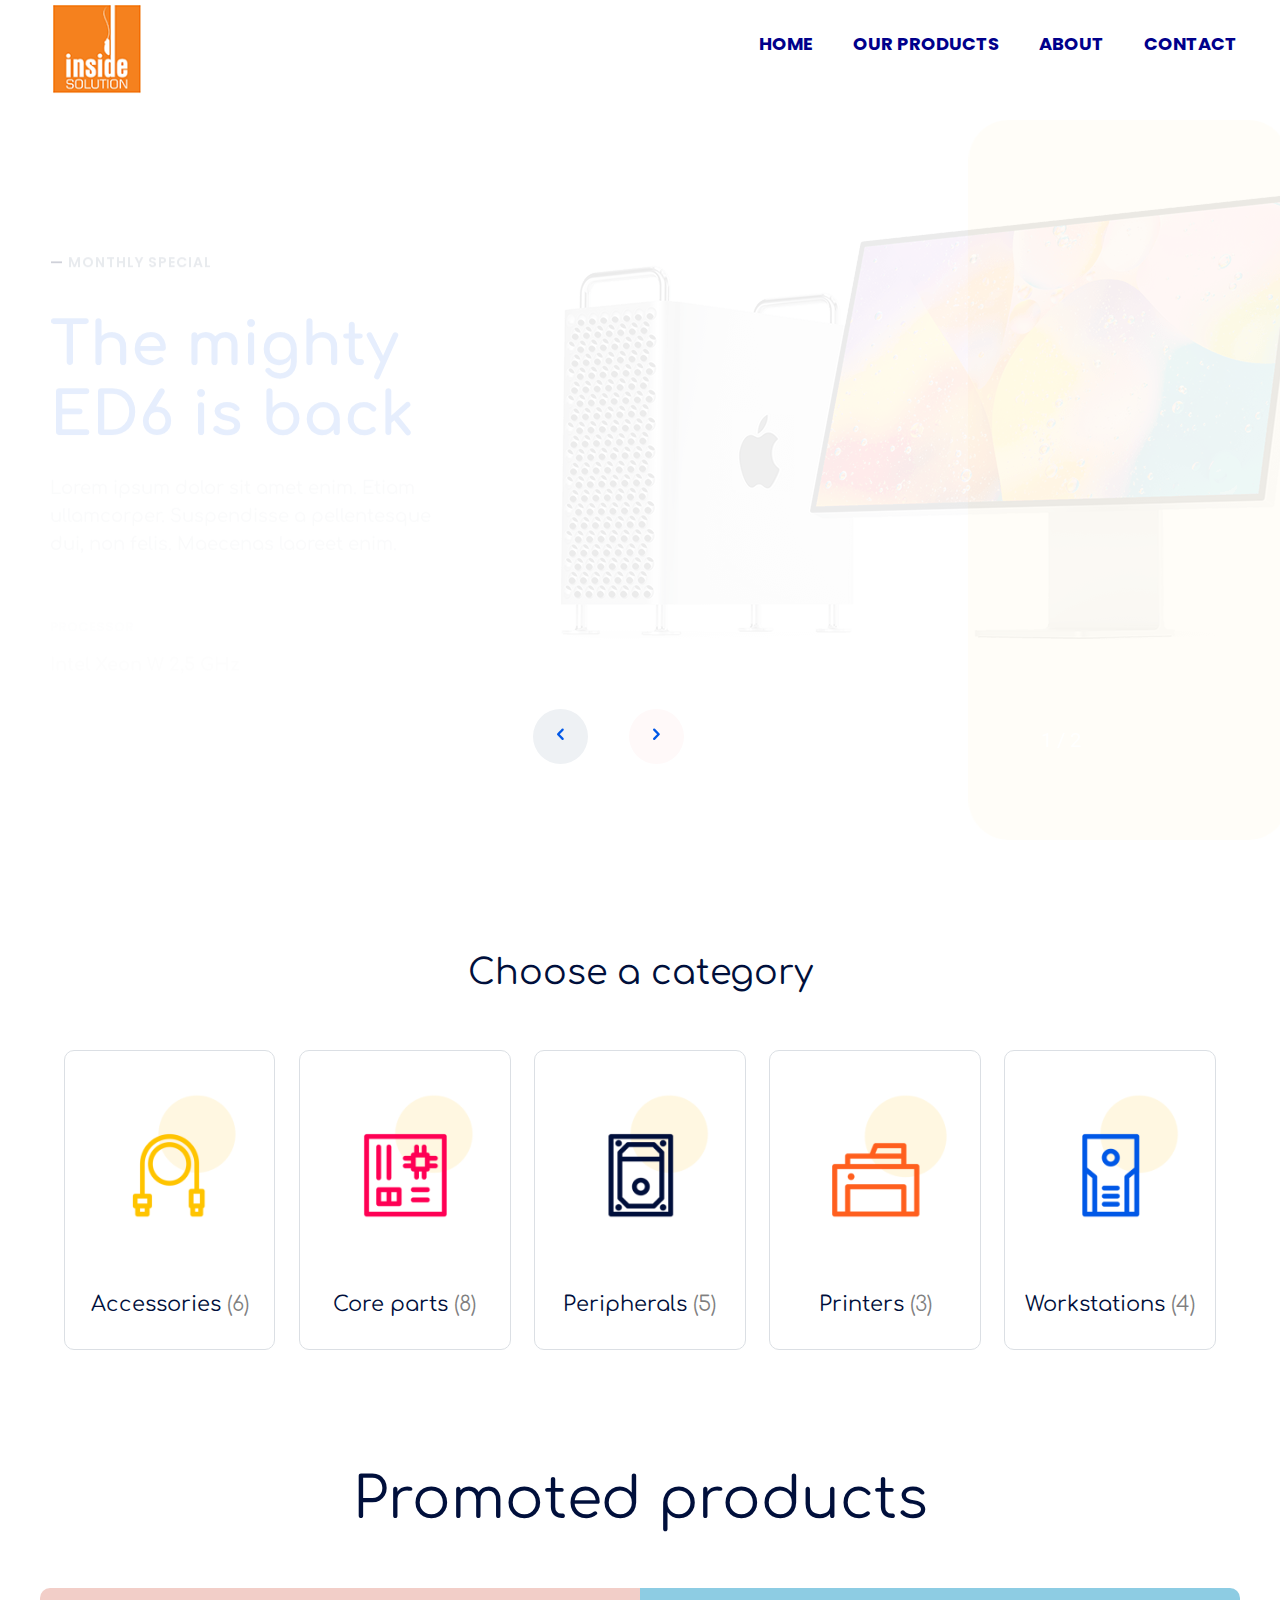
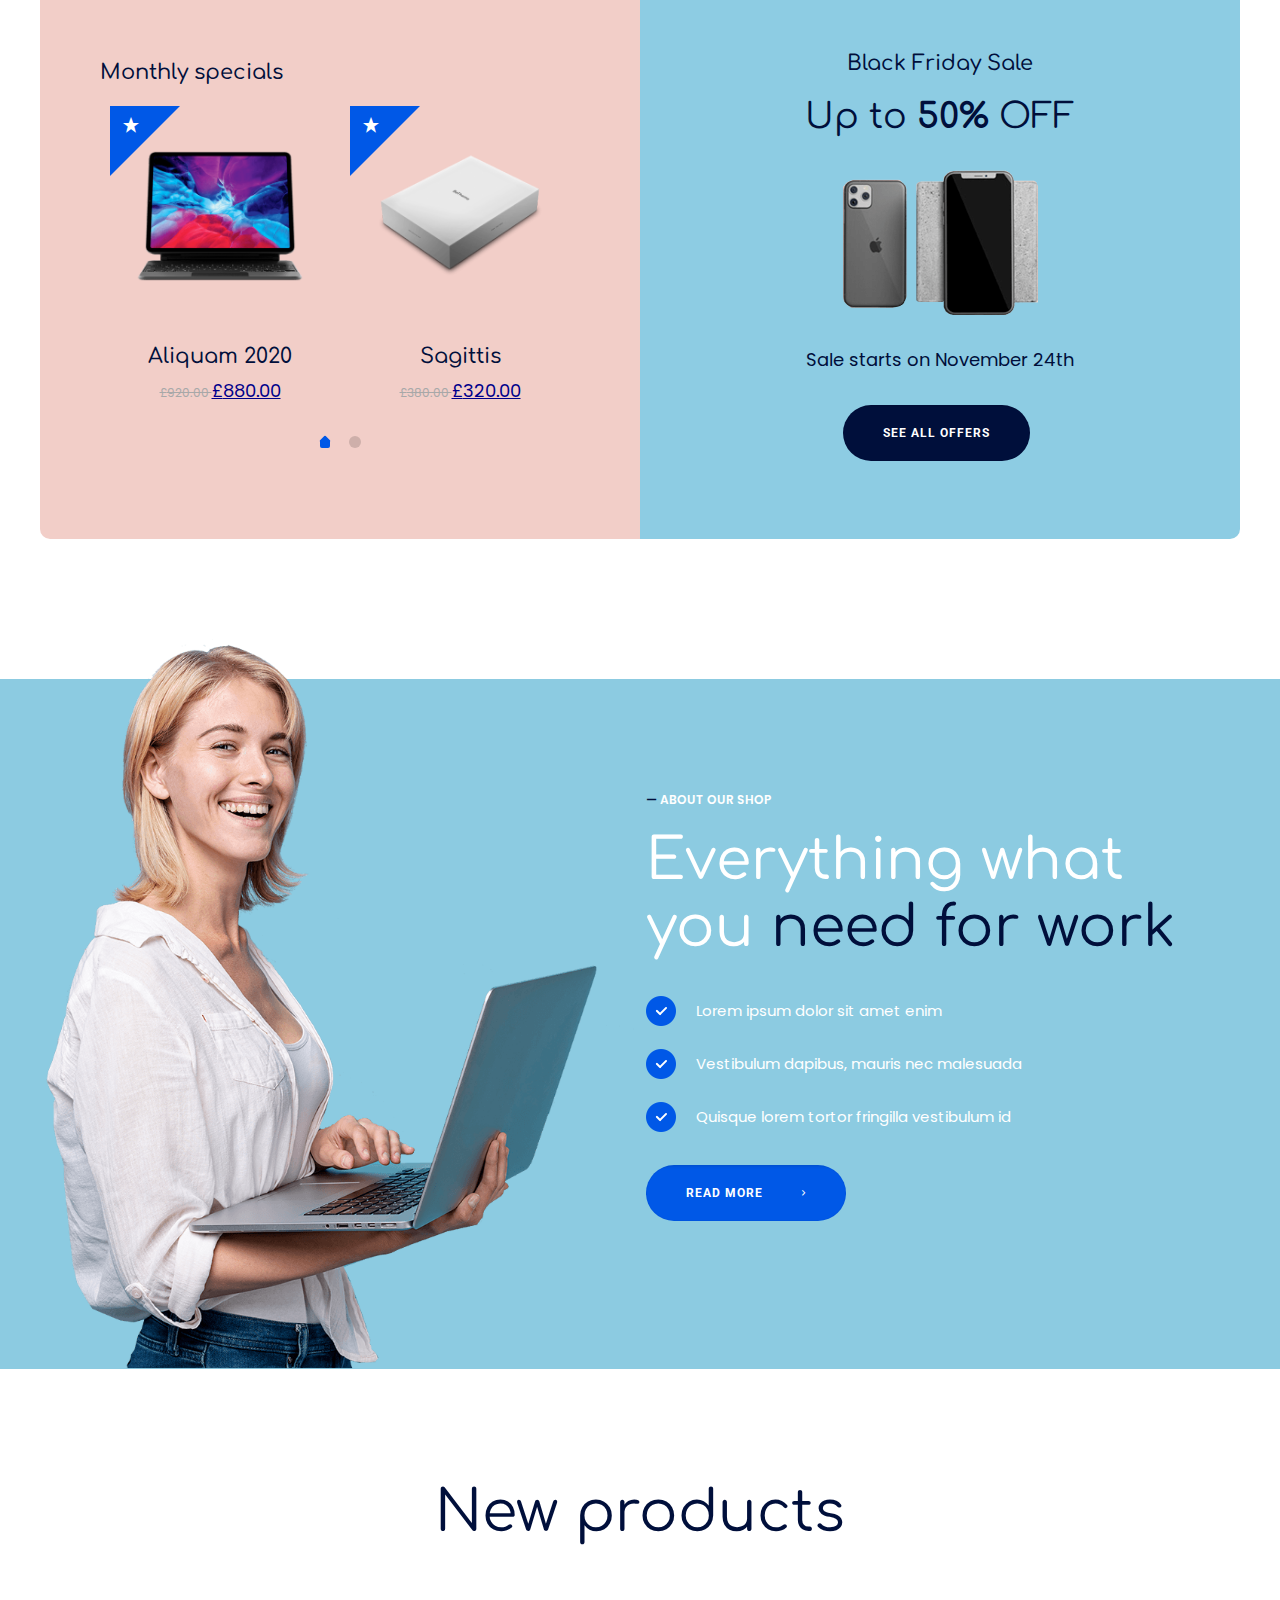
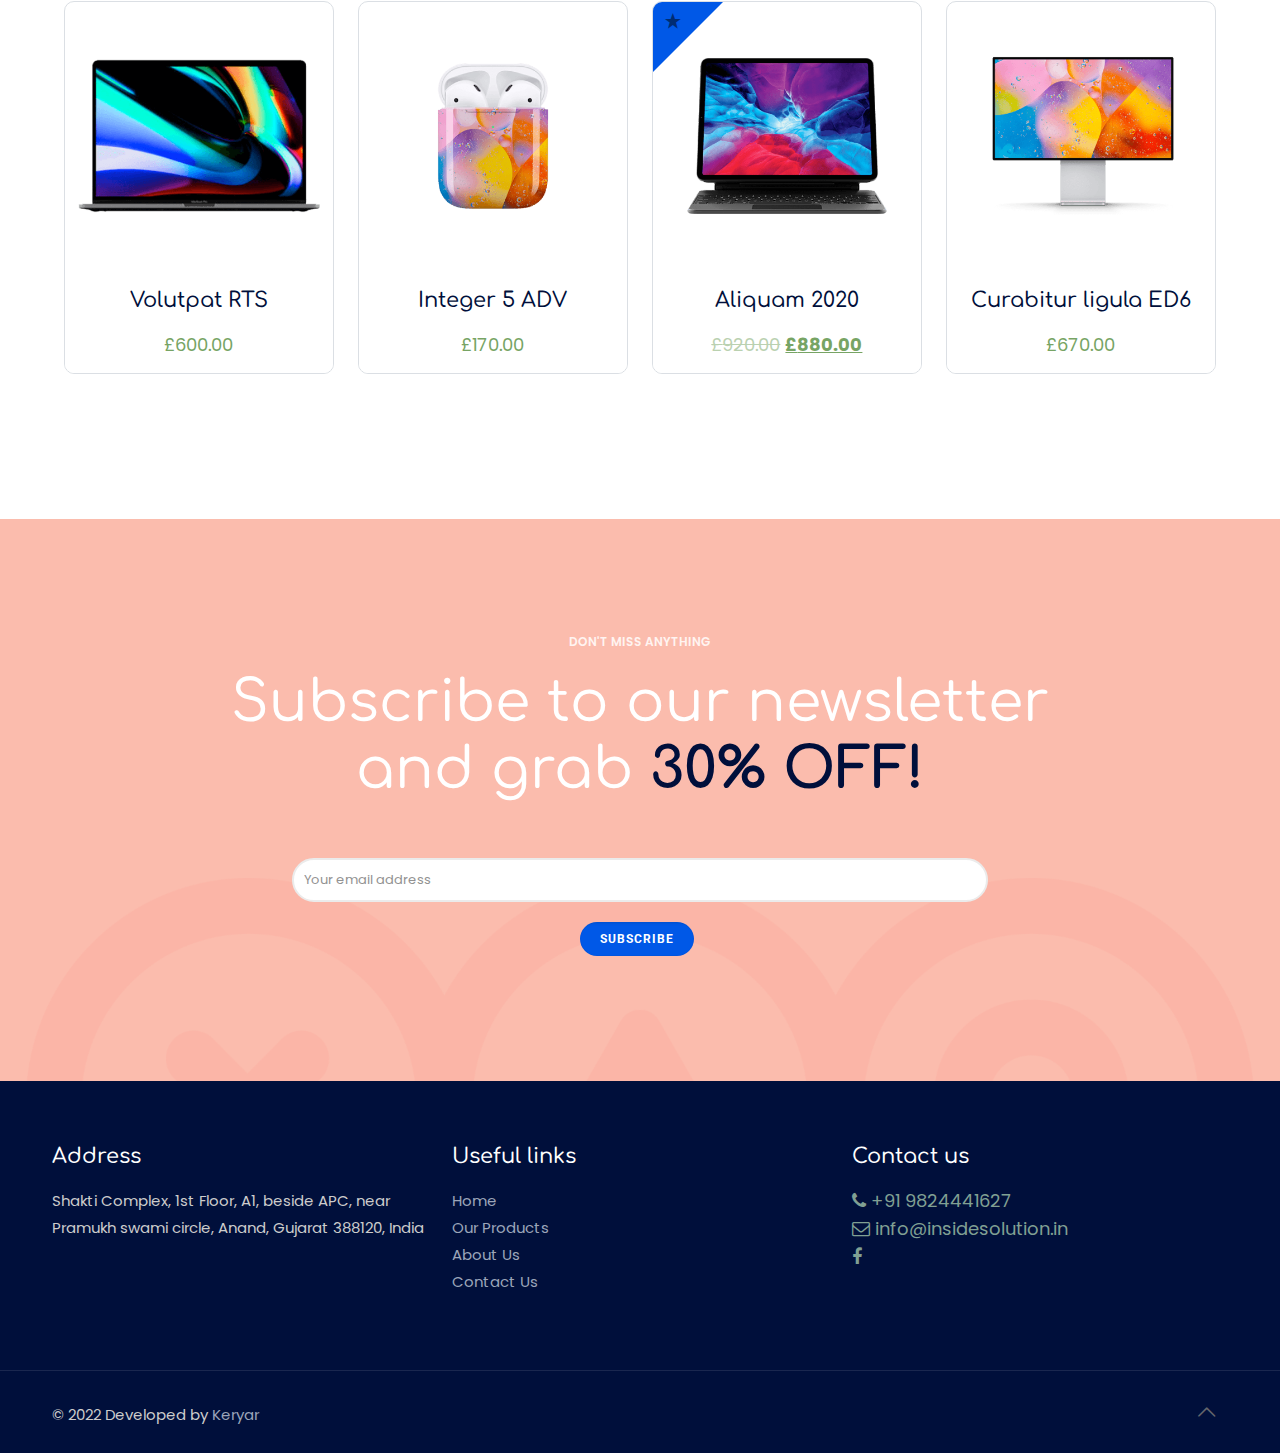
==== index.html @ 9d0afeb2 "favicon, logo" ====
<!DOCTYPE html>
<!--[if lt IE 7]><html class="no-js lt-ie10 lt-ie9 lt-ie8 lt-ie7"> <![endif]-->
<!--[if IE 7]><html class="no-js lt-ie10 lt-ie9 lt-ie8"> <![endif]-->
<!--[if IE 8]><html class="no-js lt-ie10 lt-ie9"> <![endif]-->
<!--[if IE 9]><html class="no-js lt-ie10"> <![endif]-->
<!--[if gt IE 8]><!-->
<html class="no-js">
<!--<![endif]-->

<head>

    <!-- Basic Page Needs -->
    <meta charset="utf-8">
    <title>Inside Solution</title>
    <meta name="description" content="">
    <meta name="author" content="">

    <!-- Mobile Specific Metas -->
    <meta name="viewport" content="width=device-width, initial-scale=1, maximum-scale=1">

    <!-- Favicons -->
    <link rel="shortcut icon" href="assets/images/favicon.png">

    <!-- FONTS -->
    <link rel='stylesheet'
        href='http://fonts.googleapis.com/css?family=Poppins:100,200,300,400,400italic,500,700,700italic,900'>
    <link rel='stylesheet'
        href='http://fonts.googleapis.com/css?family=Roboto:100,200,300,400,400italic,500,700,700italic,900'>
    <link rel='stylesheet'
        href='http://fonts.googleapis.com/css?family=Comfortaa:100,200,300,400,400italic,500,700,700italic,900'>

    <!-- CSS -->
    <link rel='stylesheet' href='assets/css/global.css'>
    <link rel='stylesheet' href='assets/css/structure.css'>
    <link rel='stylesheet' href='assets/css/computershop.css'>
    <link rel='stylesheet' href='assets/css/custom.css'>

    <!-- Revolution Slider -->
    <link rel="stylesheet" href="assets/plugins/rs-plugin-6.custom/css/rs6.css">
     <!-- Font Awesome -->
     <link rel="stylesheet" href="https://cdnjs.cloudflare.com/ajax/libs/font-awesome/4.7.0/css/font-awesome.min.css">


</head>

<body
    class="home page theme-betheme woocommerce-no-js template-slider  style-simple button-custom layout-full-width if-zoom if-border-hide no-content-padding no-shadows header-classic header-fw minimalist-header-no sticky-header sticky-tb-color ab-hide subheader-both-center menu-link-color menuo-no-borders mobile-tb-center mobile-side-slide mobile-mini-mr-lc tablet-sticky mobile-header-mini mobile-sticky">
    <div id="Wrapper">
        <div id="Header_wrapper">
            <header id="Header">

                <div id="Top_bar">
                    <div class="container">
                        <div class="column one">
                            <div class="top_bar_left clearfix">
                                <div class="logo">
                                    <a id="logo" href="index.html" title="BeComputerShop - Betheme"
                                        data-height="60" data-padding="30"><img class="logo-main scale-with-grid"
                                            src="assets/images/Logo.png"
                                            data-retina="assets/images/retina-Logo.png" data-height="99"><img
                                            class="logo-sticky scale-with-grid" src="assets/images/Logo.png"
                                            data-retina="assets/images/retina-Logo.png" data-height="99"><img
                                            class="logo-mobile scale-with-grid" src="assets/images/Logo.png"
                                            data-retina="assets/images/retina-Logo.png" data-height="99"><img
                                            class="logo-mobile-sticky scale-with-grid"
                                            src="assets/images/Logo.png"
                                            data-retina="assets/images/retina-Logo.png" data-height="99"></a>
                                </div>



                            </div>
                            <div class="top_bar_right">
                                
                                    <!-- <a id="header_cart" href="#"><i class="icon-cart"></i><span>0</span></a><a
                                        id="search_button" href="#"><i class="icon-search-fine"></i></a><a href="#"
                                        class="action_button">MY ACCOUNT <i class="icon-right-open"></i></a> -->
                                        <div class="menu_wrapper">
                                            <nav id="menu">
                                                <ul id="menu-main-menu" class="menu menu-main">
                                                    <li class=" current-menu-item page_item current_page_item">
                                                        <a href="index.html"><span><h5 class="themecolor" style="font-weight: bold;">HOME</h5></span></a>
                                                    </li>
                                                    <li>
                                                        <a href="our-products.html"><span><h5 class="themecolor" style="font-weight: bold;">OUR PRODUCTS</h5></span></a>
                                                    </li>
                                                    <li>
                                                        <a href="about.html"><span><h5 class="themecolor" style="font-weight: bold;">ABOUT</h5></span></a>
                                                    </li>
                                                    <li>
                                                        <a href="contact.html"><span><h5 class="themecolor" style="font-weight: bold;">CONTACT</h5></span></a>
                                                    </li>
                                                   <!-- <li>
                                                        <a target="_blank" href="https://1.envato.market/9ZxXY"><span><span style="padding: 0; color: #88aae1;">BUY NOW</span></span></a>
                                                    </li> -->
                                                </ul>
                                            </nav><a class="responsive-menu-toggle" href="#"><i class="icon-menu-fine"></i></a>
                                        </div>
                                
                            </div>
                        </div>
                    </div>
                </div>
                <div class="mfn-main-slider mfn-rev-slider">
                    <p class="rs-p-wp-fix"></p>
                    <rs-module-wrap id="rev_slider_1_1_wrapper" data-source="gallery"
                        style="background:transparent;padding:0;margin:0px auto;margin-top:0;margin-bottom:0;">
                        <rs-module id="rev_slider_1_1" data-version="6.2.22">
                            <rs-slides>
                                <rs-slide data-key="rs-1" data-title="Slide"
                                    data-anim="ei:d;eo:d;s:1000;r:0;t:fade;sl:0;">
                                    <img src="assets/images/transparent.png" title="Home" class="rev-slidebg">
                                    <rs-layer id="slider-1-slide-1-layer-0" data-type="shape" data-rsp_ch="on"
                                        data-xy="x:r,r,c,c;xo:30px,30px,0,30px;y:t,t,b,b;"
                                        data-text="w:normal;s:20,20,12,12;l:0,0,15,15;"
                                        data-dim="w:50%,50%,660px,660px;h:720px,720px,451px,451px;"
                                        data-basealign="slide" data-border="bor:40px,40px,40px,40px;"
                                        data-frame_0="x:50,50,31,31;" data-frame_1="sp:1000;"
                                        data-frame_999="o:0;st:w;sR:8000;" style="z-index:8;background-color:#fff7e1;">
                                    </rs-layer>
                                    <rs-layer id="slider-1-slide-1-layer-1" data-type="text" data-color="#0058e7"
                                        data-rsp_ch="on"
                                        data-xy="x:l,l,c,c;xo:30px,30px,0,30px;yo:146px,146px,91px,91px;"
                                        data-text="w:normal;s:60;l:70;fw:700;a:left,left,center,center;"
                                        data-dim="w:400px,400px,500px,500px;" data-frame_0="y:50,50,31,31;"
                                        data-frame_1="st:150;sp:800;sR:150;" data-frame_999="o:0;st:w;sR:8050;"
                                        style="z-index:11;font-family:Comfortaa;">
                                        The mighty ED6 is back
                                    </rs-layer>
                                    <rs-layer id="slider-1-slide-1-layer-3" data-type="text" data-color="#000f3b"
                                        data-rsp_ch="on"
                                        data-xy="xo:255px,255px,159px,159px;yo:482px,482px,302px,302px;"
                                        data-text="w:normal;s:18,18,10,10;l:25,25,15,15;fw:700;" data-vbility="t,t,f,f"
                                        data-frame_0="y:50,50,31,31;" data-frame_1="st:320;sp:800;sR:320;"
                                        data-frame_999="o:0;st:w;sR:7880;" style="z-index:16;font-family:Comfortaa;">
                                        AMD Radeon Vega
                                    </rs-layer>
                                    <rs-layer id="slider-1-slide-1-layer-5" data-type="text" data-color="#8b97aa"
                                        data-rsp_ch="on" data-xy="xo:30px,30px,18px,18px;yo:306px,306px,191px,191px;"
                                        data-text="w:normal;s:18,18,10,10;l:28,28,17,17;"
                                        data-dim="w:400px,400px,250px,250px;" data-vbility="t,t,f,f"
                                        data-frame_0="y:50,50,31,31;" data-frame_1="st:200;sp:800;sR:200;"
                                        data-frame_999="o:0;st:w;sR:8000;" style="z-index:12;font-family:Comfortaa;">
                                        Lorem ipsum dolor sit amet enim. Etiam ullamcorper. Suspendisse a pellentesque
                                        dui, non felis. Maecenas laoreet enim.
                                    </rs-layer>
                                    <rs-layer id="slider-1-slide-1-layer-6" data-type="text" data-color="#8b97aa"
                                        data-rsp_ch="on" data-xy="x:l,l,c,c;xo:30px,30px,0,30px;yo:90px,90px,56px,56px;"
                                        data-text="w:normal;s:14;l:25,25,25,25;ls:1px,1px,0px,0px;fw:600;"
                                        data-frame_0="y:50,50,31,31;" data-frame_1="st:100;sp:800;sR:100;"
                                        data-frame_999="o:0;st:w;sR:8100;" style="z-index:10;font-family:Poppins;">
                                        <span style="color: #000f3b;">&mdash;</span> MONTHLY SPECIAL
                                    </rs-layer>
                                    <rs-layer id="slider-1-slide-1-layer-7" data-type="text" data-color="#000f3b"
                                        data-rsp_ch="on" data-xy="xo:30px,30px,18px,18px;yo:483px,483px,302px,302px;"
                                        data-text="w:normal;s:18,18,10,10;l:25,25,15,15;fw:700;" data-vbility="t,t,f,f"
                                        data-frame_0="y:50,50,31,31;" data-frame_1="st:270;sp:800;sR:270;"
                                        data-frame_999="o:0;st:w;sR:7930;" style="z-index:14;font-family:Comfortaa;">
                                        Intel Xeon W 2,5 GHz
                                    </rs-layer>
                                    <rs-layer id="slider-1-slide-1-layer-8" data-type="text" data-color="#8b97aa"
                                        data-rsp_ch="on" data-xy="xo:30px,30px,18px,18px;yo:445px,445px,278px,278px;"
                                        data-text="w:normal;s:13,13,7,7;l:25,25,15,15;fw:600;" data-vbility="t,t,f,f"
                                        data-frame_0="y:50,50,31,31;" data-frame_1="st:250;sp:800;sR:250;"
                                        data-frame_999="o:0;st:w;sR:7950;" style="z-index:13;font-family:Poppins;">
                                        PROCESSOR
                                    </rs-layer>
                                    <rs-layer id="slider-1-slide-1-layer-9" data-type="text" data-color="#8b97aa"
                                        data-rsp_ch="on"
                                        data-xy="xo:255px,255px,159px,159px;yo:442px,442px,277px,277px;"
                                        data-text="w:normal;s:13,13,7,7;l:25,25,15,15;fw:600;" data-vbility="t,t,f,f"
                                        data-frame_0="y:50,50,31,31;" data-frame_1="st:300;sp:800;sR:300;"
                                        data-frame_999="o:0;st:w;sR:7900;" style="z-index:15;font-family:Poppins;">
                                        GRAPHICS CARD
                                    </rs-layer><a id="slider-1-slide-1-layer-11" class="rs-layer rev-btn"
                                        href="our-products.html" target="_self" rel="nofollow" data-type="button"
                                        data-rsp_ch="on"
                                        data-xy="x:l,l,c,c;xo:30px,30px,0,30px;yo:590px,590px,260px,260px;"
                                        data-text="w:normal;s:14,14,15,15;l:55;fw:600;"
                                        data-dim="minh:0px,0px,none,0px;" data-padding="r:40;l:40;"
                                        data-border="bor:25px,25px,25px,25px;" data-frame_0="y:50,50,31,31;"
                                        data-frame_1="st:370;sp:800;sR:370;" data-frame_999="o:0;st:w;sR:7830;"
                                        data-frame_hover="bgc:#0049bf;bor:25px,25px,25px,25px;sp:200;e:power1.inOut;"
                                        style="z-index:17;background-color:#0058e7;font-family:Poppins;">SEE MORE
                                        DETAILS </a>
                                    <rs-layer id="slider-1-slide-1-layer-16" data-type="image" data-rsp_ch="on"
                                        data-xy="x:c;xo:240px,240px,0,240px;y:m,m,b,b;yo:-60px,-60px,40px,40px;"
                                        data-text="w:normal;s:20,20,12,12;l:0,0,15,15;"
                                        data-dim="w:806px,806px,760px,760px;h:453px,453px,427px,427px;"
                                        data-frame_0="x:50,50,31,31;" data-frame_1="st:100;sp:1000;sR:100;"
                                        data-frame_999="o:0;st:w;sR:7900;" style="z-index:9;"><img
                                            src="assets/images/computershop-slider-pic1-1.png" width="806" height="453">
                                    </rs-layer>
                                </rs-slide>
                                <rs-slide data-key="rs-2" data-title="Slide"
                                    data-anim="ei:d;eo:d;s:1000;r:0;t:fade;sl:0;">
                                    <img src="assets/images/transparent.png" title="Home" class="rev-slidebg">
                                    <rs-layer id="slider-1-slide-2-layer-0" data-type="shape" data-rsp_ch="on"
                                        data-xy="x:r,r,c,c;xo:30px,30px,0,30px;y:t,t,b,b;"
                                        data-text="w:normal;s:20,20,12,12;l:0,0,15,15;"
                                        data-dim="w:50%,50%,660px,660px;h:720px,720px,451px,451px;"
                                        data-basealign="slide" data-border="bor:40px,40px,40px,40px;"
                                        data-frame_0="x:50,50,31,31;" data-frame_1="sp:1000;"
                                        data-frame_999="o:0;st:w;sR:8000;" style="z-index:8;background-color:#fff7e1;">
                                    </rs-layer>
                                    <rs-layer id="slider-1-slide-2-layer-1" data-type="text" data-color="#0058e7"
                                        data-rsp_ch="on"
                                        data-xy="x:l,l,c,c;xo:30px,30px,0,30px;yo:146px,146px,91px,91px;"
                                        data-text="w:normal;s:60;l:70;fw:700;a:left,left,center,center;"
                                        data-dim="w:450px,450px,500px,500px;" data-frame_0="y:50,50,31,31;"
                                        data-frame_1="st:150;sp:800;sR:150;" data-frame_999="o:0;st:w;sR:8050;"
                                        style="z-index:11;font-family:Comfortaa;">
                                        A new model for designers
                                    </rs-layer>
                                    <rs-layer id="slider-1-slide-2-layer-3" data-type="text" data-color="#000f3b"
                                        data-rsp_ch="on"
                                        data-xy="xo:255px,255px,159px,159px;yo:482px,482px,302px,302px;"
                                        data-text="w:normal;s:18,18,10,10;l:25,25,15,15;fw:700;" data-vbility="t,t,f,f"
                                        data-frame_0="y:50,50,31,31;" data-frame_1="st:320;sp:800;sR:320;"
                                        data-frame_999="o:0;st:w;sR:7880;" style="z-index:16;font-family:Comfortaa;">
                                        AMD Radeon Vega
                                    </rs-layer>
                                    <rs-layer id="slider-1-slide-2-layer-5" data-type="text" data-color="#8b97aa"
                                        data-rsp_ch="on" data-xy="xo:30px,30px,18px,18px;yo:306px,306px,191px,191px;"
                                        data-text="w:normal;s:18,18,10,10;l:28,28,17,17;"
                                        data-dim="w:400px,400px,250px,250px;" data-vbility="t,t,f,f"
                                        data-frame_0="y:50,50,31,31;" data-frame_1="st:200;sp:800;sR:200;"
                                        data-frame_999="o:0;st:w;sR:8000;" style="z-index:12;font-family:Comfortaa;">
                                        Lorem ipsum dolor sit amet enim. Etiam ullamcorper. Suspendisse a pellentesque
                                        dui, non felis. Maecenas laoreet enim.
                                    </rs-layer>
                                    <rs-layer id="slider-1-slide-2-layer-6" data-type="text" data-color="#8b97aa"
                                        data-rsp_ch="on" data-xy="x:l,l,c,c;xo:30px,30px,0,30px;yo:90px,90px,56px,56px;"
                                        data-text="w:normal;s:14;l:25,25,25,25;ls:1px,1px,0px,0px;fw:600;"
                                        data-frame_0="y:50,50,31,31;" data-frame_1="st:100;sp:800;sR:100;"
                                        data-frame_999="o:0;st:w;sR:8100;" style="z-index:10;font-family:Poppins;">
                                        <span style="color: #000f3b;">&mdash;</span> MONTHLY SPECIAL
                                    </rs-layer>
                                    <rs-layer id="slider-1-slide-2-layer-7" data-type="text" data-color="#000f3b"
                                        data-rsp_ch="on" data-xy="xo:30px,30px,18px,18px;yo:483px,483px,302px,302px;"
                                        data-text="w:normal;s:18,18,10,10;l:25,25,15,15;fw:700;" data-vbility="t,t,f,f"
                                        data-frame_0="y:50,50,31,31;" data-frame_1="st:270;sp:800;sR:270;"
                                        data-frame_999="o:0;st:w;sR:7930;" style="z-index:14;font-family:Comfortaa;">
                                        Intel Xeon W 2,5 GHz
                                    </rs-layer>
                                    <rs-layer id="slider-1-slide-2-layer-8" data-type="text" data-color="#8b97aa"
                                        data-rsp_ch="on" data-xy="xo:30px,30px,18px,18px;yo:445px,445px,278px,278px;"
                                        data-text="w:normal;s:13,13,7,7;l:25,25,15,15;fw:600;" data-vbility="t,t,f,f"
                                        data-frame_0="y:50,50,31,31;" data-frame_1="st:250;sp:800;sR:250;"
                                        data-frame_999="o:0;st:w;sR:7950;" style="z-index:13;font-family:Poppins;">
                                        PROCESSOR
                                    </rs-layer>
                                    <rs-layer id="slider-1-slide-2-layer-9" data-type="text" data-color="#8b97aa"
                                        data-rsp_ch="on"
                                        data-xy="xo:255px,255px,159px,159px;yo:442px,442px,277px,277px;"
                                        data-text="w:normal;s:13,13,7,7;l:25,25,15,15;fw:600;" data-vbility="t,t,f,f"
                                        data-frame_0="y:50,50,31,31;" data-frame_1="st:300;sp:800;sR:300;"
                                        data-frame_999="o:0;st:w;sR:7900;" style="z-index:15;font-family:Poppins;">
                                        GRAPHICS CARD
                                    </rs-layer><a id="slider-1-slide-2-layer-11" class="rs-layer rev-btn"
                                        href="our-products.html" target="_self" rel="nofollow" data-type="button"
                                        data-rsp_ch="on"
                                        data-xy="x:l,l,c,c;xo:30px,30px,0,30px;yo:590px,590px,260px,260px;"
                                        data-text="w:normal;s:14,14,15,15;l:55;fw:600;"
                                        data-dim="minh:0px,0px,none,0px;" data-padding="r:40;l:40;"
                                        data-border="bor:25px,25px,25px,25px;" data-frame_0="y:50,50,31,31;"
                                        data-frame_1="st:370;sp:800;sR:370;" data-frame_999="o:0;st:w;sR:7830;"
                                        data-frame_hover="bgc:#0049bf;bor:25px,25px,25px,25px;sp:200;e:power1.inOut;"
                                        style="z-index:17;background-color:#0058e7;font-family:Poppins;">SEE MORE
                                        DETAILS </a>
                                    <rs-layer id="slider-1-slide-2-layer-16" data-type="image" data-rsp_ch="on"
                                        data-xy="x:c;xo:223px,223px,0,223px;y:m,m,b,b;yo:-70px,-70px,20px,20px;"
                                        data-text="w:normal;s:20,20,12,12;l:0,0,15,15;"
                                        data-dim="w:['600px','600px','600px','600px'];h:['465px','465px','465px','465px'];"
                                        data-frame_0="x:50,50,31,31;" data-frame_1="st:100;sp:1000;sR:100;"
                                        data-frame_999="o:0;st:w;sR:7900;" style="z-index:9;"><img
                                            src="assets/images/computershop-slider-pic2.png" width="600" height="465">
                                    </rs-layer>
                                </rs-slide>
                            </rs-slides>
                            <rs-static-layers>
                                <rs-layer id="slider-1-slide-1-layer-13" class="rs-layer-static" data-type="text"
                                    data-color="#0058e7" data-rsp_ch="on"
                                    data-xy="xo:513px,513px,321px,321px;yo:589px,589px,369px,369px;"
                                    data-text="w:normal;s:20,20,12,12;l:50,50,31,31;a:center;"
                                    data-dim="w:55px,55px,34px,34px;h:55px,55px,34px,34px;" data-vbility="t,t,f,f"
                                    data-actions="o:click;a:jumptoslide;slide:previous;" data-onslides="s:1;"
                                    data-border="bor:55px,55px,55px,55px;" data-frame_999="o:0;st:w;"
                                    data-frame_hover="c:#fff;bgc:#0058e7;bor:55px,55px,55px,55px;"
                                    style="z-index:9;background-color:#eef1f4;font-family:Roboto;cursor:pointer;">
                                    <i class="icon-left-open"></i>
                                </rs-layer>
                                <rs-layer id="slider-1-slide-1-layer-14" class="rs-layer-static" data-type="text"
                                    data-color="#0058e7" data-rsp_ch="on"
                                    data-xy="xo:609px,609px,381px,381px;yo:589px,589px,369px,369px;"
                                    data-text="w:normal;s:20,20,12,12;l:50,50,31,31;a:center;"
                                    data-dim="w:55px,55px,34px,34px;h:55px,55px,34px,34px;" data-vbility="t,t,f,f"
                                    data-actions="o:click;a:jumptoslide;slide:next;" data-onslides="s:1;"
                                    data-border="bor:55px,55px,55px,55px;" data-frame_999="o:0;st:w;"
                                    data-frame_hover="c:#fff;bgc:#0058e7;bor:55px,55px,55px,55px;"
                                    style="z-index:8;background-color:#fff9f9;font-family:Roboto;cursor:pointer;">
                                    <i class="icon-right-open"></i>
                                </rs-layer>
                                <rs-layer id="slider-1-slide-1-layer-15" class="rs-layer-static" data-type="text"
                                    data-rsp_ch="on" data-xy="xo:1021px,1021px,640px,640px;yo:608px,608px,381px,381px;"
                                    data-text="w:normal;s:20,20,12,12;l:25,25,15,15;" data-onslides="s:1;"
                                    data-frame_999="o:0;st:w;" style="z-index:10;font-family:Roboto;">
                                    1 / 2
                                </rs-layer>
                            </rs-static-layers>
                        </rs-module>

                    </rs-module-wrap>
                </div>
            </header>
        </div>
        <div id="Content">
            <div class="content_wrapper clearfix">
                <div class="sections_group">
                    <div class="entry-content">
                        <div class="section mcb-section" style="padding-top:110px">
                            <div class="section_wrapper mcb-section-inner">
                                <div class="wrap mcb-wrap one  valign-top clearfix">
                                    <div class="mcb-wrap-inner">
                                        <div class="column mcb-column one column_column">
                                            <div class="column_attr clearfix align_center">
                                                <h3>Choose a category</h3>
                                            </div>
                                        </div>
                                        <div class="column mcb-column one column_column">
                                            <div class="column_attr clearfix align_center">
                                                <div class="woocommerce columns-5">
                                                    <div class="products_wrapper isotope_wrapper">
                                                        <ul class="products">
                                                            <li class="product-category product first">
                                                                <a href="core-parts.html"><img
                                                                        src="assets/images/computershop-category-pic4-480x480.png">
                                                                    <h2 class="woocommerce-loop-category__title">
                                                                        Accessories
                                                                        <mark class="count">
                                                                            (6)
                                                                        </mark>
                                                                    </h2>
                                                                </a>
                                                            </li>
                                                            <li class="product-category product">
                                                                <a href="core-parts.html"><img
                                                                        src="assets/images/computershop-category-pic2-480x480.png">
                                                                    <h2 class="woocommerce-loop-category__title"> Core
                                                                        parts
                                                                        <mark class="count">
                                                                            (8)
                                                                        </mark>
                                                                    </h2>
                                                                </a>
                                                            </li>
                                                            <li class="product-category product">
                                                                <a href="core-parts.html"><img
                                                                        src="assets/images/computershop-category-pic3-480x480.png">
                                                                    <h2 class="woocommerce-loop-category__title">
                                                                        Peripherals
                                                                        <mark class="count">
                                                                            (5)
                                                                        </mark>
                                                                    </h2>
                                                                </a>
                                                            </li>
                                                            <li class="product-category product">
                                                                <a href="core-parts.html"><img
                                                                        src="assets/images/computershop-category-pic5-480x480.png">
                                                                    <h2 class="woocommerce-loop-category__title">
                                                                        Printers
                                                                        <mark class="count">
                                                                            (3)
                                                                        </mark>
                                                                    </h2>
                                                                </a>
                                                            </li>
                                                            <li class="product-category product last">
                                                                <a href="core-parts.html"><img
                                                                        src="assets/images/computershop-category-pic1-480x480.png">
                                                                    <h2 class="woocommerce-loop-category__title">
                                                                        Workstations
                                                                        <mark class="count">
                                                                            (4)
                                                                        </mark>
                                                                    </h2>
                                                                </a>
                                                            </li>
                                                        </ul>
                                                    </div>
                                                </div>
                                            </div>
                                        </div>
                                        <div class="column mcb-column one column_divider">
                                            <hr class="no_line" style="margin:0 auto 40px">
                                        </div>
                                        <div class="column mcb-column one column_column">
                                            <div class="column_attr clearfix align_center">
                                                <h2>Promoted products</h2>
                                            </div>
                                        </div>
                                    </div>
                                </div>
                            </div>
                        </div>
                        <div class="section mcb-section  no-margin-h equal-height-wrap" style="padding-bottom:140px">
                            <div class="section_wrapper mcb-section-inner">
                                <div class="wrap mcb-wrap one-second computershop-monthly-specials valign-top clearfix"
                                    style="padding:60px 5% 15px;background-color:#f2cec8">
                                    <div class="mcb-wrap-inner">
                                        <div class="column mcb-column one column_shop_slider">
                                            <div class="shop_slider" data-count="3">
                                                <div class="blog_slider_header clearfix">
                                                    <h4 class="title">Monthly specials</h4>
                                                    <div class="slider_navigation"></div>
                                                </div>
                                                <ul class="shop_slider_ul">
                                                    <li
                                                        class="product type-product has-post-thumbnail product_cat-core-parts product_cat-peripherals first instock sale shipping-taxable purchasable product-type-simple">
                                                        <div class="item_wrapper">
                                                            <div class="image_frame scale-with-grid product-loop-thumb">
                                                                <div class="image_wrapper">
                                                                    <a href="product.html">
                                                                        <div class="mask"></div><img width="480"
                                                                            height="480"
                                                                            src="assets/images/computershop-products-pic3-480x480.png"
                                                                            class="scale-with-grid wp-post-image"
                                                                            loading="lazy">
                                                                    </a>
                                                                    <div class="image_links">
                                                                        <a class="link" href="product.html"><i
                                                                                class="icon-link"></i></a>
                                                                    </div>
                                                                </div><span class="onsale"><i
                                                                        class="icon-star"></i></span>
                                                            </div>
                                                            <div class="desc">
                                                                <h4><a href="product.html">Aliquam 2020</a></h4><span
                                                                    class="price"><del><span
                                                                            class="woocommerce-Price-amount amount">
                                                                            <bdi>
                                                                                <span
                                                                                    class="woocommerce-Price-currencySymbol">&pound;</span>920.00
                                                                            </bdi>
                                                                        </span>
                                                                    </del> <ins><span
                                                                            class="woocommerce-Price-amount amount">
                                                                            <bdi>
                                                                                <span
                                                                                    class="woocommerce-Price-currencySymbol">&pound;</span>880.00
                                                                            </bdi></span></ins></span>
                                                            </div>
                                                        </div>
                                                    </li>
                                                    <li
                                                        class="product type-product has-post-thumbnail product_cat-accessories product_cat-core-parts  instock sale shipping-taxable purchasable product-type-simple">
                                                        <div class="item_wrapper">
                                                            <div class="image_frame scale-with-grid product-loop-thumb">
                                                                <div class="image_wrapper">
                                                                    <a href="product.html">
                                                                        <div class="mask"></div><img width="480"
                                                                            height="480"
                                                                            src="assets/images/computershop-products-pic6-480x480.png"
                                                                            class="scale-with-grid wp-post-image"
                                                                            loading="lazy">
                                                                    </a>
                                                                    <div class="image_links">
                                                                        <a class="link" href="product.html"><i
                                                                                class="icon-link"></i></a>
                                                                    </div>
                                                                </div><span class="onsale"><i
                                                                        class="icon-star"></i></span>
                                                            </div>
                                                            <div class="desc">
                                                                <h4><a href="product.html">Sagittis</a></h4><span
                                                                    class="price"><del><span
                                                                            class="woocommerce-Price-amount amount">
                                                                            <bdi>
                                                                                <span
                                                                                    class="woocommerce-Price-currencySymbol">&pound;</span>380.00
                                                                            </bdi>
                                                                        </span>
                                                                    </del> <ins><span
                                                                            class="woocommerce-Price-amount amount">
                                                                            <bdi>
                                                                                <span
                                                                                    class="woocommerce-Price-currencySymbol">&pound;</span>320.00
                                                                            </bdi></span></ins></span>
                                                            </div>
                                                        </div>
                                                    </li>
                                                    <li
                                                        class="product type-product has-post-thumbnail product_cat-accessories product_cat-printers last instock sale shipping-taxable purchasable product-type-simple">
                                                        <div class="item_wrapper">
                                                            <div class="image_frame scale-with-grid product-loop-thumb">
                                                                <div class="image_wrapper">
                                                                    <a href="product.html">
                                                                        <div class="mask"></div><img width="480"
                                                                            height="480"
                                                                            src="assets/images/computershop-products-pic7-480x480.png"
                                                                            class="scale-with-grid wp-post-image"
                                                                            loading="lazy">
                                                                    </a>
                                                                    <div class="image_links">
                                                                        <a class="link" href="product.html"><i
                                                                                class="icon-link"></i></a>
                                                                    </div>
                                                                </div><span class="onsale"><i
                                                                        class="icon-star"></i></span>
                                                            </div>
                                                            <div class="desc">
                                                                <h4><a href="product.html">Lobortis 3.5</a></h4><span
                                                                    class="price"><del><span
                                                                            class="woocommerce-Price-amount amount">
                                                                            <bdi>
                                                                                <span
                                                                                    class="woocommerce-Price-currencySymbol">&pound;</span>220.00
                                                                            </bdi>
                                                                        </span>
                                                                    </del> <ins><span
                                                                            class="woocommerce-Price-amount amount">
                                                                            <bdi>
                                                                                <span
                                                                                    class="woocommerce-Price-currencySymbol">&pound;</span>200.00
                                                                            </bdi></span></ins></span>
                                                            </div>
                                                        </div>
                                                    </li>
                                                </ul>
                                                <div class="slider_pager slider_pagination"></div>
                                            </div>
                                        </div>
                                    </div>
                                </div>
                                <div class="wrap mcb-wrap one-second computershop-discount valign-top clearfix"
                                    style="padding:60px 5% 15px;background-color:#8dcce3">
                                    <div class="mcb-wrap-inner">
                                        <div class="column mcb-column one column_column">
                                            <div class="column_attr clearfix align_center"
                                                style="background-color:#8dcce3;">
                                                <h4>Black Friday Sale</h4>
                                                <h3>Up to <strong>50%</strong> OFF</h3>
                                                <hr class="no_line" style="margin:0 auto 15px">
                                                <div
                                                    class="image_frame image_item no_link scale-with-grid alignnone no_border">
                                                    <div class="image_wrapper"><img class="scale-with-grid"
                                                            src="assets/images/computershop-home-pic1.png">
                                                    </div>
                                                </div>
                                                <hr class="no_line" style="margin:0 auto 30px">
                                                <h5>Sale starts on November 24th</h5>
                                                <hr class="no_line" style="margin:0 auto 15px">
                                                <a class="button  button_size_2" href="our-products.html"><span
                                                        class="button_label">SEE ALL OFFERS</span></a>
                                            </div>
                                        </div>
                                    </div>
                                </div>
                            </div>
                        </div>
                        <div class="section mcb-section  equal-height-wrap bg-cover"
                            style="background-color:#8ccbe1;background-image:url(assets/images/computershop-sectionbg2.jpg);background-repeat:no-repeat;background-position:center">
                            <div class="section_wrapper mcb-section-inner">
                                <div class="wrap mcb-wrap one-second  column-margin-0px valign-bottom move-up clearfix"
                                    style="margin-top:-40px">
                                    <div class="mcb-wrap-inner">
                                        <div class="column mcb-column one column_image">
                                            <div class="image_frame image_item no_link scale-with-grid aligncenter no_border"
                                                style="margin-bottom:-40px;">
                                                <div class="image_wrapper"><img class="scale-with-grid"
                                                        src="assets/images/computershop-home-pic3.png">
                                                </div>
                                            </div>
                                        </div>
                                    </div>
                                </div>
                                <div class="wrap mcb-wrap one-second  valign-middle clearfix" style="padding:70px 0">
                                    <div class="mcb-wrap-inner">
                                        <div class="column mcb-column one column_column column-margin-20px">
                                            <div class="column_attr clearfix">
                                                <h6 style="color: #fff;"><span style="color: #000f3b;">—</span> ABOUT
                                                    OUR SHOP</h6>
                                                <h2 style="color: #fff;">Everything what you <span
                                                        style="color: #000f3b;">need for work</span></h2>
                                            </div>
                                        </div>
                                        <div class="column mcb-column one column_column column-margin-10px">
                                            <div class="column_attr clearfix"
                                                style="background-image:url('assets/images/computershop-icon1.png');background-repeat:no-repeat;background-position:left top;padding:1px 0 0 50px;">
                                                <p style="color: #fff;">
                                                    Lorem ipsum dolor sit amet enim
                                                </p>
                                            </div>
                                        </div>
                                        <div class="column mcb-column one column_column column-margin-10px">
                                            <div class="column_attr clearfix"
                                                style="background-image:url('assets/images/computershop-icon1.png');background-repeat:no-repeat;background-position:left top;padding:1px 0 0 50px;">
                                                <p style="color: #fff;">
                                                    Vestibulum dapibus, mauris nec malesuada
                                                </p>
                                            </div>
                                        </div>
                                        <div class="column mcb-column one column_column column-margin-20px">
                                            <div class="column_attr clearfix"
                                                style="background-image:url('assets/images/computershop-icon1.png');background-repeat:no-repeat;background-position:left top;padding:1px 0 0 50px;">
                                                <p style="color: #fff;">
                                                    Quisque lorem tortor fringilla vestibulum id
                                                </p>
                                            </div>
                                        </div>
                                        <div class="column mcb-column one column_button">
                                            <a class="button  has-icon button_right button_size_2 button_theme"
                                                href="about.html"><span class="button_icon"><i
                                                        class="icon-right-open-mini"></i></span><span
                                                    class="button_label">READ MORE</span></a>
                                        </div>
                                    </div>
                                </div>
                            </div>
                        </div>
                        <div class="section mcb-section" style="padding-top:110px;padding-bottom:70px">
                            <div class="section_wrapper mcb-section-inner">
                                <div class="wrap mcb-wrap one  valign-top clearfix">
                                    <div class="mcb-wrap-inner">
                                        <div class="column mcb-column one column_column">
                                            <div class="column_attr clearfix align_center">
                                                <h2>New products</h2>
                                            </div>
                                        </div>
                                        <div class="column mcb-column one column_shop">
                                            <div class="woocommerce columns-4">
                                                <div class="products_wrapper isotope_wrapper">
                                                    <ul class="products">
                                                        <li
                                                            class="isotope-item product type-product first instock product_cat-core-parts product_cat-workstations product_tag-23 has-post-thumbnail shipping-taxable purchasable product-type-simple">
                                                            <div class="image_frame scale-with-grid product-loop-thumb"
                                                                ontouchstart="this.classList.toggle('hover');">
                                                                <div class="image_wrapper">
                                                                    <a href="product.html">
                                                                        <div class="mask"></div><img width="480"
                                                                            height="480"
                                                                            src="assets/images/computershop-products-pic1-480x480.png"
                                                                            class="scale-with-grid wp-post-image"
                                                                            loading="lazy">
                                                                    </a>
                                                                    <div class="image_links double">
                                                                        <a rel="nofollow" href="#" data-quantity="1"
                                                                            data-product_id="62"
                                                                            class="add_to_cart_button ajax_add_to_cart product_type_simple"><i
                                                                                class="icon-basket"></i></a><a
                                                                            class="link" href="product.html"><i
                                                                                class="icon-link"></i></a>
                                                                    </div>
                                                                </div><a href="product.html"><span
                                                                        class="product-loading-icon added-cart"></span></a>
                                                            </div>
                                                            <div class="desc">
                                                                <h4><a href="product.html">Volutpat RTS</a></h4><span
                                                                    class="price"><span
                                                                        class="woocommerce-Price-amount amount">
                                                                        <bdi>
                                                                            <span
                                                                                class="woocommerce-Price-currencySymbol">&pound;</span>600.00
                                                                        </bdi>
                                                                    </span>
                                                                </span>
                                                            </div>
                                                        </li>
                                                        <li
                                                            class="isotope-item product type-product instock product_cat-accessories product_cat-peripherals has-post-thumbnail shipping-taxable purchasable product-type-simple">
                                                            <div class="image_frame scale-with-grid product-loop-thumb"
                                                                ontouchstart="this.classList.toggle('hover');">
                                                                <div class="image_wrapper">
                                                                    <a href="product.html">
                                                                        <div class="mask"></div><img width="480"
                                                                            height="480"
                                                                            src="assets/images/computershop-products-pic2-480x480.png"
                                                                            class="scale-with-grid wp-post-image"
                                                                            loading="lazy">
                                                                    </a>
                                                                    <div class="image_links double">
                                                                        <a rel="nofollow" href="#" data-quantity="1"
                                                                            data-product_id="60"
                                                                            class="add_to_cart_button ajax_add_to_cart product_type_simple"><i
                                                                                class="icon-basket"></i></a><a
                                                                            class="link" href="product.html"><i
                                                                                class="icon-link"></i></a>
                                                                    </div>
                                                                </div><a href="product.html"><span
                                                                        class="product-loading-icon added-cart"></span></a>
                                                            </div>
                                                            <div class="desc">
                                                                <h4><a href="product.html">Integer 5 ADV</a></h4><span
                                                                    class="price"><span
                                                                        class="woocommerce-Price-amount amount">
                                                                        <bdi>
                                                                            <span
                                                                                class="woocommerce-Price-currencySymbol">&pound;</span>170.00
                                                                        </bdi>
                                                                    </span>
                                                                </span>
                                                            </div>
                                                        </li>
                                                        <li
                                                            class="isotope-item product type-product instock product_cat-core-parts product_cat-peripherals has-post-thumbnail sale shipping-taxable purchasable product-type-simple">
                                                            <div class="image_frame scale-with-grid product-loop-thumb"
                                                                ontouchstart="this.classList.toggle('hover');">
                                                                <div class="image_wrapper">
                                                                    <a href="product.html">
                                                                        <div class="mask"></div><img width="480"
                                                                            height="480"
                                                                            src="assets/images/computershop-products-pic3-480x480.png"
                                                                            class="scale-with-grid wp-post-image"
                                                                            loading="lazy">
                                                                    </a>
                                                                    <div class="image_links double">
                                                                        <a rel="nofollow" href="#" data-quantity="1"
                                                                            data-product_id="59"
                                                                            class="add_to_cart_button ajax_add_to_cart product_type_simple"><i
                                                                                class="icon-basket"></i></a><a
                                                                            class="link" href="product.html"><i
                                                                                class="icon-link"></i></a>
                                                                    </div>
                                                                </div><span class="onsale"><i
                                                                        class="icon-star"></i></span><a
                                                                    href="product.html"><span
                                                                        class="product-loading-icon added-cart"></span></a>
                                                            </div>
                                                            <div class="desc">
                                                                <h4><a href="product.html">Aliquam 2020</a></h4><span
                                                                    class="price"><del><span
                                                                            class="woocommerce-Price-amount amount">
                                                                            <bdi>
                                                                                <span
                                                                                    class="woocommerce-Price-currencySymbol">&pound;</span>920.00
                                                                            </bdi>
                                                                        </span>
                                                                    </del> <ins><span
                                                                            class="woocommerce-Price-amount amount">
                                                                            <bdi>
                                                                                <span
                                                                                    class="woocommerce-Price-currencySymbol">&pound;</span>880.00
                                                                            </bdi></span></ins></span>
                                                            </div>
                                                        </li>
                                                        <li
                                                            class="isotope-item product type-product last instock product_cat-core-parts product_cat-workstations has-post-thumbnail shipping-taxable purchasable product-type-simple">
                                                            <div class="image_frame scale-with-grid product-loop-thumb"
                                                                ontouchstart="this.classList.toggle('hover');">
                                                                <div class="image_wrapper">
                                                                    <a href="product.html">
                                                                        <div class="mask"></div><img width="480"
                                                                            height="480"
                                                                            src="assets/images/computershop-products-pic4-480x480.png"
                                                                            class="scale-with-grid wp-post-image"
                                                                            loading="lazy">
                                                                    </a>
                                                                    <div class="image_links double">
                                                                        <a rel="nofollow" href="#" data-quantity="1"
                                                                            data-product_id="58"
                                                                            class="add_to_cart_button ajax_add_to_cart product_type_simple"><i
                                                                                class="icon-basket"></i></a><a
                                                                            class="link" href="product.html"><i
                                                                                class="icon-link"></i></a>
                                                                    </div>
                                                                </div><a href="product.html"><span
                                                                        class="product-loading-icon added-cart"></span></a>
                                                            </div>
                                                            <div class="desc">
                                                                <h4><a href="product.html">Curabitur ligula ED6</a></h4>
                                                                <span class="price"><span
                                                                        class="woocommerce-Price-amount amount">
                                                                        <bdi>
                                                                            <span
                                                                                class="woocommerce-Price-currencySymbol">&pound;</span>670.00
                                                                        </bdi>
                                                                    </span>
                                                                </span>
                                                            </div>
                                                        </li>
                                                    </ul>
                                                </div>
                                            </div>
                                        </div>
                                    </div>
                                </div>
                            </div>
                        </div>
                        <div class="section mcb-section bg-contain"
                            style="padding-top:110px;padding-bottom:70px;background-color:#fbbcad;background-image:url(assets/images/computershop-sectionbg1.png);background-repeat:no-repeat;background-position:center bottom">
                            <div class="section_wrapper mcb-section-inner">
                                <div class="wrap mcb-wrap one  valign-top clearfix">
                                    <div class="mcb-wrap-inner">
                                        <div class="column mcb-column one column_column">
                                            <div class="column_attr clearfix align_center">
                                                <h6 style="color: #fff4f1;">DON'T MISS ANYTHING</h6>
                                                <h2 style="color: #fff;">Subscribe to our newsletter
                                                    <br> and grab <span style="color: #000f3b;"><strong>30%
                                                            OFF!</strong></span>
                                                </h2>
                                            </div>
                                        </div>
                                        <div class="column mcb-column one-fifth column_placeholder">
                                            <div class="placeholder">
                                                &nbsp;
                                            </div>
                                        </div>
                                        <div class="column mcb-column three-fifth column_column">
                                            <div class="column_attr clearfix align_center">


                                                <div id="mc4wp-form-1" class="form mc4wp-form">
                                                    <form id="newsletterform" class="newsletter_form">
                                                        <input placeholder="Your email address" type="email"
                                                            id="email_news" name="email_news" size="40"
                                                            aria-required="true" aria-invalid="false" />
                                                        <input type="button" value="SUBSCRIBE" id="submit"
                                                            onClick="check_values_news();">
                                                    </form>
                                                </div>


                                            </div>
                                        </div>
                                    </div>
                                </div>
                            </div>
                        </div>

                    </div>
                </div>
            </div>
        </div>
        <footer id="Footer" class="clearfix">
            <div class="widgets_wrapper center">
                <div class="container">
                    <div class="column one-third">
                        <aside class="widget_text widget widget_custom_html">
                            <h4>Address</h4>
                            <div class="textwidget custom-html-widget">
                                <p>
                                    Shakti Complex, 1st
                                    Floor, A1,
                                    beside APC, near Pramukh swami
                                    circle, Anand, Gujarat 388120, India
                                </p>
                            </div>
                        </aside>
                    </div>
                    <div class="column one-third">
                        <aside class="widget_text widget widget_custom_html">
                            <h4>Useful links</h4>
                            <div class="textwidget custom-html-widget">
                                <p>
                                    <a href="index.html">Home</a>
                                    <br>
                                    <a href="our-products.html">Our Products</a>
                                    <br>
                                    <a href="about.html">About Us</a>
                                    <br>
                                    <a href="contact.html">Contact Us</a>
                                </p>
                            </div>
                           
                        </aside>
                    </div>
                    <!-- <div class="column one-fourth">
                        <aside class="widget_text widget widget_custom_html">
                            <div class="textwidget custom-html-widget">
                                <h5>Delivery</h5>
                                <p>
                                    <a href="#">How it Works</a>
                                    <br>
                                    <a href="#">Free Delivery</a>
                                    <br>
                                    <a href="#">FAQ</a>
                                    <br>
                                    <a href="#">Payment methods</a>
                                    <br>
                                    <a href="#">Delivery areas</a>
                                </p>
                            </div>
                        </aside>
                    </div> -->
                    <div class="column one-third">
                        <aside class="widget_text widget widget_custom_html">
                            <div class="textwidget custom-html-widget">
                                <h4>Contact us</h4>
                                <!-- <hr class="no_line" style="margin:0 auto 15px"> -->
                                <h5> <a href="tel:+9198244 41627" style="color:#80a093;"><i class="fa fa-phone"></i> +91
                                        9824441627</a>
                                    <br>
                                    <a href="mailto:info@insidesolution.in " style="color:#80a093;"><i
                                            class="fa fa-envelope-o"></i>
                                        info@insidesolution.in</a>
    
                                    <br>
                                    <a href="https://www.facebook.com/insidesolutionanand/" target="_blank" style="color:#80a093;">
                                        <i class="fa fa-facebook"></i>
                                    </a>
                                </h5>
    
                                <hr class="no_line" style="margin:0 auto 15px">
                                <!-- <div class="image_frame image_item no_link scale-with-grid alignnone no_border">
                                    <div class="image_wrapper"><img class="scale-with-grid"
                                            src="assets/images/computershop-footer-pic1.png">
                                    </div>
                                </div> -->
                            </div>
                        </aside>
                    </div>
                </div>
            </div>
            <div class="footer_copy">
                <div class="container">
                    <div class="column one">
                        <a id="back_to_top" class="footer_button" href><i class="icon-up-open-big"></i></a>
                        <div class="copyright">
                            &copy; 2022 Developed by <a target="_blank" rel="nofollow" href="https://keryar.com/">Keryar</a>
                        </div>
                        <!-- <nav id="social-menu" class="menu-footer-container">
                            <ul id="menu-footer" class="social-menu">
                                <li class="menu-item menu-item-type-custom menu-item-object-custom">
                                    <a href="#">Terms and conditions</a>
                                </li>
                                <li class="menu-item menu-item-type-custom menu-item-object-custom">
                                    <a href="#">Privacy policy</a>
                                </li>
                                <li class="menu-item menu-item-type-custom menu-item-object-custom">
                                    <a href="#">Cookies</a>
                                </li>
                            </ul>
                        </nav> -->
                    </div>
                </div>
            </div>
        </footer>
    </div>
    <div id="Side_slide" class="right dark" data-width="250">
        <div class="close-wrapper">
            <a href="#" class="close"><i class="icon-cancel-fine"></i></a>
        </div>
        <!-- <div class="extras">
            <a href="#" class="action_button">MY ACCOUNT <i class="icon-right-open"></i></a>
            <div class="extras-wrapper">
                <a class="icon cart" id="slide-cart" href="#"><i class="icon-cart"></i><span>0</span></a><a
                    class="icon search" href="#"><i class="icon-search-fine"></i></a>
            </div>
        </div> -->
        <div class="search-wrapper">
            <form id="side-form" method="get" action="#">
                <input type="text" class="field" name="s" placeholder="Enter your search">
                <input type="submit" class="display-none" value>
                <a class="submit" href="#"><i class="icon-search-fine"></i></a>
            </form>
        </div>
        <div class="menu_wrapper"></div>

    </div>
    <div id="body_overlay"></div>


    <!-- JS -->
    <script src="assets/js/jquery-2.1.4.min.js"></script>

    <script src="assets/js/mfn.menu.js"></script>
    <script src="assets/js/jquery.plugins.js"></script>
    <script src="assets/js/jquery.jplayer.min.js"></script>
    <script src="assets/js/animations/animations.js"></script>
    <script src="assets/js/translate3d.js"></script>
    <script src="assets/js/scripts.js"></script>
    <script src="assets/js/email.js"></script>

    <script src="assets/plugins/rs-plugin-6.custom/js/revolution.tools.min.js"></script>
    <script src="assets/plugins/rs-plugin-6.custom/js/rs6.min.js"></script>

    <script>
        var revapi1, tpj;
        function revinit_revslider11() {
            jQuery(function () {
                tpj = jQuery;
                revapi1 = tpj("#rev_slider_1_1");
                if (revapi1 == undefined || revapi1.revolution == undefined) {
                    revslider_showDoubleJqueryError("rev_slider_1_1");
                } else {
                    revapi1.revolution({
                        sliderLayout: "fullwidth",
                        duration: "4000ms",
                        visibilityLevels: "1240,1240,778,778",
                        gridwidth: "1240,1240,778,778",
                        gridheight: "720,720,840,840",
                        spinner: "spinner8",
                        perspective: 600,
                        perspectiveType: "global",
                        spinnerclr: "#0058e7",
                        editorheight: "720,768,840,720",
                        responsiveLevels: "1240,1240,778,778",
                        progressBar: {
                            disableProgressBar: true
                        },
                        navigation: {
                            onHoverStop: false
                        },
                        fallbacks: {
                            allowHTML5AutoPlayOnAndroid: true
                        },
                    });
                }
            });
        }

        var once_revslider11 = false;
        if (document.readyState === "loading") {
            document.addEventListener('readystatechange', function () {
                if ((document.readyState === "interactive" || document.readyState === "complete") && !once_revslider11) {
                    once_revslider11 = true;
                    revinit_revslider11();
                }
            });
        } else {
            once_revslider11 = true;
            revinit_revslider11();
        }
    </script>

</body>

</html>
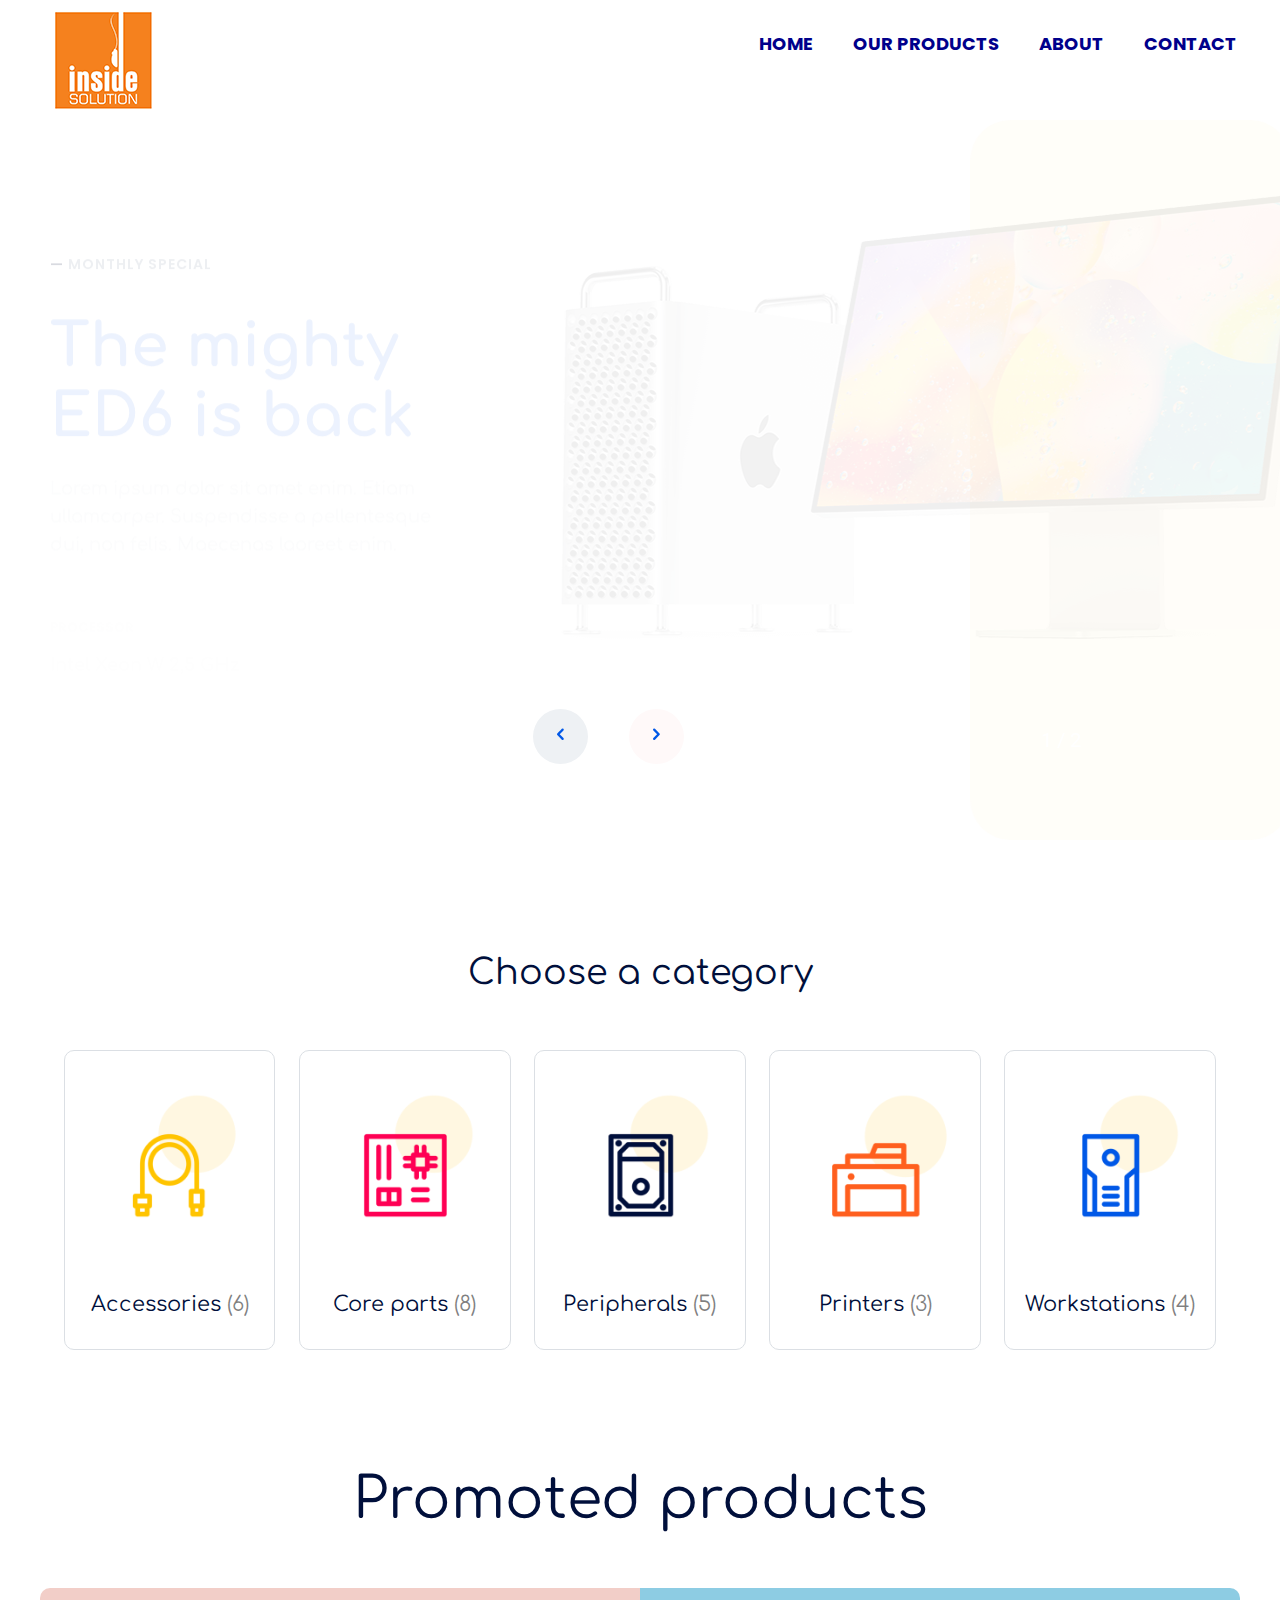
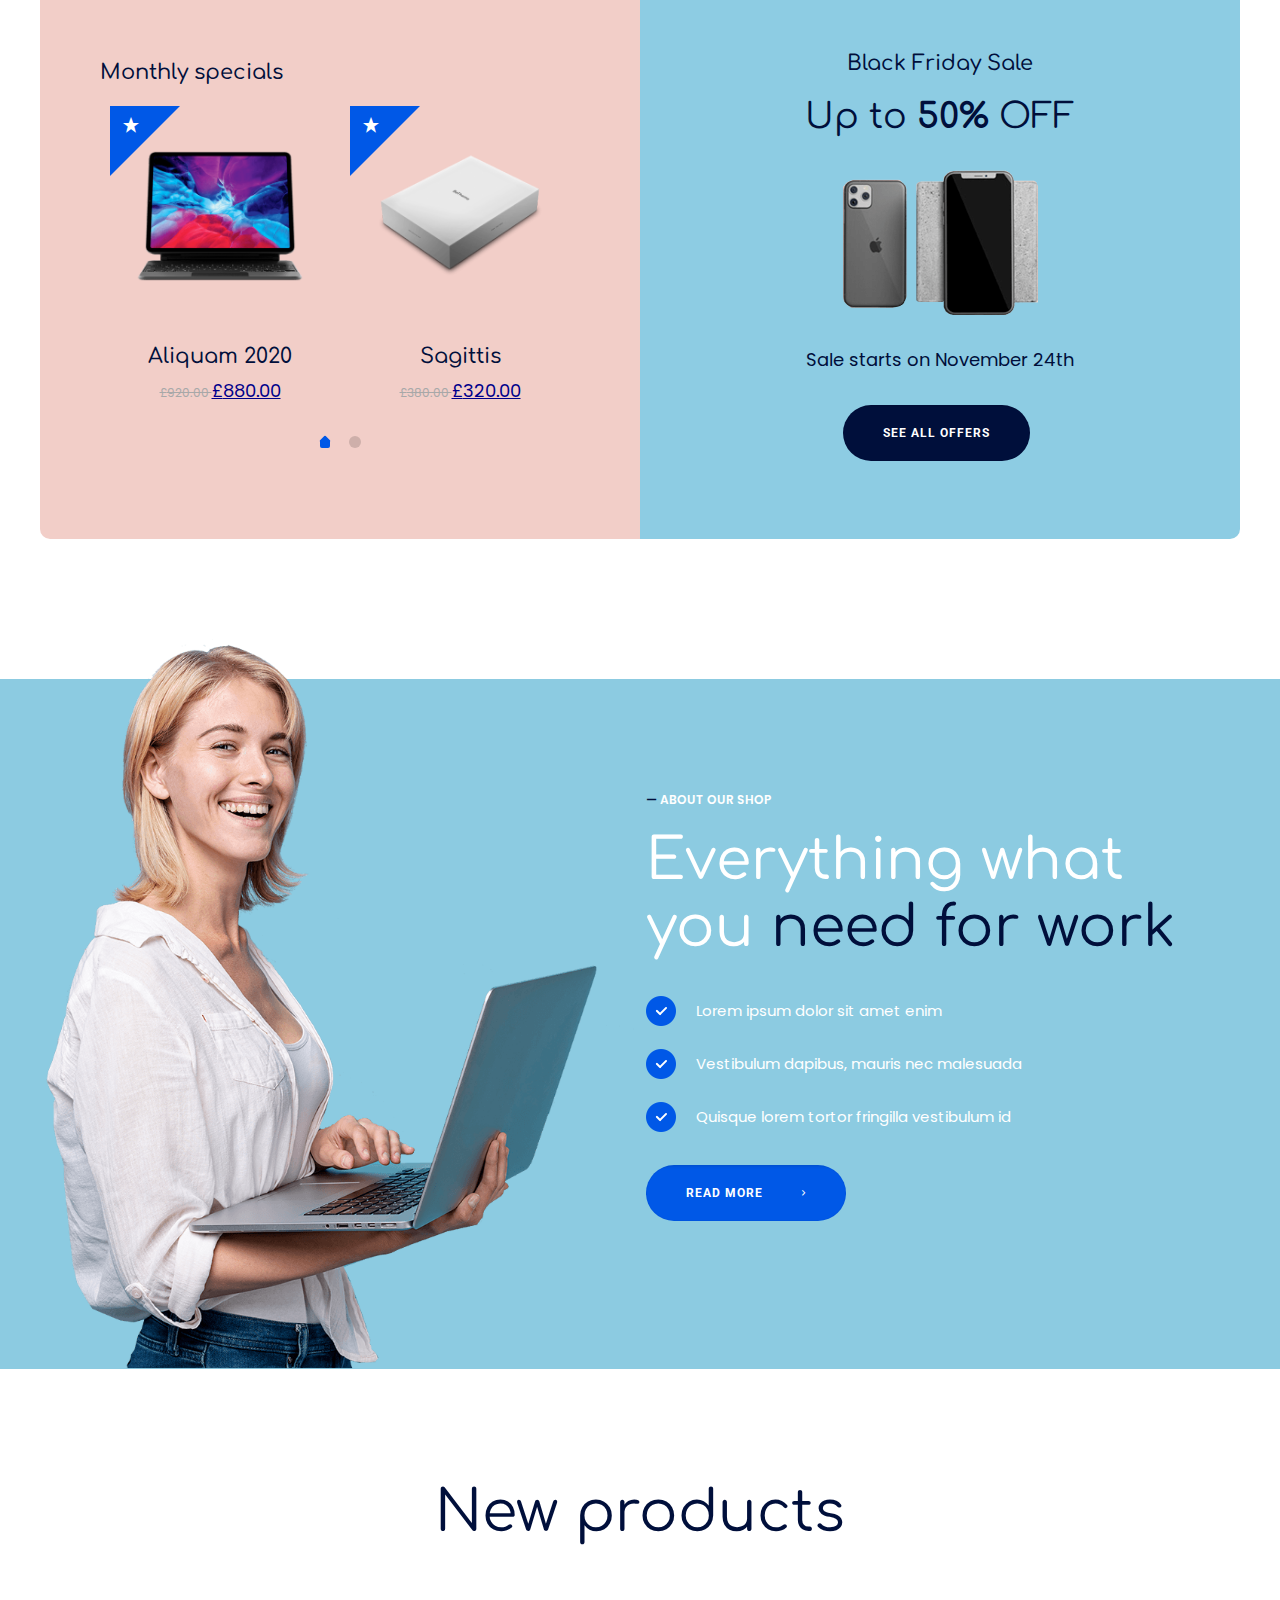
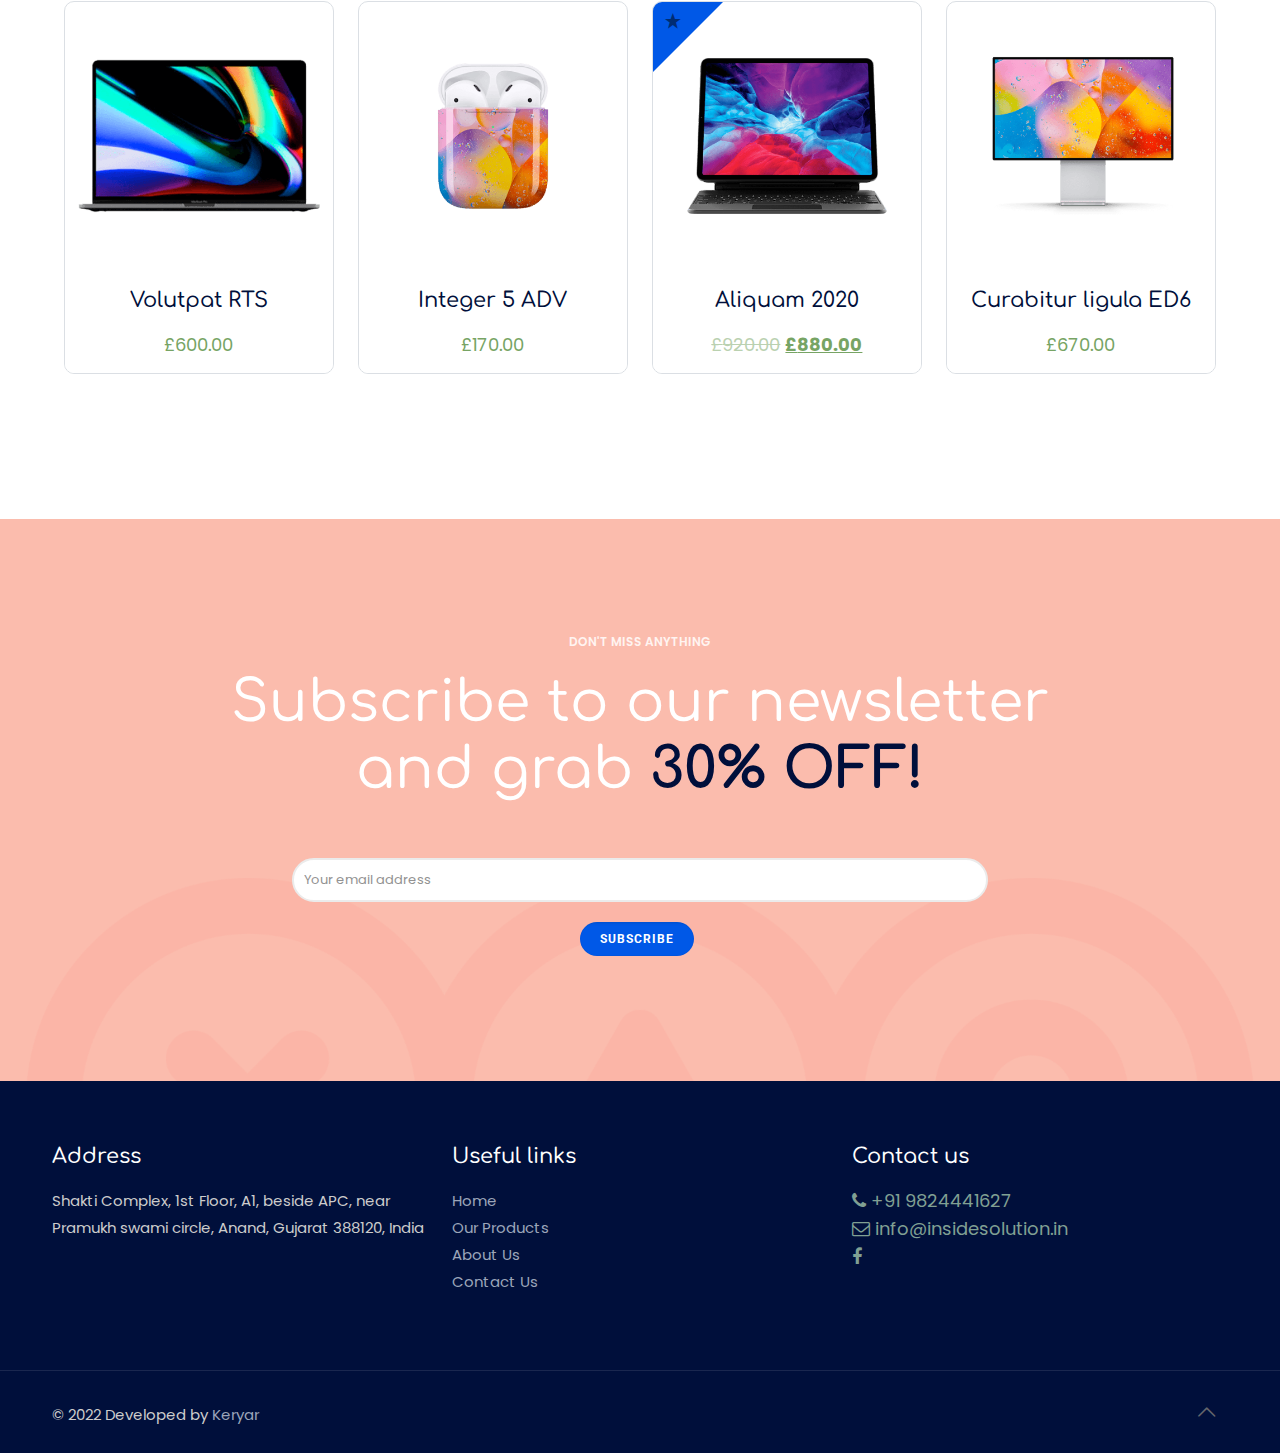
==== commit 62a1172b: "all" ====
--- a/index.html
+++ b/index.html
@@ -37,8 +37,8 @@
 
     <!-- Revolution Slider -->
     <link rel="stylesheet" href="assets/plugins/rs-plugin-6.custom/css/rs6.css">
-     <!-- Font Awesome -->
-     <link rel="stylesheet" href="https://cdnjs.cloudflare.com/ajax/libs/font-awesome/4.7.0/css/font-awesome.min.css">
+    <!-- Font Awesome -->
+    <link rel="stylesheet" href="https://cdnjs.cloudflare.com/ajax/libs/font-awesome/4.7.0/css/font-awesome.min.css">
 
 
 </head>
@@ -54,49 +54,57 @@
                         <div class="column one">
                             <div class="top_bar_left clearfix">
                                 <div class="logo">
-                                    <a id="logo" href="index.html" title="BeComputerShop - Betheme"
-                                        data-height="60" data-padding="30"><img class="logo-main scale-with-grid"
-                                            src="assets/images/Logo.png"
-                                            data-retina="assets/images/retina-Logo.png" data-height="99"><img
+                                    <a id="logo" href="index.html" title="Inside Solution" data-height="99px"
+                                        data-padding="30"><img class="logo-main scale-with-grid"
+                                            src="assets/images/Logo.png" data-retina="assets/images/Logo.png"
+                                            data-height="99" style="padding-top: 7px;max-height: 99px;"><img
                                             class="logo-sticky scale-with-grid" src="assets/images/Logo.png"
-                                            data-retina="assets/images/retina-Logo.png" data-height="99"><img
+                                            data-retina="assets/images/Logo.png" data-height="99"><img
                                             class="logo-mobile scale-with-grid" src="assets/images/Logo.png"
-                                            data-retina="assets/images/retina-Logo.png" data-height="99"><img
-                                            class="logo-mobile-sticky scale-with-grid"
-                                            src="assets/images/Logo.png"
-                                            data-retina="assets/images/retina-Logo.png" data-height="99"></a>
+                                            data-retina="assets/images/Logo.png" data-height="99"><img
+                                            class="logo-mobile-sticky scale-with-grid" src="assets/images/Logo.png"
+                                            data-retina="assets/images/Logo.png" data-height="99"></a>
                                 </div>
 
 
 
                             </div>
                             <div class="top_bar_right">
-                                
-                                    <!-- <a id="header_cart" href="#"><i class="icon-cart"></i><span>0</span></a><a
+
+                                <!-- <a id="header_cart" href="#"><i class="icon-cart"></i><span>0</span></a><a
                                         id="search_button" href="#"><i class="icon-search-fine"></i></a><a href="#"
                                         class="action_button">MY ACCOUNT <i class="icon-right-open"></i></a> -->
-                                        <div class="menu_wrapper">
-                                            <nav id="menu">
-                                                <ul id="menu-main-menu" class="menu menu-main">
-                                                    <li class=" current-menu-item page_item current_page_item">
-                                                        <a href="index.html"><span><h5 class="themecolor" style="font-weight: bold;">HOME</h5></span></a>
-                                                    </li>
-                                                    <li>
-                                                        <a href="our-products.html"><span><h5 class="themecolor" style="font-weight: bold;">OUR PRODUCTS</h5></span></a>
-                                                    </li>
-                                                    <li>
-                                                        <a href="about.html"><span><h5 class="themecolor" style="font-weight: bold;">ABOUT</h5></span></a>
-                                                    </li>
-                                                    <li>
-                                                        <a href="contact.html"><span><h5 class="themecolor" style="font-weight: bold;">CONTACT</h5></span></a>
-                                                    </li>
-                                                   <!-- <li>
+                                <div class="menu_wrapper">
+                                    <nav id="menu">
+                                        <ul id="menu-main-menu" class="menu menu-main">
+                                            <li class=" current-menu-item page_item current_page_item">
+                                                <a href="index.html"><span>
+                                                        <h5 class="themecolor" style="font-weight: bold;">HOME</h5>
+                                                    </span></a>
+                                            </li>
+                                            <li>
+                                                <a href="our-products.html"><span>
+                                                        <h5 class="themecolor" style="font-weight: bold;">OUR PRODUCTS
+                                                        </h5>
+                                                    </span></a>
+                                            </li>
+                                            <li>
+                                                <a href="about.html"><span>
+                                                        <h5 class="themecolor" style="font-weight: bold;">ABOUT</h5>
+                                                    </span></a>
+                                            </li>
+                                            <li>
+                                                <a href="contact.html"><span>
+                                                        <h5 class="themecolor" style="font-weight: bold;">CONTACT</h5>
+                                                    </span></a>
+                                            </li>
+                                            <!-- <li>
                                                         <a target="_blank" href="https://1.envato.market/9ZxXY"><span><span style="padding: 0; color: #88aae1;">BUY NOW</span></span></a>
                                                     </li> -->
-                                                </ul>
-                                            </nav><a class="responsive-menu-toggle" href="#"><i class="icon-menu-fine"></i></a>
-                                        </div>
-                                
+                                        </ul>
+                                    </nav><a class="responsive-menu-toggle" href="#"><i class="icon-menu-fine"></i></a>
+                                </div>
+
                             </div>
                         </div>
                     </div>
@@ -862,7 +870,7 @@
                                     <a href="contact.html">Contact Us</a>
                                 </p>
                             </div>
-                           
+
                         </aside>
                     </div>
                     <!-- <div class="column one-fourth">
@@ -894,13 +902,14 @@
                                     <a href="mailto:info@insidesolution.in " style="color:#80a093;"><i
                                             class="fa fa-envelope-o"></i>
                                         info@insidesolution.in</a>
-    
+
                                     <br>
-                                    <a href="https://www.facebook.com/insidesolutionanand/" target="_blank" style="color:#80a093;">
+                                    <a href="https://www.facebook.com/insidesolutionanand/" target="_blank"
+                                        style="color:#80a093;">
                                         <i class="fa fa-facebook"></i>
                                     </a>
                                 </h5>
-    
+
                                 <hr class="no_line" style="margin:0 auto 15px">
                                 <!-- <div class="image_frame image_item no_link scale-with-grid alignnone no_border">
                                     <div class="image_wrapper"><img class="scale-with-grid"
@@ -917,7 +926,8 @@
                     <div class="column one">
                         <a id="back_to_top" class="footer_button" href><i class="icon-up-open-big"></i></a>
                         <div class="copyright">
-                            &copy; 2022 Developed by <a target="_blank" rel="nofollow" href="https://keryar.com/">Keryar</a>
+                            &copy; 2022 Developed by <a target="_blank" rel="nofollow"
+                                href="https://keryar.com/">Keryar</a>
                         </div>
                         <!-- <nav id="social-menu" class="menu-footer-container">
                             <ul id="menu-footer" class="social-menu">
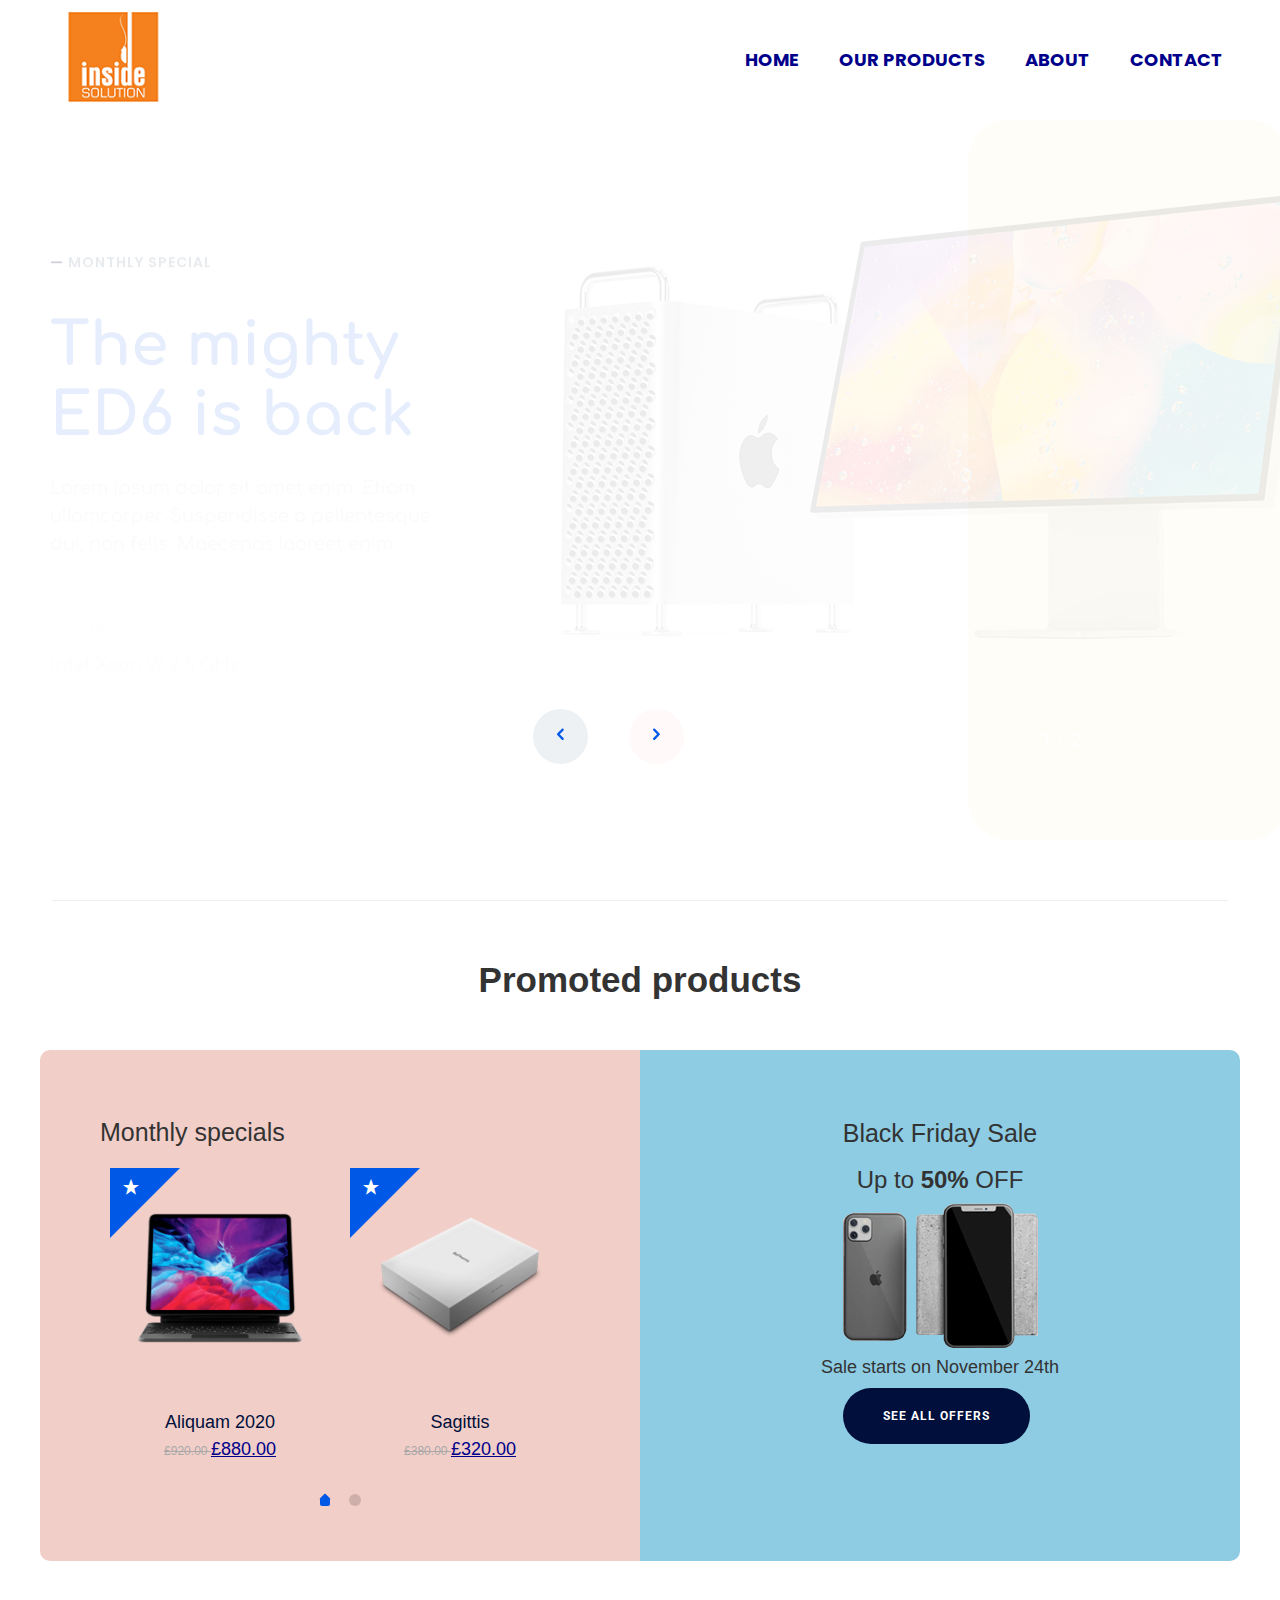
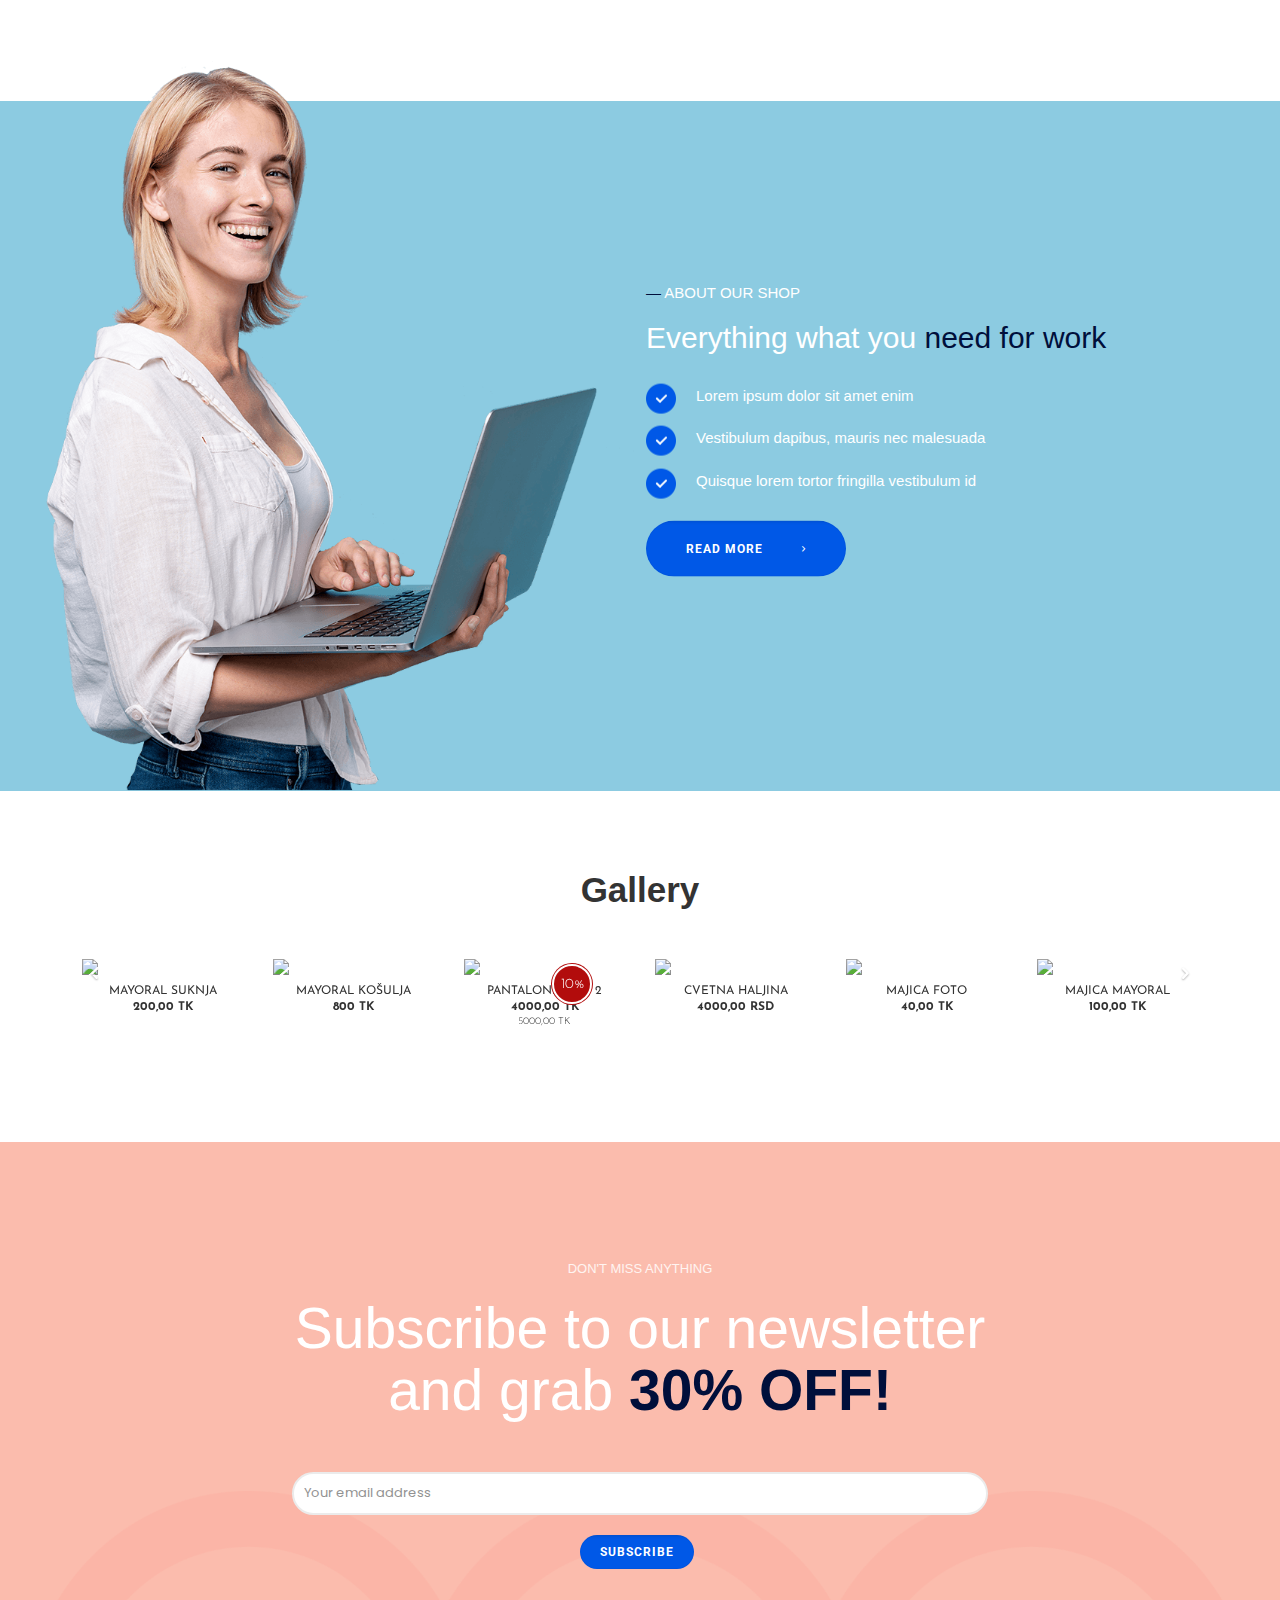
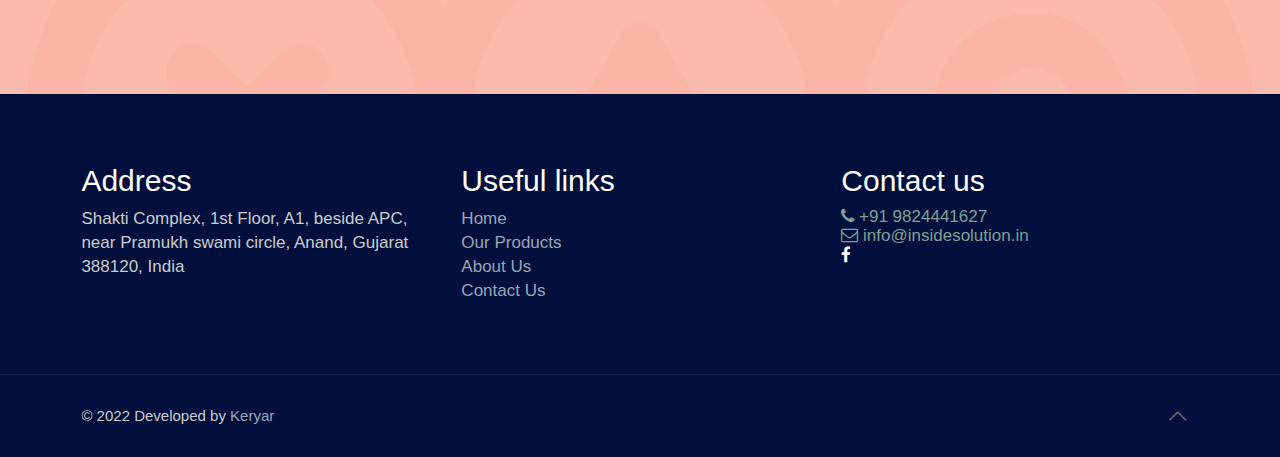
==== commit f168f952: "home and products page" ====
--- a/index.html
+++ b/index.html
@@ -39,6 +39,224 @@
     <link rel="stylesheet" href="assets/plugins/rs-plugin-6.custom/css/rs6.css">
     <!-- Font Awesome -->
     <link rel="stylesheet" href="https://cdnjs.cloudflare.com/ajax/libs/font-awesome/4.7.0/css/font-awesome.min.css">
+
+    <link rel="stylesheet" href="https://maxcdn.bootstrapcdn.com/bootstrap/3.3.7/css/bootstrap.min.css"
+        integrity="sha384-BVYiiSIFeK1dGmJRAkycuHAHRg32OmUcww7on3RYdg4Va+PmSTsz/K68vbdEjh4u" crossorigin="anonymous">
+
+    <!-- Optional theme -->
+    <link rel="stylesheet" href="https://maxcdn.bootstrapcdn.com/bootstrap/3.3.7/css/bootstrap-theme.min.css"
+        integrity="sha384-rHyoN1iRsVXV4nD0JutlnGaslCJuC7uwjduW9SVrLvRYooPp2bWYgmgJQIXwl/Sp" crossorigin="anonymous">
+    <script src="https://ajax.googleapis.com/ajax/libs/jquery/3.2.1/jquery.min.js"></script>
+    <!-- Latest compiled and minified JavaScript -->
+    <script src="https://maxcdn.bootstrapcdn.com/bootstrap/3.3.7/js/bootstrap.min.js"
+        integrity="sha384-Tc5IQib027qvyjSMfHjOMaLkfuWVxZxUPnCJA7l2mCWNIpG9mGCD8wGNIcPD7Txa"
+        crossorigin="anonymous"></script>
+    <link href="https://fonts.googleapis.com/css?family=Josefin+Sans:300,400,700&subset=latin-ext" rel="stylesheet">
+    <style>
+        h5 {
+            font-size: large;
+        }
+
+        #slider-text {
+            padding-top: 40px;
+            display: block;
+        }
+
+        #slider-text .col-md-6 {
+            overflow: hidden;
+        }
+
+        #slider-text h2 {
+            font-family: 'Josefin Sans', sans-serif;
+            font-weight: 400;
+            font-size: 30px;
+            letter-spacing: 3px;
+            margin: 30px auto;
+            padding-left: 40px;
+        }
+
+        #slider-text h2::after {
+            border-top: 2px solid #c7c7c7;
+            content: "";
+            position: absolute;
+            bottom: 35px;
+            width: 100%;
+        }
+
+        #itemslider h4 {
+            font-family: 'Josefin Sans', sans-serif;
+            font-weight: 400;
+            font-size: 12px;
+            margin: 10px auto 3px;
+        }
+
+        #itemslider h5 {
+            font-family: 'Josefin Sans', sans-serif;
+            font-weight: bold;
+            font-size: 12px;
+            margin: 3px auto 2px;
+        }
+
+        #itemslider h6 {
+            font-family: 'Josefin Sans', sans-serif;
+            font-weight: 300;
+            ;
+            font-size: 10px;
+            margin: 2px auto 5px;
+        }
+
+        .badge {
+            background: #b20c0c;
+            position: absolute;
+            height: 40px;
+            width: 40px;
+            border-radius: 50%;
+            line-height: 31px;
+            font-family: 'Josefin Sans', sans-serif;
+            font-weight: 300;
+            font-size: 14px;
+            border: 2px solid #FFF;
+            box-shadow: 0 0 0 1px #b20c0c;
+            top: 5px;
+            right: 25%;
+        }
+
+        #slider-control img {
+            padding-top: 60%;
+            margin: 0 auto;
+        }
+
+        @media screen and (max-width: 992px) {
+            #slider-control img {
+                padding-top: 70px;
+                margin: 0 auto;
+            }
+        }
+
+        .carousel-showmanymoveone .carousel-control {
+            width: 4%;
+            background-image: none;
+        }
+
+        .carousel-showmanymoveone .carousel-control.left {
+            margin-left: 5px;
+        }
+
+        .carousel-showmanymoveone .carousel-control.right {
+            margin-right: 5px;
+        }
+
+        .carousel-showmanymoveone .cloneditem-1,
+        .carousel-showmanymoveone .cloneditem-2,
+        .carousel-showmanymoveone .cloneditem-3,
+        .carousel-showmanymoveone .cloneditem-4,
+        .carousel-showmanymoveone .cloneditem-5 {
+            display: none;
+        }
+
+        @media all and (min-width: 768px) {
+
+            .carousel-showmanymoveone .carousel-inner>.active.left,
+            .carousel-showmanymoveone .carousel-inner>.prev {
+                left: -50%;
+            }
+
+            .carousel-showmanymoveone .carousel-inner>.active.right,
+            .carousel-showmanymoveone .carousel-inner>.next {
+                left: 50%;
+            }
+
+            .carousel-showmanymoveone .carousel-inner>.left,
+            .carousel-showmanymoveone .carousel-inner>.prev.right,
+            .carousel-showmanymoveone .carousel-inner>.active {
+                left: 0;
+            }
+
+            .carousel-showmanymoveone .carousel-inner .cloneditem-1 {
+                display: block;
+            }
+        }
+
+        @media all and (min-width: 768px) and (transform-3d),
+        all and (min-width: 768px) and (-webkit-transform-3d) {
+
+            .carousel-showmanymoveone .carousel-inner>.item.active.right,
+            .carousel-showmanymoveone .carousel-inner>.item.next {
+                -webkit-transform: translate3d(50%, 0, 0);
+                transform: translate3d(50%, 0, 0);
+                left: 0;
+            }
+
+            .carousel-showmanymoveone .carousel-inner>.item.active.left,
+            .carousel-showmanymoveone .carousel-inner>.item.prev {
+                -webkit-transform: translate3d(-50%, 0, 0);
+                transform: translate3d(-50%, 0, 0);
+                left: 0;
+            }
+
+            .carousel-showmanymoveone .carousel-inner>.item.left,
+            .carousel-showmanymoveone .carousel-inner>.item.prev.right,
+            .carousel-showmanymoveone .carousel-inner>.item.active {
+                -webkit-transform: translate3d(0, 0, 0);
+                transform: translate3d(0, 0, 0);
+                left: 0;
+            }
+        }
+
+        @media all and (min-width: 992px) {
+
+            .carousel-showmanymoveone .carousel-inner>.active.left,
+            .carousel-showmanymoveone .carousel-inner>.prev {
+                left: -16.666%;
+            }
+
+            .carousel-showmanymoveone .carousel-inner>.active.right,
+            .carousel-showmanymoveone .carousel-inner>.next {
+                left: 16.666%;
+            }
+
+            .carousel-showmanymoveone .carousel-inner>.left,
+            .carousel-showmanymoveone .carousel-inner>.prev.right,
+            .carousel-showmanymoveone .carousel-inner>.active {
+                left: 0;
+            }
+
+            .carousel-showmanymoveone .carousel-inner .cloneditem-2,
+            .carousel-showmanymoveone .carousel-inner .cloneditem-3,
+            .carousel-showmanymoveone .carousel-inner .cloneditem-4,
+            .carousel-showmanymoveone .carousel-inner .cloneditem-5,
+            .carousel-showmanymoveone .carousel-inner .cloneditem-6 {
+                display: block;
+            }
+        }
+
+        @media all and (min-width: 992px) and (transform-3d),
+        all and (min-width: 992px) and (-webkit-transform-3d) {
+
+            .carousel-showmanymoveone .carousel-inner>.item.active.right,
+            .carousel-showmanymoveone .carousel-inner>.item.next {
+                -webkit-transform: translate3d(16.666%, 0, 0);
+                transform: translate3d(16.666%, 0, 0);
+                left: 0;
+            }
+
+            .carousel-showmanymoveone .carousel-inner>.item.active.left,
+            .carousel-showmanymoveone .carousel-inner>.item.prev {
+                -webkit-transform: translate3d(-16.666%, 0, 0);
+                transform: translate3d(-16.666%, 0, 0);
+                left: 0;
+            }
+
+            .carousel-showmanymoveone .carousel-inner>.item.left,
+            .carousel-showmanymoveone .carousel-inner>.item.prev.right,
+            .carousel-showmanymoveone .carousel-inner>.item.active {
+                -webkit-transform: translate3d(0, 0, 0);
+                transform: translate3d(0, 0, 0);
+                left: 0;
+            }
+        }
+    </style>
+
 
 
 </head>
@@ -69,7 +287,7 @@
 
 
                             </div>
-                            <div class="top_bar_right">
+                            <div class="top_bar_right" class="align_center">
 
                                 <!-- <a id="header_cart" href="#"><i class="icon-cart"></i><span>0</span></a><a
                                         id="search_button" href="#"><i class="icon-search-fine"></i></a><a href="#"
@@ -326,16 +544,16 @@
             <div class="content_wrapper clearfix">
                 <div class="sections_group">
                     <div class="entry-content">
-                        <div class="section mcb-section" style="padding-top:110px">
+                        <div class="section mcb-section" style="padding-top:60px">
                             <div class="section_wrapper mcb-section-inner">
                                 <div class="wrap mcb-wrap one  valign-top clearfix">
                                     <div class="mcb-wrap-inner">
-                                        <div class="column mcb-column one column_column">
+                                        <!-- <div class="column mcb-column one column_column">
                                             <div class="column_attr clearfix align_center">
                                                 <h3>Choose a category</h3>
                                             </div>
-                                        </div>
-                                        <div class="column mcb-column one column_column">
+                                        </div> -->
+                                        <!-- <div class="column mcb-column one column_column">
                                             <div class="column_attr clearfix align_center">
                                                 <div class="woocommerce columns-5">
                                                     <div class="products_wrapper isotope_wrapper">
@@ -399,13 +617,13 @@
                                                     </div>
                                                 </div>
                                             </div>
-                                        </div>
+                                        </div> -->
                                         <div class="column mcb-column one column_divider">
                                             <hr class="no_line" style="margin:0 auto 40px">
                                         </div>
                                         <div class="column mcb-column one column_column">
                                             <div class="column_attr clearfix align_center">
-                                                <h2>Promoted products</h2>
+                                                <h2 style="font-size: 35px;font-weight:bold">Promoted products</h2>
                                             </div>
                                         </div>
                                     </div>
@@ -420,7 +638,7 @@
                                         <div class="column mcb-column one column_shop_slider">
                                             <div class="shop_slider" data-count="3">
                                                 <div class="blog_slider_header clearfix">
-                                                    <h4 class="title">Monthly specials</h4>
+                                                    <h4 class="title" style="font-size: 25px;">Monthly specials</h4>
                                                     <div class="slider_navigation"></div>
                                                 </div>
                                                 <ul class="shop_slider_ul">
@@ -547,18 +765,18 @@
                                         <div class="column mcb-column one column_column">
                                             <div class="column_attr clearfix align_center"
                                                 style="background-color:#8dcce3;">
-                                                <h4>Black Friday Sale</h4>
+                                                <h4 style="font-size: 25px;">Black Friday Sale</h4>
                                                 <h3>Up to <strong>50%</strong> OFF</h3>
-                                                <hr class="no_line" style="margin:0 auto 15px">
+                                                <!-- <hr class="no_line" style="margin:0 auto 15px"> -->
                                                 <div
                                                     class="image_frame image_item no_link scale-with-grid alignnone no_border">
                                                     <div class="image_wrapper"><img class="scale-with-grid"
                                                             src="assets/images/computershop-home-pic1.png">
                                                     </div>
                                                 </div>
-                                                <hr class="no_line" style="margin:0 auto 30px">
+                                                <!-- <hr class="no_line" style="margin:0 auto 30px"> -->
                                                 <h5>Sale starts on November 24th</h5>
-                                                <hr class="no_line" style="margin:0 auto 15px">
+                                                <!-- <hr class="no_line" style="margin:0 auto 15px"> -->
                                                 <a class="button  button_size_2" href="our-products.html"><span
                                                         class="button_label">SEE ALL OFFERS</span></a>
                                             </div>
@@ -587,7 +805,8 @@
                                     <div class="mcb-wrap-inner">
                                         <div class="column mcb-column one column_column column-margin-20px">
                                             <div class="column_attr clearfix">
-                                                <h6 style="color: #fff;"><span style="color: #000f3b;">—</span> ABOUT
+                                                <h6 style="color: #fff;font-size: 15px;"><span
+                                                        style="color: #000f3b;">—</span> ABOUT
                                                     OUR SHOP</h6>
                                                 <h2 style="color: #fff;">Everything what you <span
                                                         style="color: #000f3b;">need for work</span></h2>
@@ -596,7 +815,7 @@
                                         <div class="column mcb-column one column_column column-margin-10px">
                                             <div class="column_attr clearfix"
                                                 style="background-image:url('assets/images/computershop-icon1.png');background-repeat:no-repeat;background-position:left top;padding:1px 0 0 50px;">
-                                                <p style="color: #fff;">
+                                                <p style="color: #fff;font-size: 15px;">
                                                     Lorem ipsum dolor sit amet enim
                                                 </p>
                                             </div>
@@ -604,7 +823,7 @@
                                         <div class="column mcb-column one column_column column-margin-10px">
                                             <div class="column_attr clearfix"
                                                 style="background-image:url('assets/images/computershop-icon1.png');background-repeat:no-repeat;background-position:left top;padding:1px 0 0 50px;">
-                                                <p style="color: #fff;">
+                                                <p style="color: #fff;font-size: 15px;">
                                                     Vestibulum dapibus, mauris nec malesuada
                                                 </p>
                                             </div>
@@ -612,7 +831,7 @@
                                         <div class="column mcb-column one column_column column-margin-20px">
                                             <div class="column_attr clearfix"
                                                 style="background-image:url('assets/images/computershop-icon1.png');background-repeat:no-repeat;background-position:left top;padding:1px 0 0 50px;">
-                                                <p style="color: #fff;">
+                                                <p style="color: #fff;font-size: 15px;">
                                                     Quisque lorem tortor fringilla vestibulum id
                                                 </p>
                                             </div>
@@ -627,19 +846,109 @@
                                 </div>
                             </div>
                         </div>
-                        <div class="section mcb-section" style="padding-top:110px;padding-bottom:70px">
+                        <div class="section mcb-section" style="padding-top:60px;padding-bottom:70px">
                             <div class="section_wrapper mcb-section-inner">
                                 <div class="wrap mcb-wrap one  valign-top clearfix">
                                     <div class="mcb-wrap-inner">
                                         <div class="column mcb-column one column_column">
                                             <div class="column_attr clearfix align_center">
-                                                <h2>New products</h2>
+                                                <h2 style="font-size:35px;font-weight:bold">Gallery</h2>
                                             </div>
                                         </div>
                                         <div class="column mcb-column one column_shop">
                                             <div class="woocommerce columns-4">
                                                 <div class="products_wrapper isotope_wrapper">
-                                                    <ul class="products">
+                                                    <div class="container-fluid">
+
+                                                        <div class="row">
+                                                            <div class="col-xs-12 col-sm-12 col-md-12">
+                                                                <div class="carousel carousel-showmanymoveone slide"
+                                                                    id="itemslider">
+                                                                    <div class="carousel-inner">
+
+                                                                        <div class="item active">
+                                                                            <div class="col-xs-12 col-sm-6 col-md-2">
+                                                                                <a href="#"><img
+                                                                                        src="https://images.unsplash.com/photo-1539840093138-9b3e230e5206?ixlib=rb-0.3.5&ixid=eyJhcHBfaWQiOjEyMDd9&s=765a2eb222b1851840a4a157780fb487&auto=format&fit=crop&w=1534&q=80"
+                                                                                        class="img-responsive center-block"></a>
+                                                                                <h4 class="text-center">MAYORAL SUKNJA
+                                                                                </h4>
+                                                                                <h5 class="text-center">200,00 TK</h5>
+                                                                            </div>
+                                                                        </div>
+
+                                                                        <div class="item">
+                                                                            <div class="col-xs-12 col-sm-6 col-md-2">
+                                                                                <a href="#"><img
+                                                                                        src="https://images.unsplash.com/photo-1524010349062-860def6649c3?ixlib=rb-0.3.5&ixid=eyJhcHBfaWQiOjEyMDd9&s=e725946a3f177dce83a705d4b12019c2&auto=format&fit=crop&w=500&q=60"
+                                                                                        class="img-responsive center-block"></a>
+                                                                                <h4 class="text-center">MAYORAL KOŠULJA
+                                                                                </h4>
+                                                                                <h5 class="text-center">800 TK</h5>
+                                                                            </div>
+                                                                        </div>
+
+                                                                        <div class="item">
+                                                                            <div class="col-xs-12 col-sm-6 col-md-2">
+                                                                                <a href="#"><img
+                                                                                        src="https://images.unsplash.com/photo-1511556820780-d912e42b4980?ixlib=rb-0.3.5&ixid=eyJhcHBfaWQiOjEyMDd9&s=04aebe9a22884efa1a5f61e434215597&auto=format&fit=crop&w=500&q=60"
+                                                                                        class="img-responsive center-block"></a>
+                                                                                <span class="badge">10%</span>
+                                                                                <h4 class="text-center">PANTALONE TERI 2
+                                                                                </h4>
+                                                                                <h5 class="text-center">4000,00 TK</h5>
+                                                                                <h6 class="text-center">5000,00 TK</h6>
+                                                                            </div>
+                                                                        </div>
+
+                                                                        <div class="item">
+                                                                            <div class="col-xs-12 col-sm-6 col-md-2">
+                                                                                <a href="#"><img
+                                                                                        src="https://images.unsplash.com/photo-1531925470851-1b5896b67dcd?ixlib=rb-0.3.5&ixid=eyJhcHBfaWQiOjEyMDd9&s=91fe0ca1b5d72338a8aac04935b52148&auto=format&fit=crop&w=500&q=60"
+                                                                                        class="img-responsive center-block"></a>
+                                                                                <h4 class="text-center">CVETNA HALJINA
+                                                                                </h4>
+                                                                                <h5 class="text-center">4000,00 RSD</h5>
+                                                                            </div>
+                                                                        </div>
+
+                                                                        <div class="item">
+                                                                            <div class="col-xs-12 col-sm-6 col-md-2">
+                                                                                <a href="#"><img
+                                                                                        src="https://images.unsplash.com/photo-1516961642265-531546e84af2?ixlib=rb-0.3.5&ixid=eyJhcHBfaWQiOjEyMDd9&s=74065eec3c2f6a8284bbe30402432f1d&auto=format&fit=crop&w=500&q=60"
+                                                                                        class="img-responsive center-block"></a>
+                                                                                <h4 class="text-center">MAJICA FOTO</h4>
+                                                                                <h5 class="text-center">40,00 TK</h5>
+                                                                            </div>
+                                                                        </div>
+
+                                                                        <div class="item">
+                                                                            <div class="col-xs-12 col-sm-6 col-md-2">
+                                                                                <a href="#"><img
+                                                                                        src="https://images.unsplash.com/photo-1532086853747-99450c17fa2e?ixlib=rb-0.3.5&ixid=eyJhcHBfaWQiOjEyMDd9&s=61a42a11f627b0d21d0df757d9b8fe23&auto=format&fit=crop&w=500&q=60"
+                                                                                        class="img-responsive center-block"></a>
+                                                                                <h4 class="text-center">MAJICA MAYORAL
+                                                                                </h4>
+                                                                                <h5 class="text-center">100,00 TK</h5>
+                                                                            </div>
+                                                                        </div>
+
+                                                                    </div>
+
+                                                                    <div id="slider-control" >
+                                                                        <a class="left carousel-control"
+                                                                            href="#itemslider" data-slide="prev"><i
+                                                                                class="icon-left-open" style="text-align: center;
+                                                                           "></i></a>
+                                                                        <a class="right carousel-control"
+                                                                            href="#itemslider" data-slide="next"><i
+                                                                                class="icon-right-open"></i></a>
+                                                                    </div>
+                                                                </div>
+                                                            </div>
+                                                        </div>
+                                                    </div>
+                                                    <!-- <ul class="products">
                                                         <li
                                                             class="isotope-item product type-product first instock product_cat-core-parts product_cat-workstations product_tag-23 has-post-thumbnail shipping-taxable purchasable product-type-simple">
                                                             <div class="image_frame scale-with-grid product-loop-thumb"
@@ -787,7 +1096,7 @@
                                                                 </span>
                                                             </div>
                                                         </li>
-                                                    </ul>
+                                                    </ul> -->
                                                 </div>
                                             </div>
                                         </div>
@@ -802,8 +1111,8 @@
                                     <div class="mcb-wrap-inner">
                                         <div class="column mcb-column one column_column">
                                             <div class="column_attr clearfix align_center">
-                                                <h6 style="color: #fff4f1;">DON'T MISS ANYTHING</h6>
-                                                <h2 style="color: #fff;">Subscribe to our newsletter
+                                                <h6 style="color: #fff4f1;font-size: 13px;">DON'T MISS ANYTHING</h6>
+                                                <h2 style="color: #fff;font-size: 57px;">Subscribe to our newsletter
                                                     <br> and grab <span style="color: #000f3b;"><strong>30%
                                                             OFF!</strong></span>
                                                 </h2>
@@ -845,9 +1154,9 @@
                 <div class="container">
                     <div class="column one-third">
                         <aside class="widget_text widget widget_custom_html">
-                            <h4>Address</h4>
+                            <h4 style="font-size: 30px;">Address</h4>
                             <div class="textwidget custom-html-widget">
-                                <p>
+                                <p style="font-size: 17px;">
                                     Shakti Complex, 1st
                                     Floor, A1,
                                     beside APC, near Pramukh swami
@@ -858,9 +1167,9 @@
                     </div>
                     <div class="column one-third">
                         <aside class="widget_text widget widget_custom_html">
-                            <h4>Useful links</h4>
+                            <h4 style="font-size: 30px;">Useful links</h4>
                             <div class="textwidget custom-html-widget">
-                                <p>
+                                <p style="font-size: 17px;">
                                     <a href="index.html">Home</a>
                                     <br>
                                     <a href="our-products.html">Our Products</a>
@@ -894,23 +1203,23 @@
                     <div class="column one-third">
                         <aside class="widget_text widget widget_custom_html">
                             <div class="textwidget custom-html-widget">
-                                <h4>Contact us</h4>
+                                <h4 style="font-size: 30px;">Contact us</h4>
                                 <!-- <hr class="no_line" style="margin:0 auto 15px"> -->
-                                <h5> <a href="tel:+9198244 41627" style="color:#80a093;"><i class="fa fa-phone"></i> +91
+                                <h5 style="font-size: 17px;"> <a href="tel:+9198244 41627"
+                                        style="color:#80a093;padding-bottom: 3px;"><i class="fa fa-phone"></i> +91
                                         9824441627</a>
                                     <br>
-                                    <a href="mailto:info@insidesolution.in " style="color:#80a093;"><i
-                                            class="fa fa-envelope-o"></i>
+                                    <a href="mailto:info@insidesolution.in "
+                                        style="color:#80a093;padding-bottom: 3px;"><i class="fa fa-envelope-o"></i>
                                         info@insidesolution.in</a>
 
                                     <br>
-                                    <a href="https://www.facebook.com/insidesolutionanand/" target="_blank"
-                                        style="color:#80a093;">
+                                    <a href="https://www.facebook.com/insidesolutionanand/" target="_blank">
                                         <i class="fa fa-facebook"></i>
                                     </a>
                                 </h5>
 
-                                <hr class="no_line" style="margin:0 auto 15px">
+                                <!-- <hr class="no_line" style="margin:0 auto 15px"> -->
                                 <!-- <div class="image_frame image_item no_link scale-with-grid alignnone no_border">
                                     <div class="image_wrapper"><img class="scale-with-grid"
                                             src="assets/images/computershop-footer-pic1.png">
@@ -925,7 +1234,7 @@
                 <div class="container">
                     <div class="column one">
                         <a id="back_to_top" class="footer_button" href><i class="icon-up-open-big"></i></a>
-                        <div class="copyright">
+                        <div class="copyright" style="font-size: 15px;">
                             &copy; 2022 Developed by <a target="_blank" rel="nofollow"
                                 href="https://keryar.com/">Keryar</a>
                         </div>
@@ -1033,6 +1342,28 @@
             revinit_revslider11();
         }
     </script>
+    <script>
+        $(document).ready(function () {
+
+            $('#itemslider').carousel({ interval: 3000 });
+
+            $('.carousel-showmanymoveone .item').each(function () {
+                var itemToClone = $(this);
+
+                for (var i = 1; i < 6; i++) {
+                    itemToClone = itemToClone.next();
+
+                    if (!itemToClone.length) {
+                        itemToClone = $(this).siblings(':first');
+                    }
+
+                    itemToClone.children(':first-child').clone()
+                        .addClass("cloneditem-" + (i))
+                        .appendTo($(this));
+                }
+            });
+        });
+    </script>
 
 </body>
 
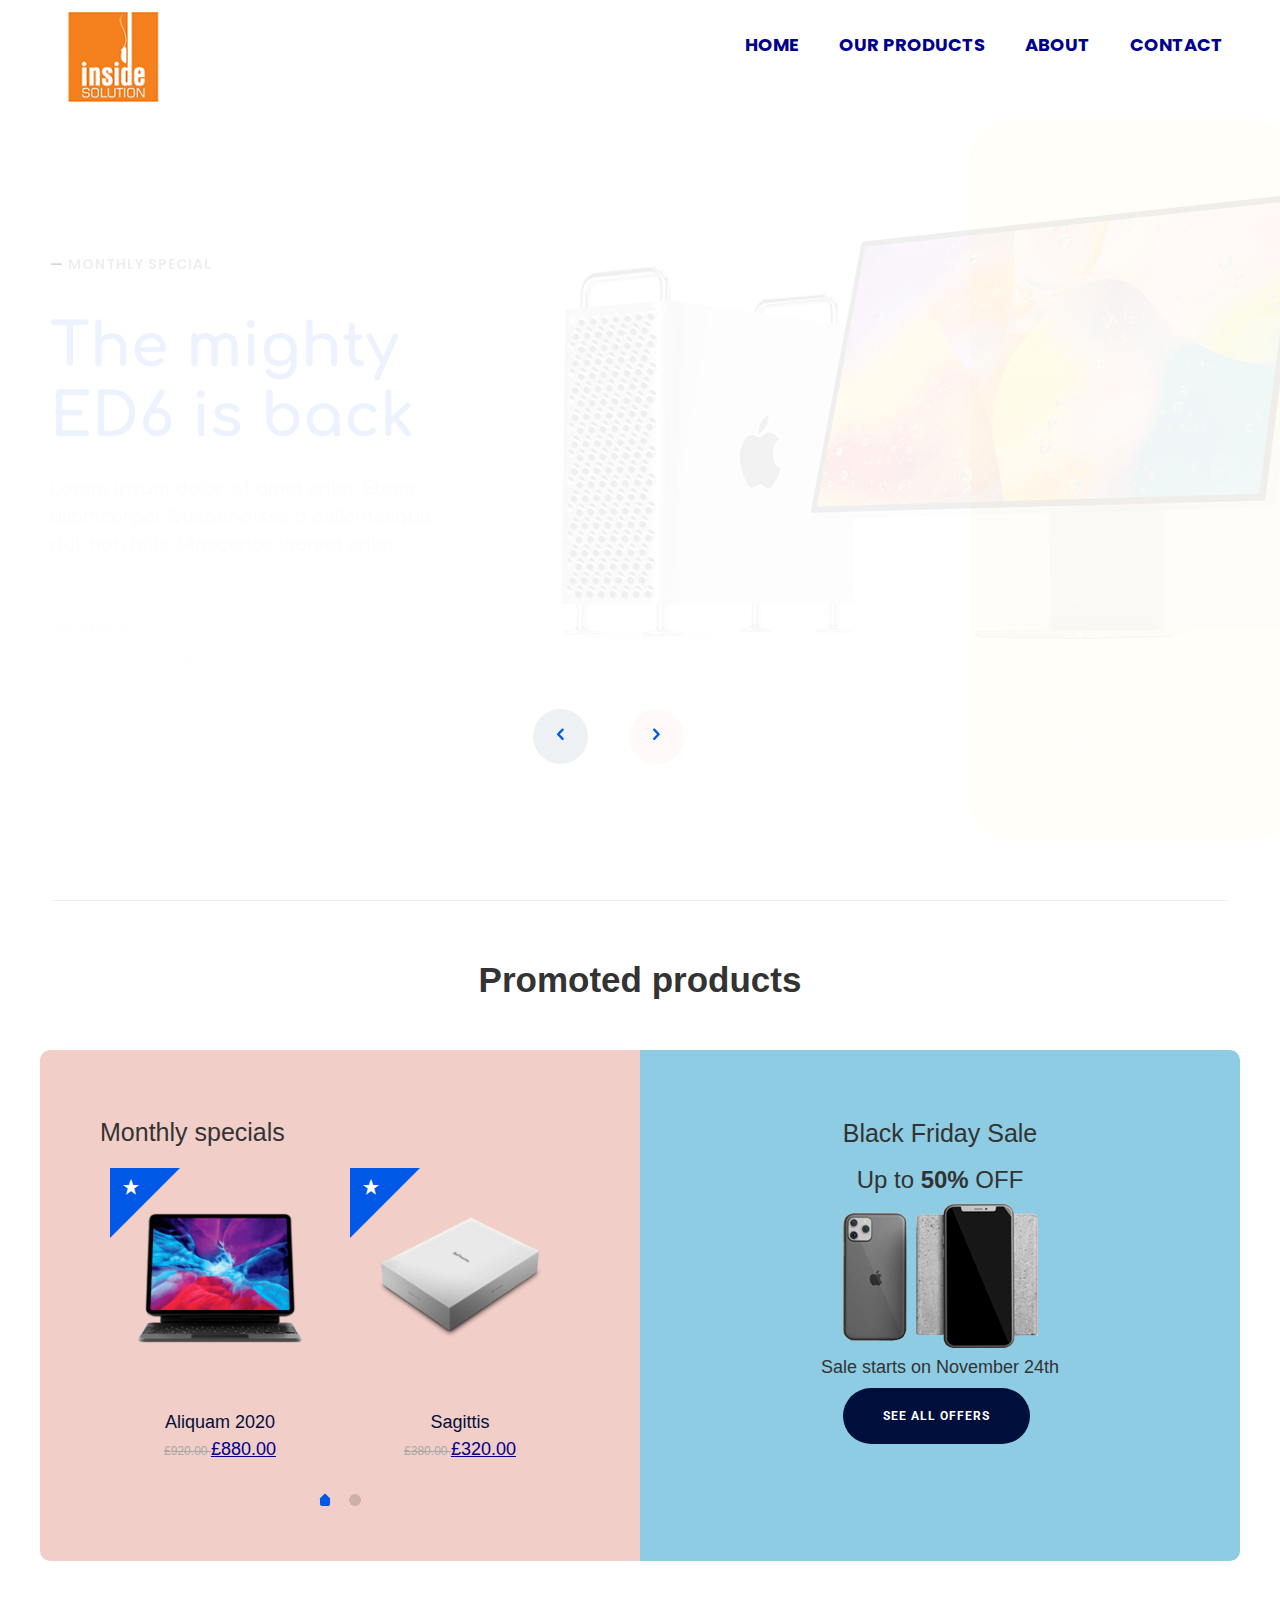
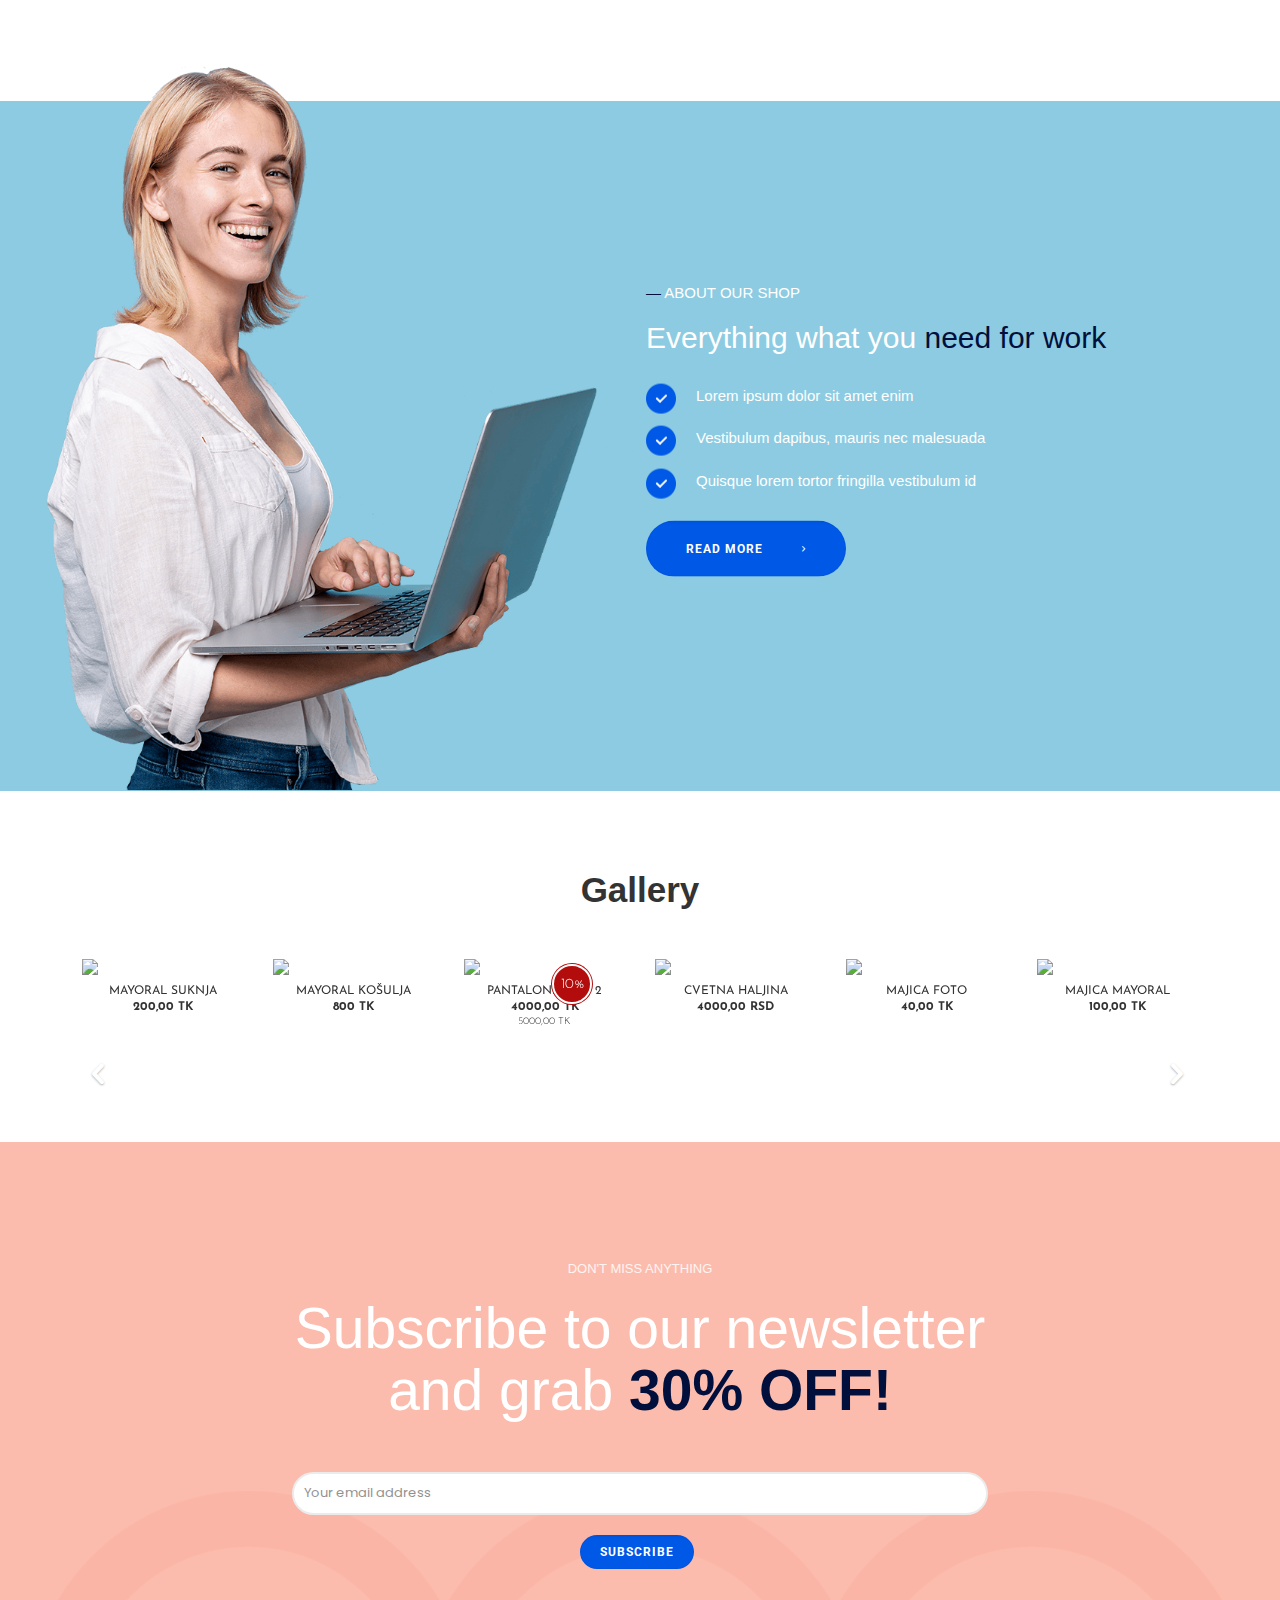
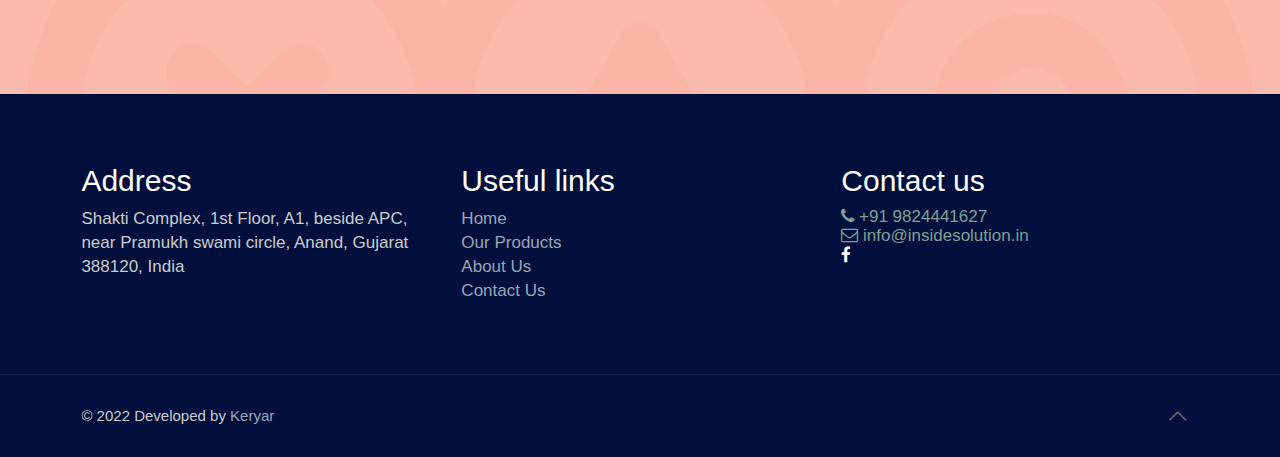
==== commit 659c750c: "home page and products page" ====
--- a/index.html
+++ b/index.html
@@ -121,6 +121,7 @@
             right: 25%;
         }
 
+
         #slider-control img {
             padding-top: 60%;
             margin: 0 auto;
@@ -143,7 +144,13 @@
         }
 
         .carousel-showmanymoveone .carousel-control.right {
-            margin-right: 5px;
+            margin-right: 42px;
+        }
+
+        .carousel-control {
+            font-size: 35px;
+            color: white;
+            top: 90px;
         }
 
         .carousel-showmanymoveone .cloneditem-1,
@@ -161,6 +168,20 @@
                 left: -50%;
             }
 
+            .carousel-control {
+                font-size: 35px;
+                color: white;
+                top: 90px;
+            }
+
+            .carousel-showmanymoveone .carousel-control.left {
+                margin-left: 6px;
+            }
+
+            .carousel-showmanymoveone .carousel-control.right {
+                margin-right: 15px;
+            }
+
             .carousel-showmanymoveone .carousel-inner>.active.right,
             .carousel-showmanymoveone .carousel-inner>.next {
                 left: 50%;
@@ -254,6 +275,17 @@
                 transform: translate3d(0, 0, 0);
                 left: 0;
             }
+        }
+
+        @media only screen and (max-width: 767px) {
+            .mobile-sticky #Top_bar.is-sticky a.responsive-menu-toggle {
+                top: 45px !important;
+            }
+
+            .mobile-header-mini #Top_bar a.responsive-menu-toggle {
+                top: 45px !important;
+            }
+
         }
     </style>
 
@@ -287,7 +319,7 @@
 
 
                             </div>
-                            <div class="top_bar_right" class="align_center">
+                            <div class="top_bar_right" class="align_center" style="top:-15px">
 
                                 <!-- <a id="header_cart" href="#"><i class="icon-cart"></i><span>0</span></a><a
                                         id="search_button" href="#"><i class="icon-search-fine"></i></a><a href="#"
@@ -868,9 +900,8 @@
 
                                                                         <div class="item active">
                                                                             <div class="col-xs-12 col-sm-6 col-md-2">
-                                                                                <a href="#"><img
-                                                                                        src="https://images.unsplash.com/photo-1539840093138-9b3e230e5206?ixlib=rb-0.3.5&ixid=eyJhcHBfaWQiOjEyMDd9&s=765a2eb222b1851840a4a157780fb487&auto=format&fit=crop&w=1534&q=80"
-                                                                                        class="img-responsive center-block"></a>
+                                                                                <img src="https://images.unsplash.com/photo-1539840093138-9b3e230e5206?ixlib=rb-0.3.5&ixid=eyJhcHBfaWQiOjEyMDd9&s=765a2eb222b1851840a4a157780fb487&auto=format&fit=crop&w=1534&q=80"
+                                                                                    class="img-responsive center-block">
                                                                                 <h4 class="text-center">MAYORAL SUKNJA
                                                                                 </h4>
                                                                                 <h5 class="text-center">200,00 TK</h5>
@@ -879,9 +910,8 @@
 
                                                                         <div class="item">
                                                                             <div class="col-xs-12 col-sm-6 col-md-2">
-                                                                                <a href="#"><img
-                                                                                        src="https://images.unsplash.com/photo-1524010349062-860def6649c3?ixlib=rb-0.3.5&ixid=eyJhcHBfaWQiOjEyMDd9&s=e725946a3f177dce83a705d4b12019c2&auto=format&fit=crop&w=500&q=60"
-                                                                                        class="img-responsive center-block"></a>
+                                                                                <img src="https://images.unsplash.com/photo-1524010349062-860def6649c3?ixlib=rb-0.3.5&ixid=eyJhcHBfaWQiOjEyMDd9&s=e725946a3f177dce83a705d4b12019c2&auto=format&fit=crop&w=500&q=60"
+                                                                                    class="img-responsive center-block">
                                                                                 <h4 class="text-center">MAYORAL KOŠULJA
                                                                                 </h4>
                                                                                 <h5 class="text-center">800 TK</h5>
@@ -890,9 +920,8 @@
 
                                                                         <div class="item">
                                                                             <div class="col-xs-12 col-sm-6 col-md-2">
-                                                                                <a href="#"><img
-                                                                                        src="https://images.unsplash.com/photo-1511556820780-d912e42b4980?ixlib=rb-0.3.5&ixid=eyJhcHBfaWQiOjEyMDd9&s=04aebe9a22884efa1a5f61e434215597&auto=format&fit=crop&w=500&q=60"
-                                                                                        class="img-responsive center-block"></a>
+                                                                                <img src="https://images.unsplash.com/photo-1511556820780-d912e42b4980?ixlib=rb-0.3.5&ixid=eyJhcHBfaWQiOjEyMDd9&s=04aebe9a22884efa1a5f61e434215597&auto=format&fit=crop&w=500&q=60"
+                                                                                    class="img-responsive center-block">
                                                                                 <span class="badge">10%</span>
                                                                                 <h4 class="text-center">PANTALONE TERI 2
                                                                                 </h4>
@@ -903,9 +932,8 @@
 
                                                                         <div class="item">
                                                                             <div class="col-xs-12 col-sm-6 col-md-2">
-                                                                                <a href="#"><img
-                                                                                        src="https://images.unsplash.com/photo-1531925470851-1b5896b67dcd?ixlib=rb-0.3.5&ixid=eyJhcHBfaWQiOjEyMDd9&s=91fe0ca1b5d72338a8aac04935b52148&auto=format&fit=crop&w=500&q=60"
-                                                                                        class="img-responsive center-block"></a>
+                                                                                <img src="https://images.unsplash.com/photo-1531925470851-1b5896b67dcd?ixlib=rb-0.3.5&ixid=eyJhcHBfaWQiOjEyMDd9&s=91fe0ca1b5d72338a8aac04935b52148&auto=format&fit=crop&w=500&q=60"
+                                                                                    class="img-responsive center-block">
                                                                                 <h4 class="text-center">CVETNA HALJINA
                                                                                 </h4>
                                                                                 <h5 class="text-center">4000,00 RSD</h5>
@@ -914,9 +942,8 @@
 
                                                                         <div class="item">
                                                                             <div class="col-xs-12 col-sm-6 col-md-2">
-                                                                                <a href="#"><img
-                                                                                        src="https://images.unsplash.com/photo-1516961642265-531546e84af2?ixlib=rb-0.3.5&ixid=eyJhcHBfaWQiOjEyMDd9&s=74065eec3c2f6a8284bbe30402432f1d&auto=format&fit=crop&w=500&q=60"
-                                                                                        class="img-responsive center-block"></a>
+                                                                                <img src="https://images.unsplash.com/photo-1516961642265-531546e84af2?ixlib=rb-0.3.5&ixid=eyJhcHBfaWQiOjEyMDd9&s=74065eec3c2f6a8284bbe30402432f1d&auto=format&fit=crop&w=500&q=60"
+                                                                                    class="img-responsive center-block">
                                                                                 <h4 class="text-center">MAJICA FOTO</h4>
                                                                                 <h5 class="text-center">40,00 TK</h5>
                                                                             </div>
@@ -924,9 +951,9 @@
 
                                                                         <div class="item">
                                                                             <div class="col-xs-12 col-sm-6 col-md-2">
-                                                                                <a href="#"><img
-                                                                                        src="https://images.unsplash.com/photo-1532086853747-99450c17fa2e?ixlib=rb-0.3.5&ixid=eyJhcHBfaWQiOjEyMDd9&s=61a42a11f627b0d21d0df757d9b8fe23&auto=format&fit=crop&w=500&q=60"
-                                                                                        class="img-responsive center-block"></a>
+                                                                                <img
+                                                                                    src="https://images.unsplash.com/photo-1532086853747-99450c17fa2e?ixlib=rb-0.3.5&ixid=eyJhcHBfaWQiOjEyMDd9&s=61a42a11f627b0d21d0df757d9b8fe23&auto=format&fit=crop&w=500&q=60"
+                                                                                    class="img-responsive center-block">
                                                                                 <h4 class="text-center">MAJICA MAYORAL
                                                                                 </h4>
                                                                                 <h5 class="text-center">100,00 TK</h5>
@@ -935,7 +962,7 @@
 
                                                                     </div>
 
-                                                                    <div id="slider-control" >
+                                                                    <div id="slider-control">
                                                                         <a class="left carousel-control"
                                                                             href="#itemslider" data-slide="prev"><i
                                                                                 class="icon-left-open" style="text-align: center;
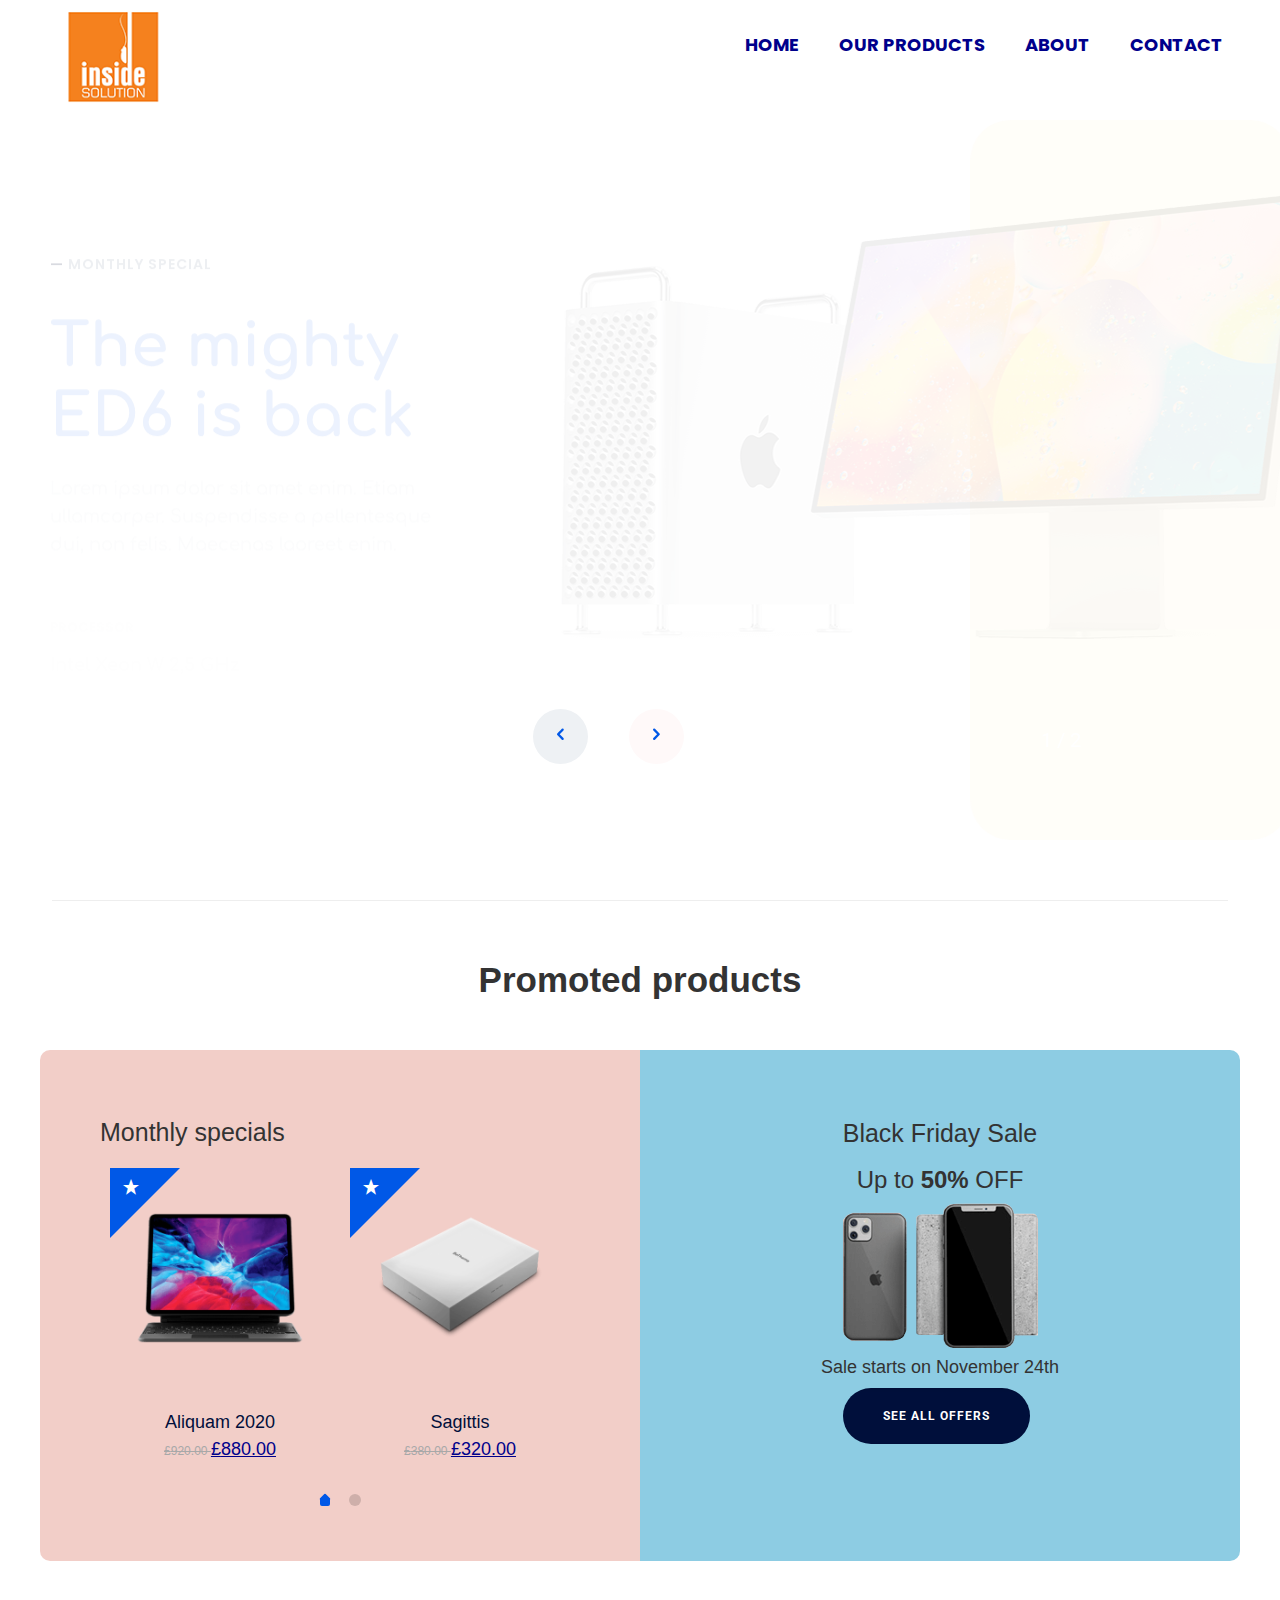
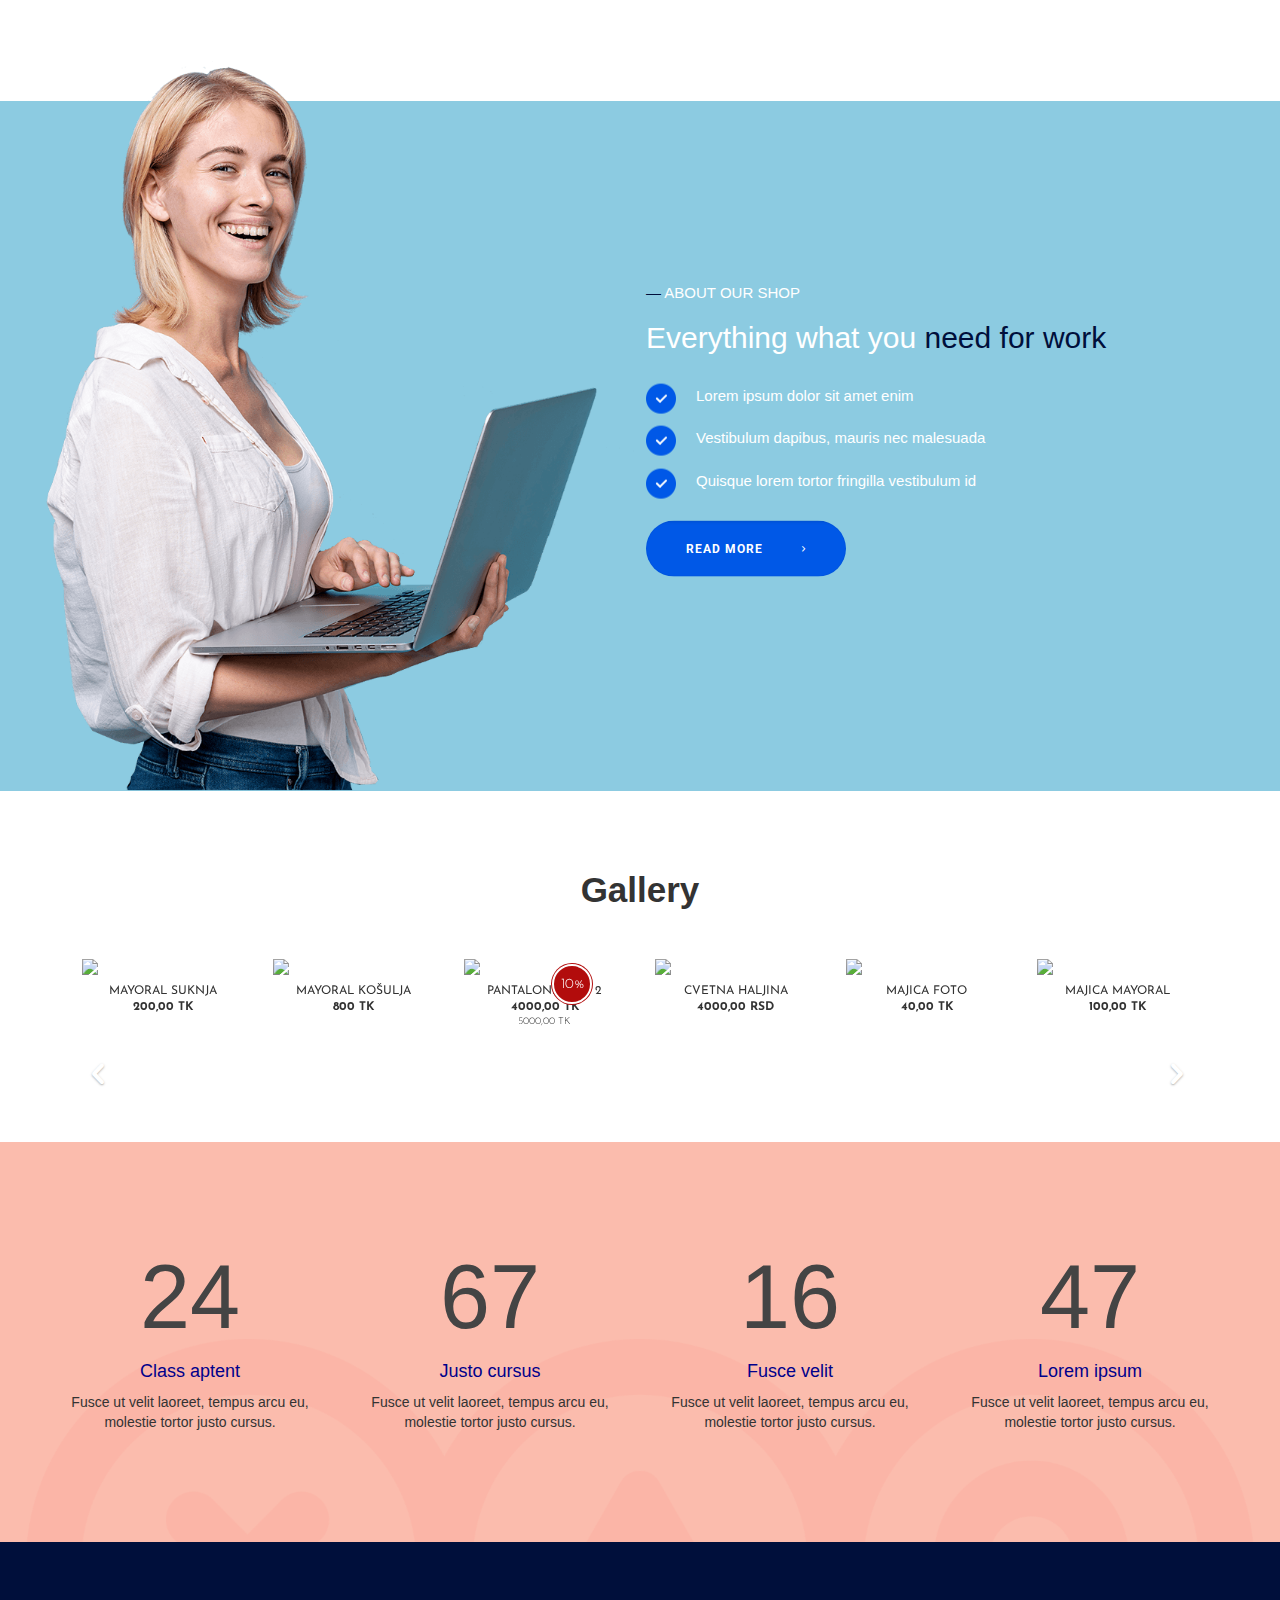
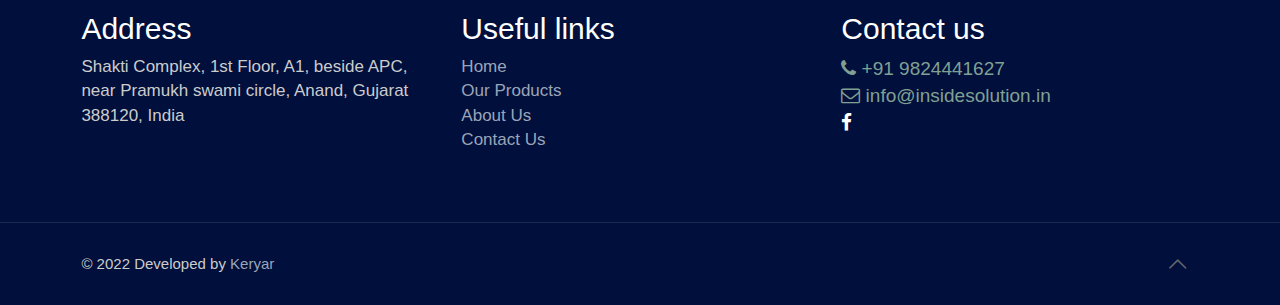
==== commit 1f531852: "home page and about us page" ====
--- a/index.html
+++ b/index.html
@@ -56,6 +56,7 @@
         h5 {
             font-size: large;
         }
+        
 
         #slider-text {
             padding-top: 40px;
@@ -287,6 +288,10 @@
             }
 
         }
+
+        a[class="b1"]:hover{
+            text-decoration: none;
+        }
     </style>
 
 
@@ -307,7 +312,7 @@
                                     <a id="logo" href="index.html" title="Inside Solution" data-height="99px"
                                         data-padding="30"><img class="logo-main scale-with-grid"
                                             src="assets/images/Logo.png" data-retina="assets/images/Logo.png"
-                                            data-height="99" style="padding-top: 7px;max-height: 99px;"><img
+                                            data-height="99" style="padding-top: 7px;max-height: 99px !important;"><img
                                             class="logo-sticky scale-with-grid" src="assets/images/Logo.png"
                                             data-retina="assets/images/Logo.png" data-height="99"><img
                                             class="logo-mobile scale-with-grid" src="assets/images/Logo.png"
@@ -679,7 +684,7 @@
                                                         <div class="item_wrapper">
                                                             <div class="image_frame scale-with-grid product-loop-thumb">
                                                                 <div class="image_wrapper">
-                                                                    <a href="product.html">
+                                                                    <a >
                                                                         <div class="mask"></div><img width="480"
                                                                             height="480"
                                                                             src="assets/images/computershop-products-pic3-480x480.png"
@@ -687,14 +692,14 @@
                                                                             loading="lazy">
                                                                     </a>
                                                                     <div class="image_links">
-                                                                        <a class="link" href="product.html"><i
+                                                                        <a class="link"><i
                                                                                 class="icon-link"></i></a>
                                                                     </div>
                                                                 </div><span class="onsale"><i
                                                                         class="icon-star"></i></span>
                                                             </div>
                                                             <div class="desc">
-                                                                <h4><a href="product.html">Aliquam 2020</a></h4><span
+                                                                <h4><a>Aliquam 2020</a></h4><span
                                                                     class="price"><del><span
                                                                             class="woocommerce-Price-amount amount">
                                                                             <bdi>
@@ -716,7 +721,7 @@
                                                         <div class="item_wrapper">
                                                             <div class="image_frame scale-with-grid product-loop-thumb">
                                                                 <div class="image_wrapper">
-                                                                    <a href="product.html">
+                                                                    <a>
                                                                         <div class="mask"></div><img width="480"
                                                                             height="480"
                                                                             src="assets/images/computershop-products-pic6-480x480.png"
@@ -724,14 +729,14 @@
                                                                             loading="lazy">
                                                                     </a>
                                                                     <div class="image_links">
-                                                                        <a class="link" href="product.html"><i
+                                                                        <a class="link"><i
                                                                                 class="icon-link"></i></a>
                                                                     </div>
                                                                 </div><span class="onsale"><i
                                                                         class="icon-star"></i></span>
                                                             </div>
                                                             <div class="desc">
-                                                                <h4><a href="product.html">Sagittis</a></h4><span
+                                                                <h4><a>Sagittis</a></h4><span
                                                                     class="price"><del><span
                                                                             class="woocommerce-Price-amount amount">
                                                                             <bdi>
@@ -753,7 +758,7 @@
                                                         <div class="item_wrapper">
                                                             <div class="image_frame scale-with-grid product-loop-thumb">
                                                                 <div class="image_wrapper">
-                                                                    <a href="product.html">
+                                                                    <a>
                                                                         <div class="mask"></div><img width="480"
                                                                             height="480"
                                                                             src="assets/images/computershop-products-pic7-480x480.png"
@@ -761,14 +766,14 @@
                                                                             loading="lazy">
                                                                     </a>
                                                                     <div class="image_links">
-                                                                        <a class="link" href="product.html"><i
+                                                                        <a class="link"><i
                                                                                 class="icon-link"></i></a>
                                                                     </div>
                                                                 </div><span class="onsale"><i
                                                                         class="icon-star"></i></span>
                                                             </div>
                                                             <div class="desc">
-                                                                <h4><a href="product.html">Lobortis 3.5</a></h4><span
+                                                                <h4><a >Lobortis 3.5</a></h4><span
                                                                     class="price"><del><span
                                                                             class="woocommerce-Price-amount amount">
                                                                             <bdi>
@@ -1136,7 +1141,59 @@
                             <div class="section_wrapper mcb-section-inner">
                                 <div class="wrap mcb-wrap one  valign-top clearfix">
                                     <div class="mcb-wrap-inner">
-                                        <div class="column mcb-column one column_column">
+                                        <div class="column mcb-column one-fourth column_quick_fact">
+                                            <div class="quick_fact align_ animate-math">
+                                                <div class="number-wrapper">
+                                                    <span class="number" data-to="24">24</span>
+                                                </div>
+                                                <h3 class="title">Class aptent</h3>
+                                                <hr class="hr_narrow">
+                                                <div class="desc">
+                                                    Fusce ut velit laoreet, tempus arcu eu, molestie tortor justo
+                                                    cursus.
+                                                </div>
+                                            </div>
+                                        </div>
+                                        <div class="column mcb-column one-fourth column_quick_fact">
+                                            <div class="quick_fact align_ animate-math">
+                                                <div class="number-wrapper">
+                                                    <span class="number" data-to="67">67</span>
+                                                </div>
+                                                <h3 class="title">Justo cursus</h3>
+                                                <hr class="hr_narrow">
+                                                <div class="desc">
+                                                    Fusce ut velit laoreet, tempus arcu eu, molestie tortor justo
+                                                    cursus.
+                                                </div>
+                                            </div>
+                                        </div>
+                                        <div class="column mcb-column one-fourth column_quick_fact">
+                                            <div class="quick_fact align_ animate-math">
+                                                <div class="number-wrapper">
+                                                    <span class="number" data-to="16">16</span>
+                                                </div>
+                                                <h3 class="title">Fusce velit</h3>
+                                                <hr class="hr_narrow">
+                                                <div class="desc">
+                                                    Fusce ut velit laoreet, tempus arcu eu, molestie tortor justo
+                                                    cursus.
+                                                </div>
+                                            </div>
+                                        </div>
+                                        <div class="column mcb-column one-fourth column_quick_fact">
+                                            <div class="quick_fact align_ animate-math">
+                                                <div class="number-wrapper">
+                                                    <span class="number" data-to="47">47</span>
+                                                </div>
+                                                <h3 class="title">Lorem ipsum</h3>
+                                                <hr class="hr_narrow">
+                                                <div class="desc">
+                                                    Fusce ut velit laoreet, tempus arcu eu, molestie tortor justo
+                                                    cursus.
+                                                </div>
+                                            </div>
+                                        </div>
+                                        <!-- <div class="column mcb-column one column_column">
                                             <div class="column_attr clearfix align_center">
                                                 <h6 style="color: #fff4f1;font-size: 13px;">DON'T MISS ANYTHING</h6>
                                                 <h2 style="color: #fff;font-size: 57px;">Subscribe to our newsletter
@@ -1166,7 +1223,7 @@
 
 
                                             </div>
-                                        </div>
+                                        </div> -->
                                     </div>
                                 </div>
                             </div>
@@ -1232,19 +1289,19 @@
                             <div class="textwidget custom-html-widget">
                                 <h4 style="font-size: 30px;">Contact us</h4>
                                 <!-- <hr class="no_line" style="margin:0 auto 15px"> -->
-                                <h5 style="font-size: 17px;"> <a href="tel:+9198244 41627"
+                                <p style="font-size: 19px;" > <a href="tel:+9198244 41627" class="b1"
                                         style="color:#80a093;padding-bottom: 3px;"><i class="fa fa-phone"></i> +91
                                         9824441627</a>
                                     <br>
-                                    <a href="mailto:info@insidesolution.in "
+                                    <a href="mailto:info@insidesolution.in " class="b1"
                                         style="color:#80a093;padding-bottom: 3px;"><i class="fa fa-envelope-o"></i>
                                         info@insidesolution.in</a>
 
                                     <br>
-                                    <a href="https://www.facebook.com/insidesolutionanand/" target="_blank">
-                                        <i class="fa fa-facebook"></i>
+                                    <a href="https://www.facebook.com/insidesolutionanand/" target="_blank" class="b1">
+                                        <i class="fa fa-facebook" style="color: white;"></i>
                                     </a>
-                                </h5>
+                                </p>
 
                                 <!-- <hr class="no_line" style="margin:0 auto 15px"> -->
                                 <!-- <div class="image_frame image_item no_link scale-with-grid alignnone no_border">
--- a/assets/css/computershop.css
+++ b/assets/css/computershop.css
@@ -1541,7 +1541,7 @@
 	}
 	#Top_bar.is-sticky #logo img.logo-sticky {
 		display: inline;
-		max-height: 50px;
+		max-height: 50px !important;
 	}
 	#Top_bar.is-sticky .menu_wrapper {
 		clear: none
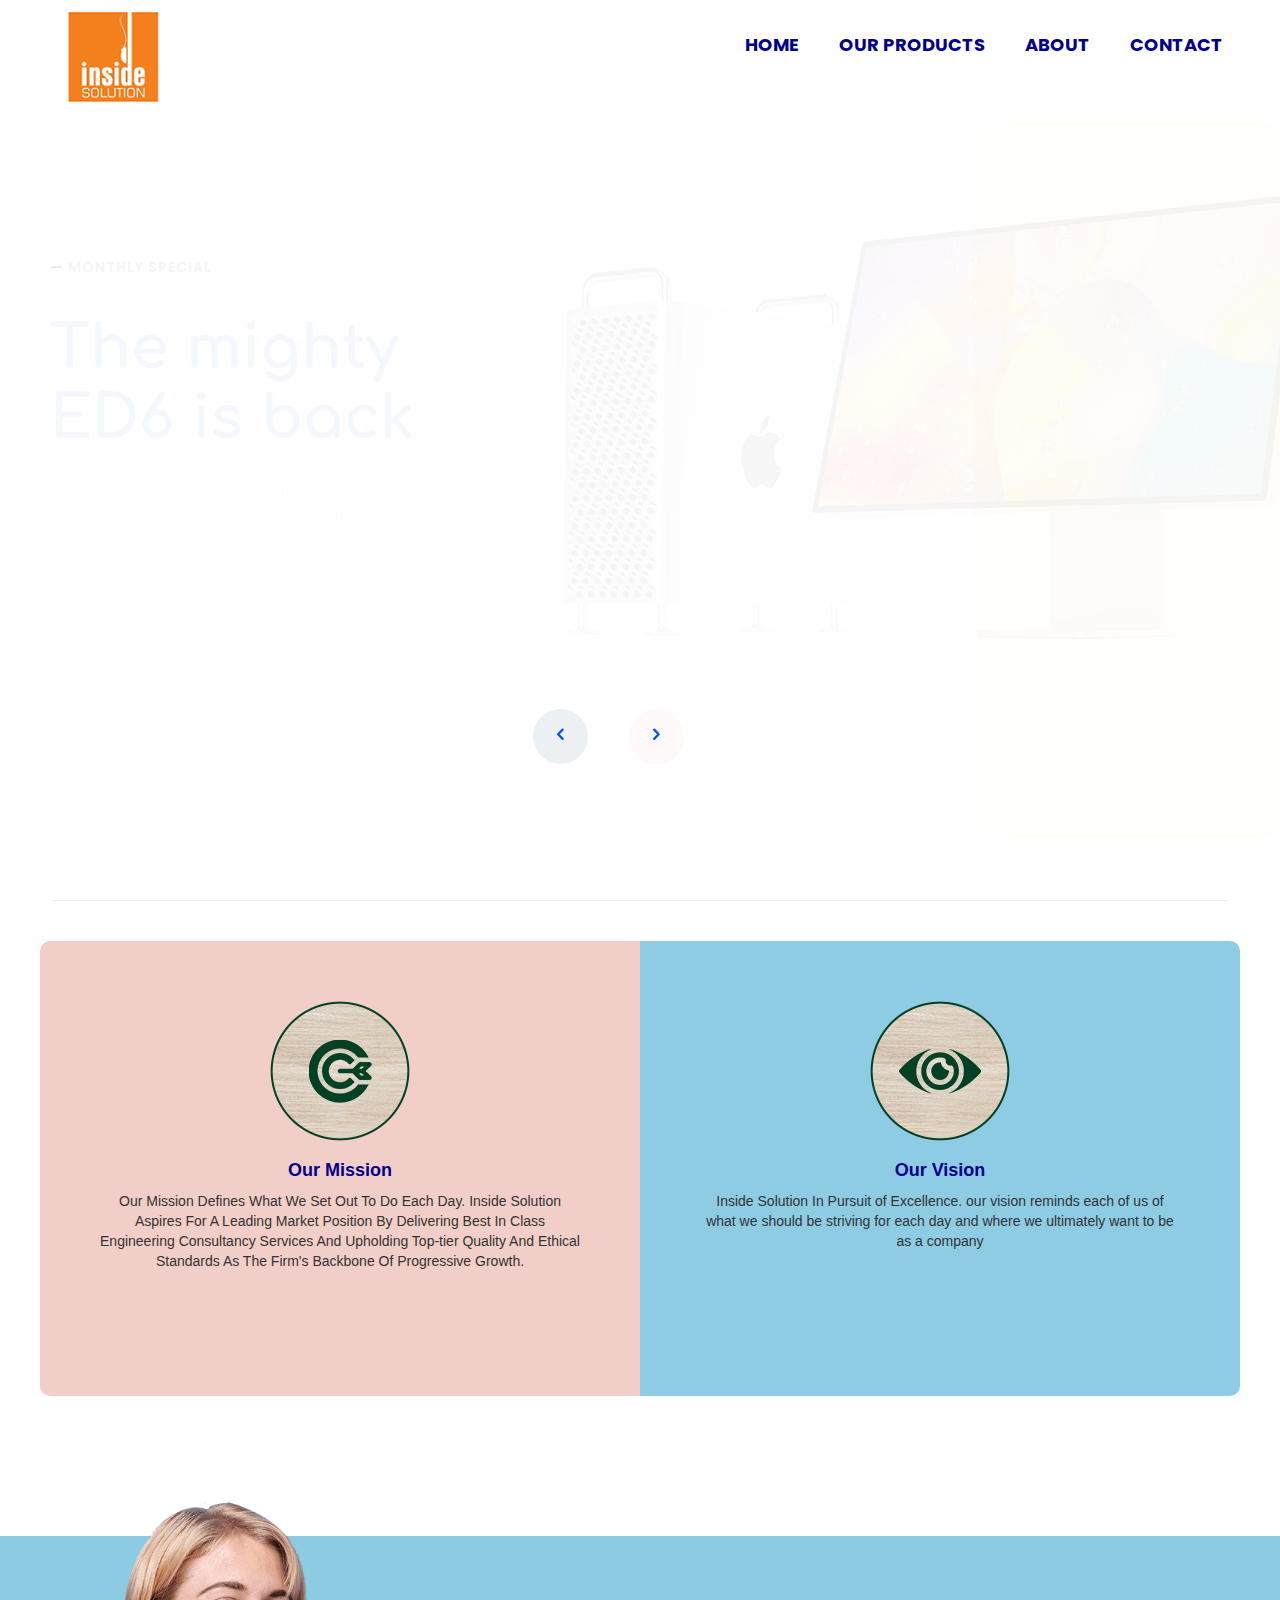
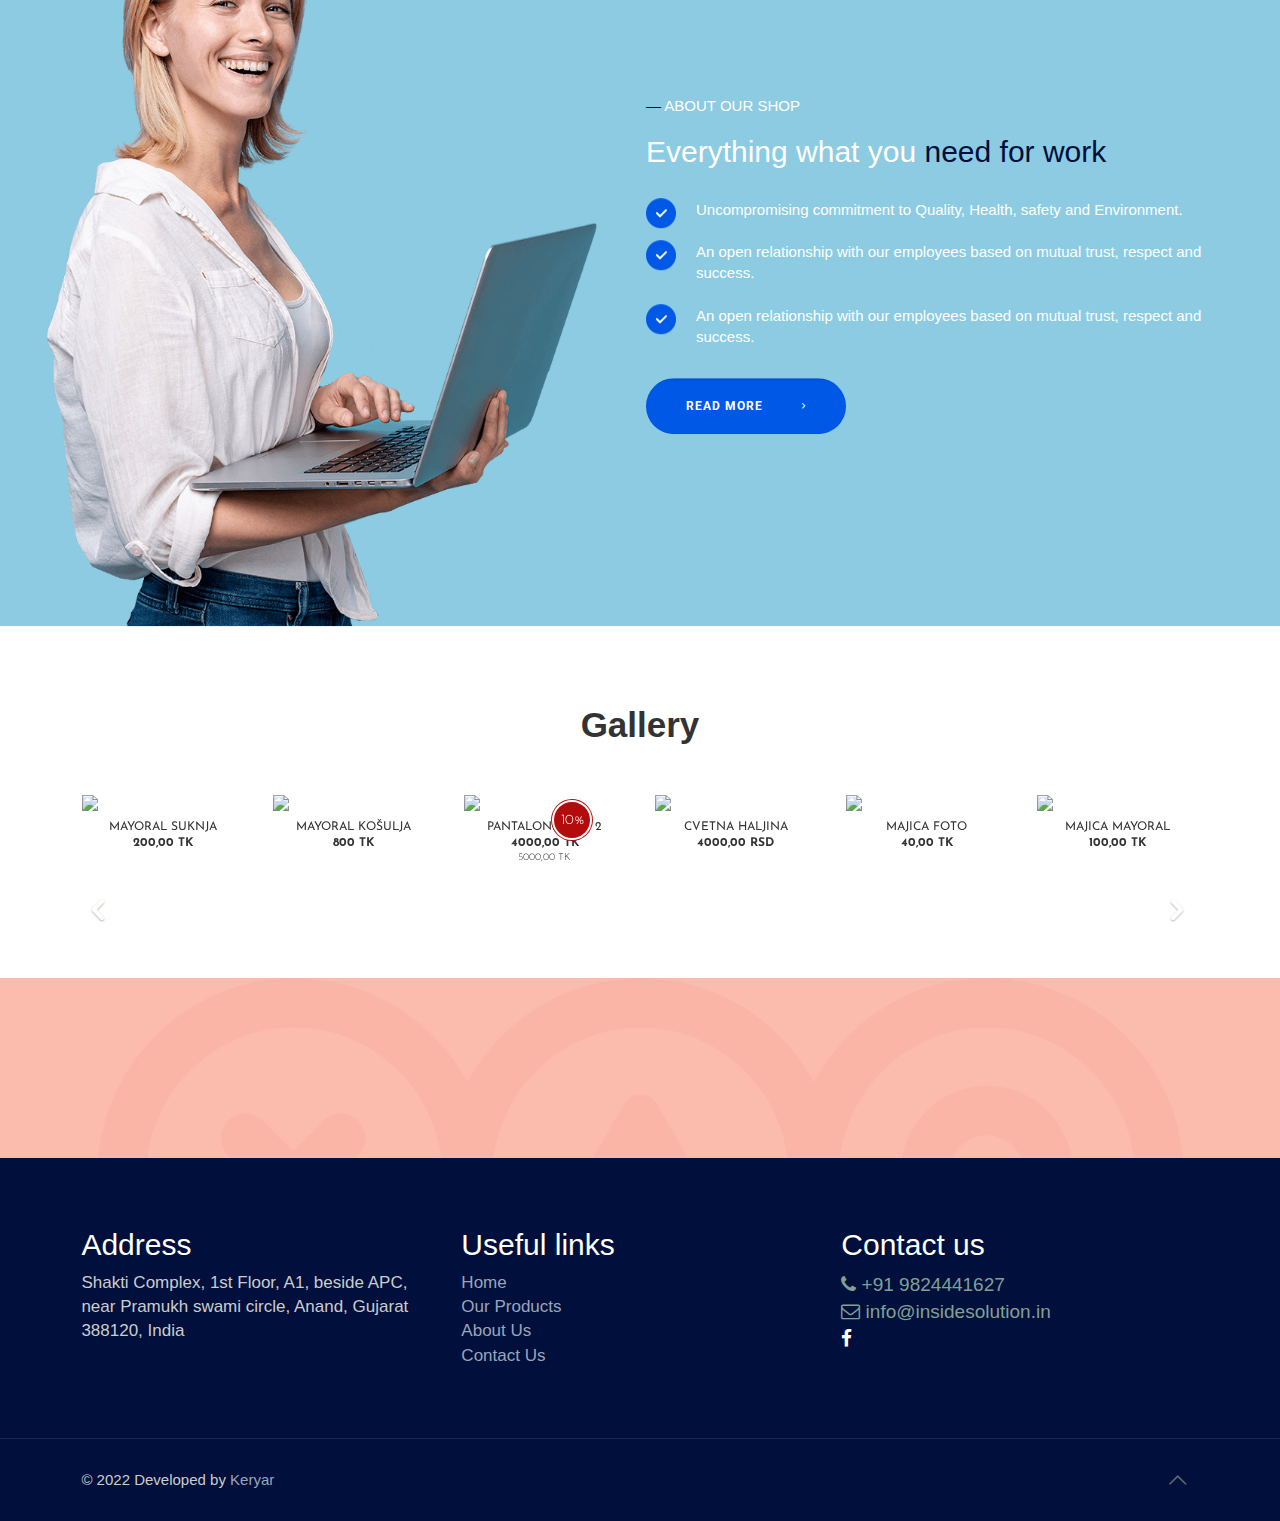
==== commit 13b55e55: "about us and home page" ====
--- a/index.html
+++ b/index.html
@@ -56,7 +56,7 @@
         h5 {
             font-size: large;
         }
-        
+
 
         #slider-text {
             padding-top: 40px;
@@ -289,7 +289,7 @@
 
         }
 
-        a[class="b1"]:hover{
+        a[class="b1"]:hover {
             text-decoration: none;
         }
     </style>
@@ -658,16 +658,16 @@
                                         <div class="column mcb-column one column_divider">
                                             <hr class="no_line" style="margin:0 auto 40px">
                                         </div>
-                                        <div class="column mcb-column one column_column">
+                                        <!-- <div class="column mcb-column one column_column">
                                             <div class="column_attr clearfix align_center">
                                                 <h2 style="font-size: 35px;font-weight:bold">Promoted products</h2>
                                             </div>
-                                        </div>
+                                        </div> -->
                                     </div>
                                 </div>
                             </div>
                         </div>
-                        <div class="section mcb-section  no-margin-h equal-height-wrap" style="padding-bottom:140px">
+                        <!-- <div class="section mcb-section  no-margin-h equal-height-wrap" style="padding-bottom:140px">
                             <div class="section_wrapper mcb-section-inner">
                                 <div class="wrap mcb-wrap one-second computershop-monthly-specials valign-top clearfix"
                                     style="padding:60px 5% 15px;background-color:#f2cec8">
@@ -684,7 +684,7 @@
                                                         <div class="item_wrapper">
                                                             <div class="image_frame scale-with-grid product-loop-thumb">
                                                                 <div class="image_wrapper">
-                                                                    <a >
+                                                                    <a>
                                                                         <div class="mask"></div><img width="480"
                                                                             height="480"
                                                                             src="assets/images/computershop-products-pic3-480x480.png"
@@ -692,8 +692,7 @@
                                                                             loading="lazy">
                                                                     </a>
                                                                     <div class="image_links">
-                                                                        <a class="link"><i
-                                                                                class="icon-link"></i></a>
+                                                                        <a class="link"><i class="icon-link"></i></a>
                                                                     </div>
                                                                 </div><span class="onsale"><i
                                                                         class="icon-star"></i></span>
@@ -729,15 +728,13 @@
                                                                             loading="lazy">
                                                                     </a>
                                                                     <div class="image_links">
-                                                                        <a class="link"><i
-                                                                                class="icon-link"></i></a>
+                                                                        <a class="link"><i class="icon-link"></i></a>
                                                                     </div>
                                                                 </div><span class="onsale"><i
                                                                         class="icon-star"></i></span>
                                                             </div>
                                                             <div class="desc">
-                                                                <h4><a>Sagittis</a></h4><span
-                                                                    class="price"><del><span
+                                                                <h4><a>Sagittis</a></h4><span class="price"><del><span
                                                                             class="woocommerce-Price-amount amount">
                                                                             <bdi>
                                                                                 <span
@@ -766,14 +763,13 @@
                                                                             loading="lazy">
                                                                     </a>
                                                                     <div class="image_links">
-                                                                        <a class="link"><i
-                                                                                class="icon-link"></i></a>
+                                                                        <a class="link"><i class="icon-link"></i></a>
                                                                     </div>
                                                                 </div><span class="onsale"><i
                                                                         class="icon-star"></i></span>
                                                             </div>
                                                             <div class="desc">
-                                                                <h4><a >Lobortis 3.5</a></h4><span
+                                                                <h4><a>Lobortis 3.5</a></h4><span
                                                                     class="price"><del><span
                                                                             class="woocommerce-Price-amount amount">
                                                                             <bdi>
@@ -804,18 +800,209 @@
                                                 style="background-color:#8dcce3;">
                                                 <h4 style="font-size: 25px;">Black Friday Sale</h4>
                                                 <h3>Up to <strong>50%</strong> OFF</h3>
-                                                <!-- <hr class="no_line" style="margin:0 auto 15px"> -->
+                                                 <hr class="no_line" style="margin:0 auto 15px"> 
                                                 <div
                                                     class="image_frame image_item no_link scale-with-grid alignnone no_border">
                                                     <div class="image_wrapper"><img class="scale-with-grid"
                                                             src="assets/images/computershop-home-pic1.png">
                                                     </div>
                                                 </div>
-                                                <!-- <hr class="no_line" style="margin:0 auto 30px"> -->
+                                                 <hr class="no_line" style="margin:0 auto 30px"> 
                                                 <h5>Sale starts on November 24th</h5>
-                                                <!-- <hr class="no_line" style="margin:0 auto 15px"> -->
+                                                 <hr class="no_line" style="margin:0 auto 15px"> 
                                                 <a class="button  button_size_2" href="our-products.html"><span
                                                         class="button_label">SEE ALL OFFERS</span></a>
+                                            </div>
+                                        </div>
+                                    </div>
+                                </div>
+                            </div>
+                        </div>-->
+                        
+                        <div class="section mcb-section  no-margin-h equal-height-wrap" style="padding-bottom:140px">
+                            <div class="section_wrapper mcb-section-inner">
+                                <div class="wrap mcb-wrap one-second computershop-monthly-specials valign-top clearfix"
+                                    style="padding:60px 5% 15px;background-color:#f2cec8">
+                                    <div class="mcb-wrap-inner">
+                                        <div class="column mcb-column one column_shop_slider">
+                                            <div class="shop_slider" data-count="3">
+                                                <!-- <div class="blog_slider_header clearfix">
+                                                    <h4 class="title" style="font-size: 25px;">Monthly specials</h4>
+                                                    <div class="slider_navigation"></div>
+                                                </div> -->
+                                                <div class="column mcb-column column_quick_fact">
+                                                    <div class="quick_fact align_ animate-math">
+                                                        <div>
+                                                            <img src="assets/images/Mission.png" alt="Mission">
+                                                        </div>
+                                                        <h3 class="title" style="font-weight: bold;">Our Mission</h3>
+                                                        <hr class="hr_narrow">
+                                                        <div class="desc">
+                                                            Our Mission Defines What We Set Out
+                                                            To Do Each Day. Inside Solution
+                                                            Aspires For A Leading Market Position
+                                                            By Delivering Best In Class Engineering
+                                                            Consultancy Services And Upholding
+                                                            Top‑tier Quality And Ethical Standards
+                                                            As The Firm's Backbone Of Progressive
+                                                            Growth.
+                                                        </div>
+                                                    </div>
+                                                </div>
+                                                <ul class="shop_slider_ul">
+                                                    <li
+                                                        class="product type-product has-post-thumbnail product_cat-core-parts product_cat-peripherals first instock sale shipping-taxable purchasable product-type-simple">
+                                                        <div class="item_wrapper">
+                                                            <div class="image_frame scale-with-grid product-loop-thumb">
+                                                                <div class="image_wrapper">
+                                                                    <!-- <a>
+                                                                        <div class="mask"></div><img width="480"
+                                                                            height="480"
+                                                                            src="assets/images/computershop-products-pic3-480x480.png"
+                                                                            class="scale-with-grid wp-post-image"
+                                                                            loading="lazy">
+                                                                    </a> -->
+                                                                    <!-- <div class="image_links">
+                                                                        <a class="link"><i class="icon-link"></i></a>
+                                                                    </div> -->
+                                                                <!-- </div><span class="onsale"><i
+                                                                        class="icon-star"></i></span> -->
+                                                                </div>
+                                                               <div class="desc">
+                                                                <!-- <h4><a>Aliquam 2020</a></h4><span
+                                                                    class="price"><del><span
+                                                                            class="woocommerce-Price-amount amount">
+                                                                            <bdi>
+                                                                                <span
+                                                                                    class="woocommerce-Price-currencySymbol">&pound;</span>920.00
+                                                                            </bdi>
+                                                                        </span>
+                                                                    </del> <ins><span
+                                                                            class="woocommerce-Price-amount amount">
+                                                                            <bdi>
+                                                                                <span
+                                                                                    class="woocommerce-Price-currencySymbol">&pound;</span>880.00
+                                                                            </bdi></span></ins></span> -->
+                                                            </div>
+                                                        </div>
+                                                    </li>
+                                                    <li
+                                                        class="product type-product has-post-thumbnail product_cat-accessories product_cat-core-parts  instock sale shipping-taxable purchasable product-type-simple">
+                                                        <div class="item_wrapper">
+                                                            <div class="image_frame scale-with-grid product-loop-thumb">
+                                                                <div class="image_wrapper">
+
+                                                                    
+                                                                    <a>
+                                                                        <!-- <div class="mask"></div><img width="480"
+                                                                            height="480"
+                                                                            src="assets/images/computershop-products-pic6-480x480.png"
+                                                                            class="scale-with-grid wp-post-image"
+                                                                            loading="lazy"> -->
+                                                                    </a>
+                                                                    <!-- <div class="image_links">
+                                                                        <a class="link"><i class="icon-link"></i></a>
+                                                                    </div>
+                                                                </div><span class="onsale"><i
+                                                                        class="icon-star"></i></span> -->
+
+                                                                        
+                                                            </div>
+                                                            <div class="desc">
+                                                                
+                                                                <!-- <h4><a>Sagittis</a></h4><span class="price"><del><span
+                                                                            class="woocommerce-Price-amount amount">
+                                                                            <bdi>
+                                                                                <span
+                                                                                    class="woocommerce-Price-currencySymbol">&pound;</span>380.00
+                                                                            </bdi>
+                                                                        </span>
+                                                                    </del> <ins><span
+                                                                            class="woocommerce-Price-amount amount">
+                                                                            <bdi>
+                                                                                <span
+                                                                                    class="woocommerce-Price-currencySymbol">&pound;</span>320.00
+                                                                            </bdi></span></ins></span> -->
+                                                            </div>
+                                                        </div>
+                                                    </li>
+                                                    <li
+                                                        class="product type-product has-post-thumbnail product_cat-accessories product_cat-printers last instock sale shipping-taxable purchasable product-type-simple">
+                                                        <div class="item_wrapper">
+                                                            <div class="image_frame scale-with-grid product-loop-thumb">
+                                                                <div class="image_wrapper">
+                                                                    <a>
+                                                                        <!-- <div class="mask"></div><img width="480"
+                                                                            height="480"
+                                                                            src="assets/images/computershop-products-pic7-480x480.png"
+                                                                            class="scale-with-grid wp-post-image"
+                                                                            loading="lazy"> -->
+                                                                    </a>
+                                                                    <!-- <div class="image_links">
+                                                                        <a class="link"><i class="icon-link"></i></a>
+                                                                    </div>
+                                                                </div><span class="onsale"><i
+                                                                        class="icon-star"></i></span> -->
+                                                            </div>
+                                                            <div class="desc">
+                                                                <!-- <h4><a>Lobortis 3.5</a></h4><span
+                                                                    class="price"><del><span
+                                                                            class="woocommerce-Price-amount amount">
+                                                                            <bdi>
+                                                                                <span
+                                                                                    class="woocommerce-Price-currencySymbol">&pound;</span>220.00
+                                                                            </bdi>
+                                                                        </span>
+                                                                    </del> <ins><span
+                                                                            class="woocommerce-Price-amount amount">
+                                                                            <bdi>
+                                                                                <span
+                                                                                    class="woocommerce-Price-currencySymbol">&pound;</span>200.00
+                                                                            </bdi></span></ins></span> -->
+                                                            </div>
+                                                        </div>
+                                                    </li>
+                                                </ul>
+                                                <!-- <div class="slider_pager slider_pagination"></div> -->
+                                            </div>
+                                        </div>
+                                    </div>
+                                </div>
+                                <div class="wrap mcb-wrap one-second computershop-discount valign-top clearfix"
+                                    style="padding:60px 5% 15px;background-color:#8dcce3">
+                                    <div class="mcb-wrap-inner">
+                                        <div class="column mcb-column one column_column">
+                                            <div class="column_attr clearfix align_center"
+                                                style="background-color:#8dcce3;">
+                                                <div class="column mcb-column column_quick_fact">
+                                                    <div class="quick_fact align_ animate-math">
+                                                        <div>
+                                                            <img src="assets/images/Vision.png" alt="Vision">
+                                                        </div>
+                                                        <h3 class="title" style="font-weight: bold;">Our Vision</h3>
+                                                        <hr class="hr_narrow">
+                                                        <div class="desc">
+                                                            Inside Solution In Pursuit of Excellence. our
+                                                            vision reminds each of us of what we should
+                                                            be striving for each day and where we
+                                                            ultimately want to be as a company
+                                                        </div>
+                                                    </div>
+                                                </div>
+                                                <!-- <h4 style="font-size: 25px;">Black Friday Sale</h4>
+                                                <h3>Up to <strong>50%</strong> OFF</h3> -->
+                                                <!-- <hr class="no_line" style="margin:0 auto 15px"> -->
+                                                <div
+                                                    class="image_frame image_item no_link scale-with-grid alignnone no_border">
+                                                    <!-- <div class="image_wrapper"><img class="scale-with-grid"
+                                                            src="assets/images/computershop-home-pic1.png">
+                                                    </div> -->
+                                                </div>
+                                                <!-- <hr class="no_line" style="margin:0 auto 30px"> -->
+                                                <!-- <h5>Sale starts on November 24th</h5> -->
+                                                <!-- <hr class="no_line" style="margin:0 auto 15px"> -->
+                                                <!-- <a class="button  button_size_2" href="our-products.html"><span
+                                                        class="button_label">SEE ALL OFFERS</span></a> -->
                                             </div>
                                         </div>
                                     </div>
@@ -853,7 +1040,8 @@
                                             <div class="column_attr clearfix"
                                                 style="background-image:url('assets/images/computershop-icon1.png');background-repeat:no-repeat;background-position:left top;padding:1px 0 0 50px;">
                                                 <p style="color: #fff;font-size: 15px;">
-                                                    Lorem ipsum dolor sit amet enim
+                                                    Uncompromising commitment to Quality, Health, safety and
+                                                    Environment.
                                                 </p>
                                             </div>
                                         </div>
@@ -861,7 +1049,8 @@
                                             <div class="column_attr clearfix"
                                                 style="background-image:url('assets/images/computershop-icon1.png');background-repeat:no-repeat;background-position:left top;padding:1px 0 0 50px;">
                                                 <p style="color: #fff;font-size: 15px;">
-                                                    Vestibulum dapibus, mauris nec malesuada
+                                                    An open relationship with our employees based on mutual
+                                                    trust, respect and success.
                                                 </p>
                                             </div>
                                         </div>
@@ -869,7 +1058,8 @@
                                             <div class="column_attr clearfix"
                                                 style="background-image:url('assets/images/computershop-icon1.png');background-repeat:no-repeat;background-position:left top;padding:1px 0 0 50px;">
                                                 <p style="color: #fff;font-size: 15px;">
-                                                    Quisque lorem tortor fringilla vestibulum id
+                                                    An open relationship with our employees based on mutual
+                                                    trust, respect and success.
                                                 </p>
                                             </div>
                                         </div>
@@ -956,8 +1146,7 @@
 
                                                                         <div class="item">
                                                                             <div class="col-xs-12 col-sm-6 col-md-2">
-                                                                                <img
-                                                                                    src="https://images.unsplash.com/photo-1532086853747-99450c17fa2e?ixlib=rb-0.3.5&ixid=eyJhcHBfaWQiOjEyMDd9&s=61a42a11f627b0d21d0df757d9b8fe23&auto=format&fit=crop&w=500&q=60"
+                                                                                <img src="https://images.unsplash.com/photo-1532086853747-99450c17fa2e?ixlib=rb-0.3.5&ixid=eyJhcHBfaWQiOjEyMDd9&s=61a42a11f627b0d21d0df757d9b8fe23&auto=format&fit=crop&w=500&q=60"
                                                                                     class="img-responsive center-block">
                                                                                 <h4 class="text-center">MAJICA MAYORAL
                                                                                 </h4>
@@ -1141,7 +1330,7 @@
                             <div class="section_wrapper mcb-section-inner">
                                 <div class="wrap mcb-wrap one  valign-top clearfix">
                                     <div class="mcb-wrap-inner">
-                                        <div class="column mcb-column one-fourth column_quick_fact">
+                                        <!-- <div class="column mcb-column one-fourth column_quick_fact">
                                             <div class="quick_fact align_ animate-math">
                                                 <div class="number-wrapper">
                                                     <span class="number" data-to="24">24</span>
@@ -1153,34 +1342,10 @@
                                                     cursus.
                                                 </div>
                                             </div>
-                                        </div>
-                                        <div class="column mcb-column one-fourth column_quick_fact">
-                                            <div class="quick_fact align_ animate-math">
-                                                <div class="number-wrapper">
-                                                    <span class="number" data-to="67">67</span>
-                                                </div>
-                                                <h3 class="title">Justo cursus</h3>
-                                                <hr class="hr_narrow">
-                                                <div class="desc">
-                                                    Fusce ut velit laoreet, tempus arcu eu, molestie tortor justo
-                                                    cursus.
-                                                </div>
-                                            </div>
-                                        </div>
-                                        <div class="column mcb-column one-fourth column_quick_fact">
-                                            <div class="quick_fact align_ animate-math">
-                                                <div class="number-wrapper">
-                                                    <span class="number" data-to="16">16</span>
-                                                </div>
-                                                <h3 class="title">Fusce velit</h3>
-                                                <hr class="hr_narrow">
-                                                <div class="desc">
-                                                    Fusce ut velit laoreet, tempus arcu eu, molestie tortor justo
-                                                    cursus.
-                                                </div>
-                                            </div>
-                                        </div>
-                                        <div class="column mcb-column one-fourth column_quick_fact">
+                                        </div> -->
+                                       
+                                        
+                                        <!-- <div class="column mcb-column one-fourth column_quick_fact">
                                             <div class="quick_fact align_ animate-math">
                                                 <div class="number-wrapper">
                                                     <span class="number" data-to="47">47</span>
@@ -1192,7 +1357,7 @@
                                                     cursus.
                                                 </div>
                                             </div>
-                                        </div>
+                                        </div> -->
                                         <!-- <div class="column mcb-column one column_column">
                                             <div class="column_attr clearfix align_center">
                                                 <h6 style="color: #fff4f1;font-size: 13px;">DON'T MISS ANYTHING</h6>
@@ -1289,7 +1454,7 @@
                             <div class="textwidget custom-html-widget">
                                 <h4 style="font-size: 30px;">Contact us</h4>
                                 <!-- <hr class="no_line" style="margin:0 auto 15px"> -->
-                                <p style="font-size: 19px;" > <a href="tel:+9198244 41627" class="b1"
+                                <p style="font-size: 19px;"> <a href="tel:+9198244 41627" class="b1"
                                         style="color:#80a093;padding-bottom: 3px;"><i class="fa fa-phone"></i> +91
                                         9824441627</a>
                                     <br>
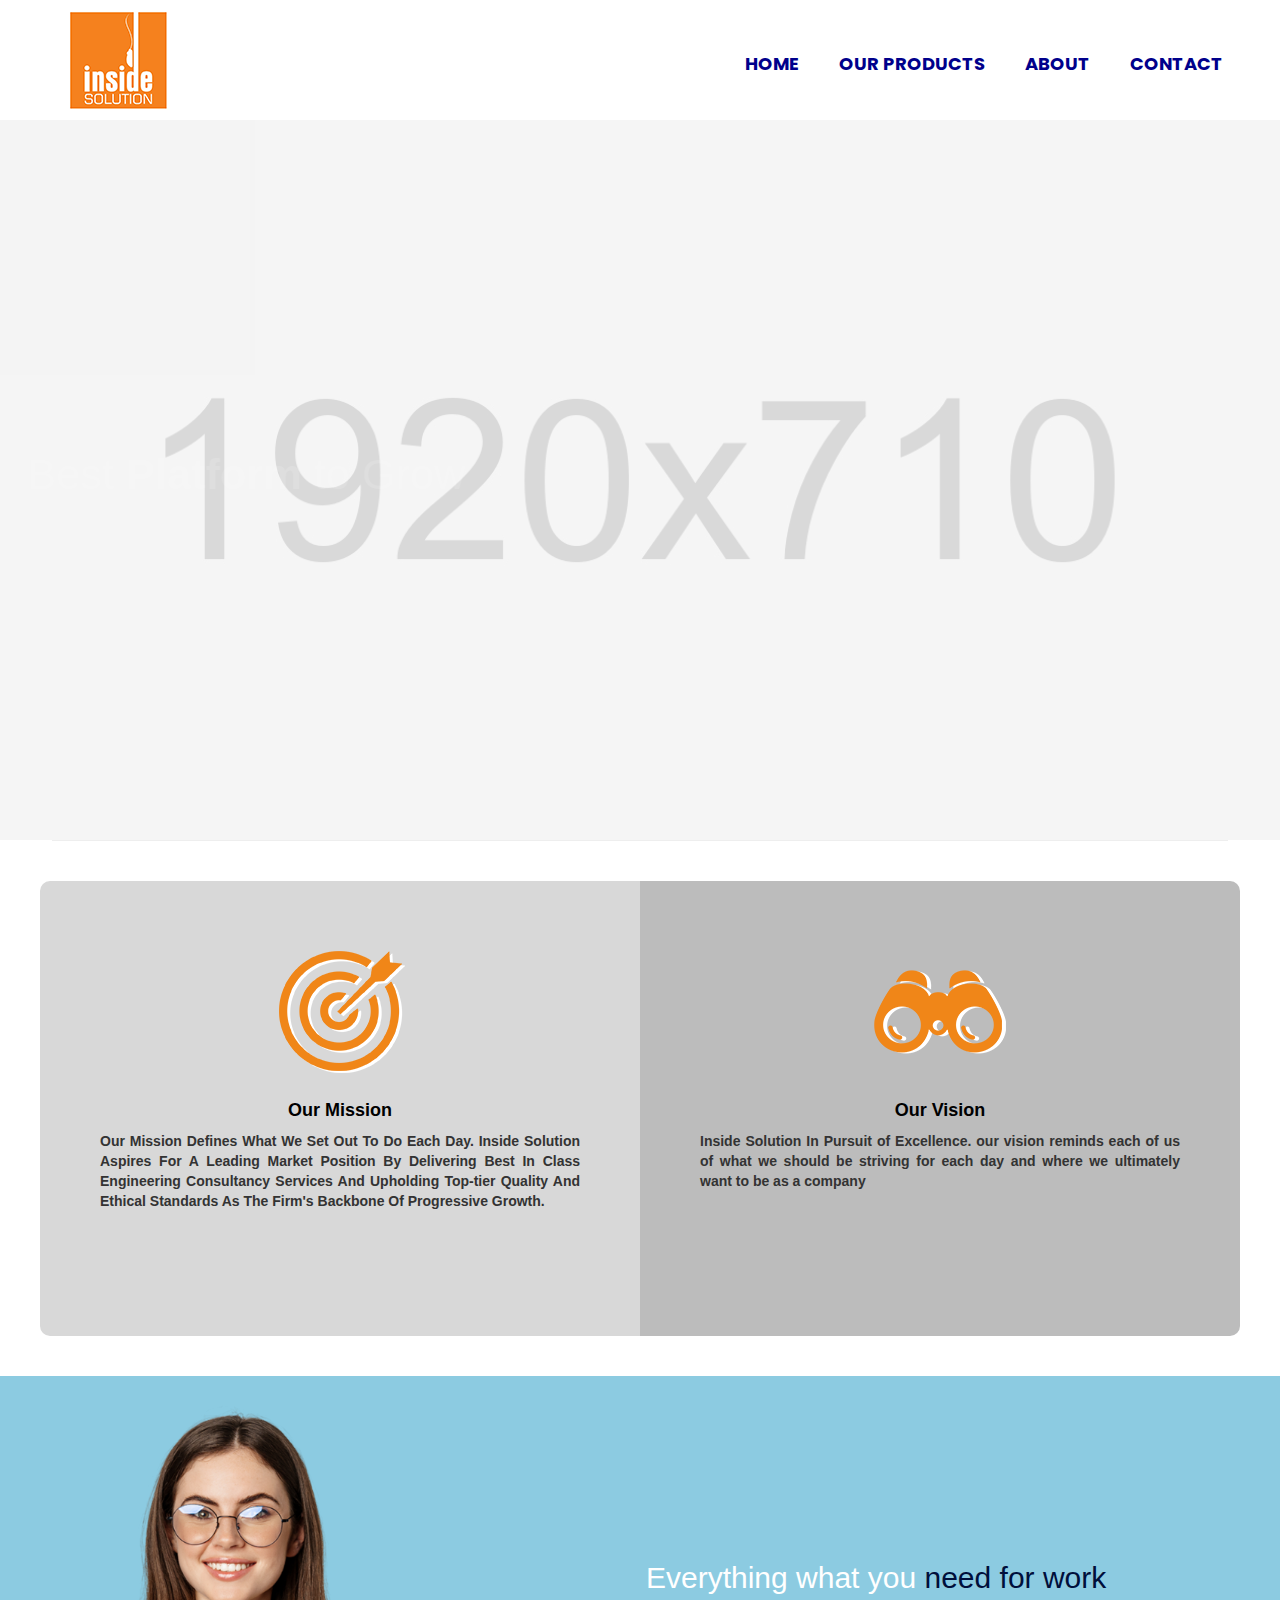
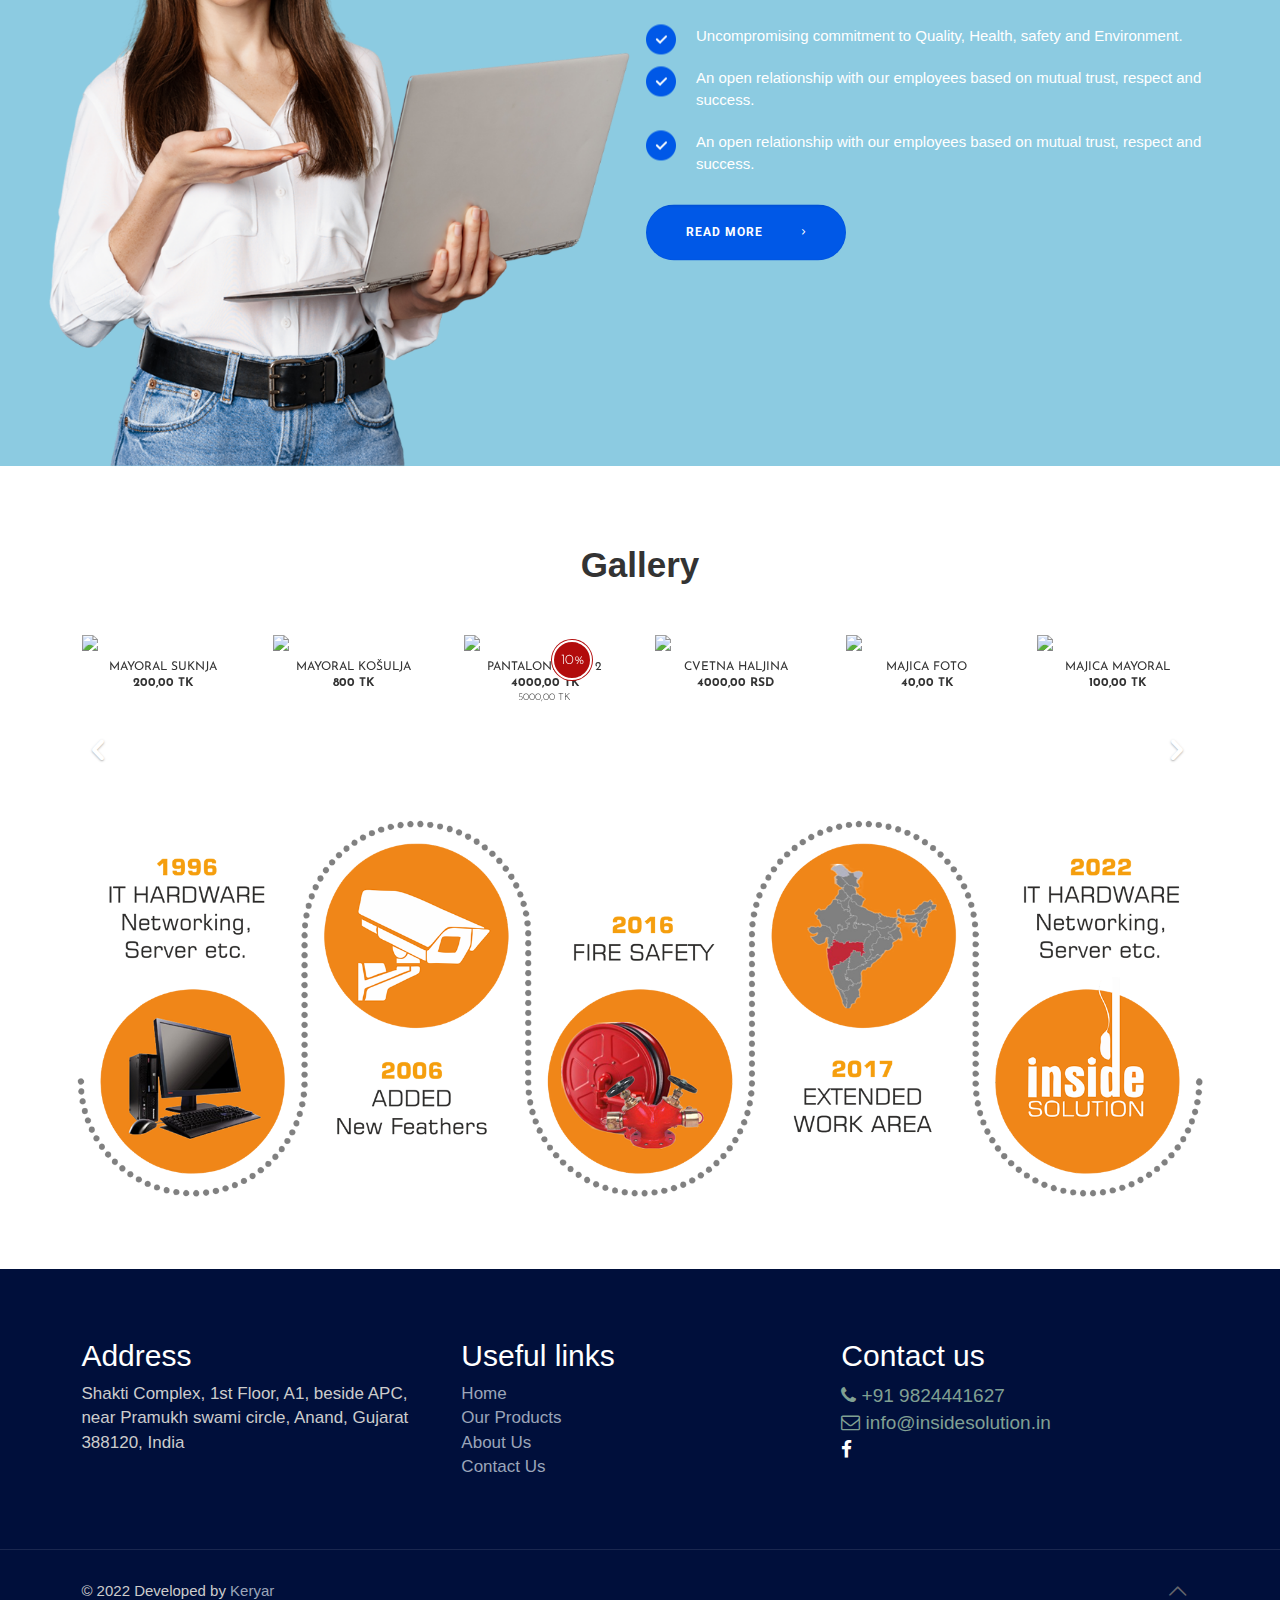
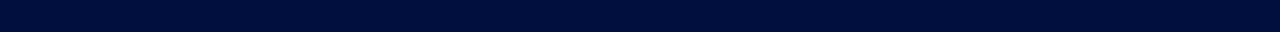
==== commit adcb4622: "SLIDER" ====
--- a/index.html
+++ b/index.html
@@ -312,7 +312,7 @@
                                     <a id="logo" href="index.html" title="Inside Solution" data-height="99px"
                                         data-padding="30"><img class="logo-main scale-with-grid"
                                             src="assets/images/Logo.png" data-retina="assets/images/Logo.png"
-                                            data-height="99" style="padding-top: 7px;max-height: 99px !important;"><img
+                                            data-height="99" style="padding-top: 7px;max-height: 106px !important;"><img
                                             class="logo-sticky scale-with-grid" src="assets/images/Logo.png"
                                             data-retina="assets/images/Logo.png" data-height="99"><img
                                             class="logo-mobile scale-with-grid" src="assets/images/Logo.png"
@@ -324,7 +324,7 @@
 
 
                             </div>
-                            <div class="top_bar_right" class="align_center" style="top:-15px">
+                            <div class="top_bar_right" class="align_center" style="top:-3px">
 
                                 <!-- <a id="header_cart" href="#"><i class="icon-cart"></i><span>0</span></a><a
                                         id="search_button" href="#"><i class="icon-search-fine"></i></a><a href="#"
@@ -366,7 +366,7 @@
                 </div>
                 <div class="mfn-main-slider mfn-rev-slider">
                     <p class="rs-p-wp-fix"></p>
-                    <rs-module-wrap id="rev_slider_1_1_wrapper" data-source="gallery"
+                    <!-- <rs-module-wrap id="rev_slider_1_1_wrapper" data-source="gallery"
                         style="background:transparent;padding:0;margin:0px auto;margin-top:0;margin-bottom:0;">
                         <rs-module id="rev_slider_1_1" data-version="6.2.22">
                             <rs-slides>
@@ -573,6 +573,133 @@
                             </rs-static-layers>
                         </rs-module>
 
+                    </rs-module-wrap> -->
+                    <rs-module-wrap id="rev_slider_1_1_wrapper" data-source="gallery">
+                        <rs-module id="rev_slider_1_1" data-version="6.0.1" class="rev_slider_1_1_height">
+                            <!-- rs-slides -->
+                            <rs-slides>
+                                <!-- rs-slide -->
+                                <rs-slide data-key="rs-1" data-title="Slide" data-thumb="assets\images\slides\01.jpg"
+                                    data-anim="  ei:d;eo:d;s:1000;r:0;t:fade;sl:0;">
+                                    <img src="assets/images/1920x710.jpg" title="home-mainslider-bg001" width="1920" height="850"
+                                        class="rev-slidebg" data-no-retina>
+                                    <rs-layer id="slider-1-slide-1-layer-0" class="ttm-bgcolor-skincolor" data-type="shape"
+                                        data-sp_ch="on" data-xy="xo:54px,54px,-100px,-96px;yo:327px,197px,105px,64px;"
+                                        data-text="w:normal;s:20,20,12,7;l:0,0,15,9;"
+                                        data-dim="w:55px,55px,34px,20px;h:4px,4px,2px,1px;" data-vbility="t,t,f,f"
+                                        data-frame_0="x:50,50,31,19;" data-frame_1="e:Power0.easeIn;st:190;sR:190;"
+                                        data-frame_999="o:0;st:w;sR:8510;">
+            
+                                    </rs-layer>
+                                    <rs-layer id="slider" data-type="text" data-color="#fff" data-rsp_ch="on"
+                                        data-xy="x:l,l,l,c;xo:50px,50px,40px,0;yo:342px,212px,111px,84px;"
+                                        data-text="w:normal;s:52,52,40,27;l:60,60,40,40;fw:300;" data-frame_0="x:-50,-50,-31,-19;"
+                                        data-frame_1="e:Power0.easeIn;st:250;sp:800;sR:250;" data-frame_999="o:0;st:w;sR:7950;"
+                                        style="font-size: medium !important;">
+                                        <p style="font-size: smaller;"> Best <strong class="ttm-textcolor">Platform</strong> to Grow
+                                        </p>
+                                    </rs-layer>
+                                    <rs-layer id="slider" data-type="text" data-color="#fff" data-rsp_ch="on"
+                                        data-xy="x:l,l,l,c;xo:50px,50px,40px,0;yo:409px,279px,163px,129px;"
+                                        data-text="w:normal;s:62,62,50,37;l:70,70,50,50;fw:300;" data-frame_0="x:-50,-50,-31,-19;"
+                                        data-frame_1="e:Power0.easeIn;st:450;sp:800;sR:450;" data-frame_999="o:0;st:w;sR:7750;">
+                                        <p style="font-size: smaller;"> Your Business</p>
+                                    </rs-layer>
+            
+                                </rs-slide>
+                                <!-- rs-slide -->
+                                <!-- rs-slide -->
+                                <rs-slide data-key="rs-2" data-title="Slide" data-thumb="assets\images\slides\02.jpg"
+                                    data-anim="ei:d;eo:d;s:1000;r:0;t:fade;sl:0;">
+            
+                                    <img src="assets/images/1920x710.jpg title="home-mainslider-bg002" width="1920" height="850"
+                                        class="rev-slidebg" data-no-retina>
+            
+                                    <rs-layer id="slider-1-slide-2-layer-0" class="ttm-bgcolor-skincolor" data-type="shape"
+                                        data-rsp_ch="on" data-xy="x:r;xo:699px,678px,-100px,-96px;yo:327px,197px,105px,64px;"
+                                        data-text="w:normal;s:20,20,12,7;l:0,0,15,9;"
+                                        data-dim="w:55px,55px,34px,20px;h:4px,4px,2px,1px;" data-vbility="t,t,f,f"
+                                        data-frame_0="x:50,50,31,19;" data-frame_1="e:Power0.easeIn;st:190;sR:190;"
+                                        data-frame_999="o:0;st:w;sR:8510;">
+                                    </rs-layer>
+                                    <rs-layer id="slider" data-type="text" data-color="#fff" data-rsp_ch="on"
+                                        data-xy="x:l,l,l,c;xo:50px,50px,40px,0;yo:342px,212px,111px,84px;"
+                                        data-text="w:normal;s:52,52,40,27;l:60,60,40,40;fw:300;" data-frame_0="x:-50,-50,-31,-19;"
+                                        data-frame_1="e:Power0.easeIn;st:250;sp:800;sR:250;" data-frame_999="o:0;st:w;sR:7950;"
+                                        style="font-size: medium !important;">
+                                        <p style="font-size: smaller;"> Real-Time Monitoring</p>
+                                    </rs-layer>
+                                    <rs-layer id="slider" data-type="text" data-color="#fff" data-rsp_ch="on"
+                                        data-xy="x:l,l,l,c;xo:50px,50px,40px,0;yo:409px,279px,163px,129px;"
+                                        data-text="w:normal;s:62,62,50,37;l:70,70,50,50;fw:300;" data-frame_0="x:-50,-50,-31,-19;"
+                                        data-frame_1="e:Power0.easeIn;st:450;sp:800;sR:450;" data-frame_999="o:0;st:w;sR:7750;">
+                                        <p style="font-size: smaller;"> Your <strong class="ttm-textcolor">Infrstracture</strong>
+                                        </p>
+                                    </rs-layer>
+            
+                                </rs-slide>
+                                <!-- rs-slide -->
+                                <rs-slide data-key="rs-3" data-title="Slide" data-thumb="assets\images\slides\03.jpg"
+                                    data-anim="ei:d;eo:d;s:1000;r:0;t:fade;sl:0;">
+            
+                                    <img src="assets/images/1920x710.jpg" title="home-mainslider-bg002" width="1920" height="850"
+                                        class="rev-slidebg" data-no-retina>
+            
+                                    <rs-layer id="slider-1-slide-2-layer-0" class="ttm-bgcolor-skincolor" data-type="shape"
+                                        data-rsp_ch="on" data-xy="x:r;xo:699px,678px,-100px,-96px;yo:327px,197px,105px,64px;"
+                                        data-text="w:normal;s:20,20,12,7;l:0,0,15,9;"
+                                        data-dim="w:55px,55px,34px,20px;h:4px,4px,2px,1px;" data-vbility="t,t,f,f"
+                                        data-frame_0="x:50,50,31,19;" data-frame_1="e:Power0.easeIn;st:190;sR:190;"
+                                        data-frame_999="o:0;st:w;sR:8510;">
+                                    </rs-layer>
+                                    <rs-layer id="slider" data-type="text" data-color="#fff" data-rsp_ch="on"
+                                        data-xy="x:l,l,l,c;xo:50px,50px,40px,0;yo:342px,212px,111px,84px;"
+                                        data-text="w:normal;s:52,52,40,27;l:60,60,40,40;fw:300;" data-frame_0="x:-50,-50,-31,-19;"
+                                        data-frame_1="e:Power0.easeIn;st:250;sp:800;sR:250;" data-frame_999="o:0;st:w;sR:7950;"
+                                        style="font-size: medium !important;">
+                                        <p style="font-size: smaller;"> Real-Time Monitoring</p>
+                                    </rs-layer>
+                                    <rs-layer id="slider" data-type="text" data-color="#fff" data-rsp_ch="on"
+                                        data-xy="x:l,l,l,c;xo:50px,50px,40px,0;yo:409px,279px,163px,129px;"
+                                        data-text="w:normal;s:62,62,50,37;l:70,70,50,50;fw:300;" data-frame_0="x:-50,-50,-31,-19;"
+                                        data-frame_1="e:Power0.easeIn;st:450;sp:800;sR:450;" data-frame_999="o:0;st:w;sR:7750;">
+                                        <p style="font-size: smaller;"> Your <strong class="ttm-textcolor">Infrstracture</strong>
+                                        </p>
+                                    </rs-layer>
+            
+                                </rs-slide>
+                                <rs-slide data-key="rs-4" data-title="Slide" data-thumb="assets\images\slides\04.jpg"
+                                    data-anim="ei:d;eo:d;s:1000;r:0;t:fade;sl:0;">
+            
+                                    <img src="assets/images/1920x710.jpg" title="home-mainslider-bg002" width="1920" height="850"
+                                        class="rev-slidebg" data-no-retina>
+            
+                                    <rs-layer id="slider-1-slide-2-layer-0" class="ttm-bgcolor-skincolor" data-type="shape"
+                                        data-rsp_ch="on" data-xy="x:r;xo:699px,678px,-100px,-96px;yo:327px,197px,105px,64px;"
+                                        data-text="w:normal;s:20,20,12,7;l:0,0,15,9;"
+                                        data-dim="w:55px,55px,34px,20px;h:4px,4px,2px,1px;" data-vbility="t,t,f,f"
+                                        data-frame_0="x:50,50,31,19;" data-frame_1="e:Power0.easeIn;st:190;sR:190;"
+                                        data-frame_999="o:0;st:w;sR:8510;">
+                                    </rs-layer>
+                                    <rs-layer id="slider" data-type="text" data-color="#fff" data-rsp_ch="on"
+                                        data-xy="x:l,l,l,c;xo:50px,50px,40px,0;yo:342px,212px,111px,84px;"
+                                        data-text="w:normal;s:52,52,40,27;l:60,60,40,40;fw:300;" data-frame_0="x:-50,-50,-31,-19;"
+                                        data-frame_1="e:Power0.easeIn;st:250;sp:800;sR:250;" data-frame_999="o:0;st:w;sR:7950;"
+                                        style="font-size: medium !important;">
+                                        <p style="font-size: smaller;"> Real-Time Monitoring</p>
+                                    </rs-layer>
+                                    <rs-layer id="slider" data-type="text" data-color="#fff" data-rsp_ch="on"
+                                        data-xy="x:l,l,l,c;xo:50px,50px,40px,0;yo:409px,279px,163px,129px;"
+                                        data-text="w:normal;s:62,62,50,37;l:70,70,50,50;fw:300;" data-frame_0="x:-50,-50,-31,-19;"
+                                        data-frame_1="e:Power0.easeIn;st:450;sp:800;sR:450;" data-frame_999="o:0;st:w;sR:7750;">
+                                        <p style="font-size: smaller;"> Your <strong class="ttm-textcolor">Infrstracture</strong>
+                                        </p>
+                                    </rs-layer>
+            
+                                </rs-slide>
+                            </rs-slides>
+                        </rs-module>
+                        <!-- rs-module -->
                     </rs-module-wrap>
                 </div>
             </header>
@@ -581,7 +708,7 @@
             <div class="content_wrapper clearfix">
                 <div class="sections_group">
                     <div class="entry-content">
-                        <div class="section mcb-section" style="padding-top:60px">
+                        <div class="section mcb-section">
                             <div class="section_wrapper mcb-section-inner">
                                 <div class="wrap mcb-wrap one  valign-top clearfix">
                                     <div class="mcb-wrap-inner">
@@ -818,11 +945,11 @@
                                 </div>
                             </div>
                         </div>-->
-                        
-                        <div class="section mcb-section  no-margin-h equal-height-wrap" style="padding-bottom:140px">
+
+                        <div class="section mcb-section  no-margin-h equal-height-wrap" style="padding-bottom:40px">
                             <div class="section_wrapper mcb-section-inner">
                                 <div class="wrap mcb-wrap one-second computershop-monthly-specials valign-top clearfix"
-                                    style="padding:60px 5% 15px;background-color:#f2cec8">
+                                    style="padding:60px 5% 15px;background-color:#d8d8d8">
                                     <div class="mcb-wrap-inner">
                                         <div class="column mcb-column one column_shop_slider">
                                             <div class="shop_slider" data-count="3">
@@ -835,9 +962,9 @@
                                                         <div>
                                                             <img src="assets/images/Mission.png" alt="Mission">
                                                         </div>
-                                                        <h3 class="title" style="font-weight: bold;">Our Mission</h3>
+                                                        <h3 class="title" style="font-weight: bold; color: black; ">Our Mission</h3>
                                                         <hr class="hr_narrow">
-                                                        <div class="desc">
+                                                        <div class="desc" style="text-align: justify; font-weight: 700;">
                                                             Our Mission Defines What We Set Out
                                                             To Do Each Day. Inside Solution
                                                             Aspires For A Leading Market Position
@@ -865,11 +992,11 @@
                                                                     <!-- <div class="image_links">
                                                                         <a class="link"><i class="icon-link"></i></a>
                                                                     </div> -->
-                                                                <!-- </div><span class="onsale"><i
+                                                                    <!-- </div><span class="onsale"><i
                                                                         class="icon-star"></i></span> -->
                                                                 </div>
-                                                               <div class="desc">
-                                                                <!-- <h4><a>Aliquam 2020</a></h4><span
+                                                                <div class="desc">
+                                                                    <!-- <h4><a>Aliquam 2020</a></h4><span
                                                                     class="price"><del><span
                                                                             class="woocommerce-Price-amount amount">
                                                                             <bdi>
@@ -883,8 +1010,8 @@
                                                                                 <span
                                                                                     class="woocommerce-Price-currencySymbol">&pound;</span>880.00
                                                                             </bdi></span></ins></span> -->
+                                                                </div>
                                                             </div>
-                                                        </div>
                                                     </li>
                                                     <li
                                                         class="product type-product has-post-thumbnail product_cat-accessories product_cat-core-parts  instock sale shipping-taxable purchasable product-type-simple">
@@ -892,7 +1019,7 @@
                                                             <div class="image_frame scale-with-grid product-loop-thumb">
                                                                 <div class="image_wrapper">
 
-                                                                    
+
                                                                     <a>
                                                                         <!-- <div class="mask"></div><img width="480"
                                                                             height="480"
@@ -906,11 +1033,11 @@
                                                                 </div><span class="onsale"><i
                                                                         class="icon-star"></i></span> -->
 
-                                                                        
-                                                            </div>
-                                                            <div class="desc">
-                                                                
-                                                                <!-- <h4><a>Sagittis</a></h4><span class="price"><del><span
+
+                                                                </div>
+                                                                <div class="desc">
+
+                                                                    <!-- <h4><a>Sagittis</a></h4><span class="price"><del><span
                                                                             class="woocommerce-Price-amount amount">
                                                                             <bdi>
                                                                                 <span
@@ -923,8 +1050,8 @@
                                                                                 <span
                                                                                     class="woocommerce-Price-currencySymbol">&pound;</span>320.00
                                                                             </bdi></span></ins></span> -->
+                                                                </div>
                                                             </div>
-                                                        </div>
                                                     </li>
                                                     <li
                                                         class="product type-product has-post-thumbnail product_cat-accessories product_cat-printers last instock sale shipping-taxable purchasable product-type-simple">
@@ -943,9 +1070,9 @@
                                                                     </div>
                                                                 </div><span class="onsale"><i
                                                                         class="icon-star"></i></span> -->
-                                                            </div>
-                                                            <div class="desc">
-                                                                <!-- <h4><a>Lobortis 3.5</a></h4><span
+                                                                </div>
+                                                                <div class="desc">
+                                                                    <!-- <h4><a>Lobortis 3.5</a></h4><span
                                                                     class="price"><del><span
                                                                             class="woocommerce-Price-amount amount">
                                                                             <bdi>
@@ -959,8 +1086,8 @@
                                                                                 <span
                                                                                     class="woocommerce-Price-currencySymbol">&pound;</span>200.00
                                                                             </bdi></span></ins></span> -->
+                                                                </div>
                                                             </div>
-                                                        </div>
                                                     </li>
                                                 </ul>
                                                 <!-- <div class="slider_pager slider_pagination"></div> -->
@@ -969,19 +1096,19 @@
                                     </div>
                                 </div>
                                 <div class="wrap mcb-wrap one-second computershop-discount valign-top clearfix"
-                                    style="padding:60px 5% 15px;background-color:#8dcce3">
+                                    style="padding:60px 5% 15px;background-color:#bcbcbc">
                                     <div class="mcb-wrap-inner">
                                         <div class="column mcb-column one column_column">
                                             <div class="column_attr clearfix align_center"
-                                                style="background-color:#8dcce3;">
+                                                style="background-color:#bcbcbc;">
                                                 <div class="column mcb-column column_quick_fact">
                                                     <div class="quick_fact align_ animate-math">
                                                         <div>
                                                             <img src="assets/images/Vision.png" alt="Vision">
                                                         </div>
-                                                        <h3 class="title" style="font-weight: bold;">Our Vision</h3>
+                                                        <h3 class="title" style="font-weight: bold; color: black;">Our Vision</h3>
                                                         <hr class="hr_narrow">
-                                                        <div class="desc">
+                                                        <div class="desc" style="text-align: justify; font-weight: 700;">
                                                             Inside Solution In Pursuit of Excellence. our
                                                             vision reminds each of us of what we should
                                                             be striving for each day and where we
@@ -1029,9 +1156,9 @@
                                     <div class="mcb-wrap-inner">
                                         <div class="column mcb-column one column_column column-margin-20px">
                                             <div class="column_attr clearfix">
-                                                <h6 style="color: #fff;font-size: 15px;"><span
+                                                <!-- <h6 style="color: #fff;font-size: 15px;"><span
                                                         style="color: #000f3b;">—</span> ABOUT
-                                                    OUR SHOP</h6>
+                                                    OUR SHOP</h6> -->
                                                 <h2 style="color: #fff;">Everything what you <span
                                                         style="color: #000f3b;">need for work</span></h2>
                                             </div>
@@ -1326,10 +1453,11 @@
                             </div>
                         </div>
                         <div class="section mcb-section bg-contain"
-                            style="padding-top:110px;padding-bottom:70px;background-color:#fbbcad;background-image:url(assets/images/computershop-sectionbg1.png);background-repeat:no-repeat;background-position:center bottom">
+                            style="padding-bottom:70px;background-color:#fff;">
                             <div class="section_wrapper mcb-section-inner">
                                 <div class="wrap mcb-wrap one  valign-top clearfix">
                                     <div class="mcb-wrap-inner">
+                                        <img src="assets/images/Banner.png" alt="">
                                         <!-- <div class="column mcb-column one-fourth column_quick_fact">
                                             <div class="quick_fact align_ animate-math">
                                                 <div class="number-wrapper">
@@ -1343,8 +1471,8 @@
                                                 </div>
                                             </div>
                                         </div> -->
-                                       
-                                        
+
+
                                         <!-- <div class="column mcb-column one-fourth column_quick_fact">
                                             <div class="quick_fact align_ animate-math">
                                                 <div class="number-wrapper">
@@ -1398,6 +1526,13 @@
                 </div>
             </div>
         </div>
+        <style>
+            ol,
+            ul {
+                margin-top: 0;
+                margin-bottom: 17px;
+            }
+        </style>
         <footer id="Footer" class="clearfix">
             <div class="widgets_wrapper center">
                 <div class="container">
--- a/assets/css/global.css
+++ b/assets/css/global.css
@@ -49,6 +49,7 @@
 }
 ol, ul {
 	list-style: none;
+	margin-bottom: 10px;
 }
 blockquote, q {
 	quotes: none;
--- a/assets/css/computershop.css
+++ b/assets/css/computershop.css
@@ -1494,7 +1494,7 @@
 		width: 100%;
 		left: 0;
 		top: -60px;
-		height: 60px;
+		height: 88px;
 		z-index: 701;
 		background: #fff;
 		opacity: .97;
@@ -1513,7 +1513,7 @@
 		box-shadow: unset
 	}
 	#Top_bar.is-sticky .top_bar_right {
-		top: 0px;
+		top: 8px;
 		height: auto;
 	}
 	#Top_bar.is-sticky .top_bar_right_wrapper {
@@ -1541,7 +1541,7 @@
 	}
 	#Top_bar.is-sticky #logo img.logo-sticky {
 		display: inline;
-		max-height: 50px !important;
+		max-height: 80px !important;
 	}
 	#Top_bar.is-sticky .menu_wrapper {
 		clear: none
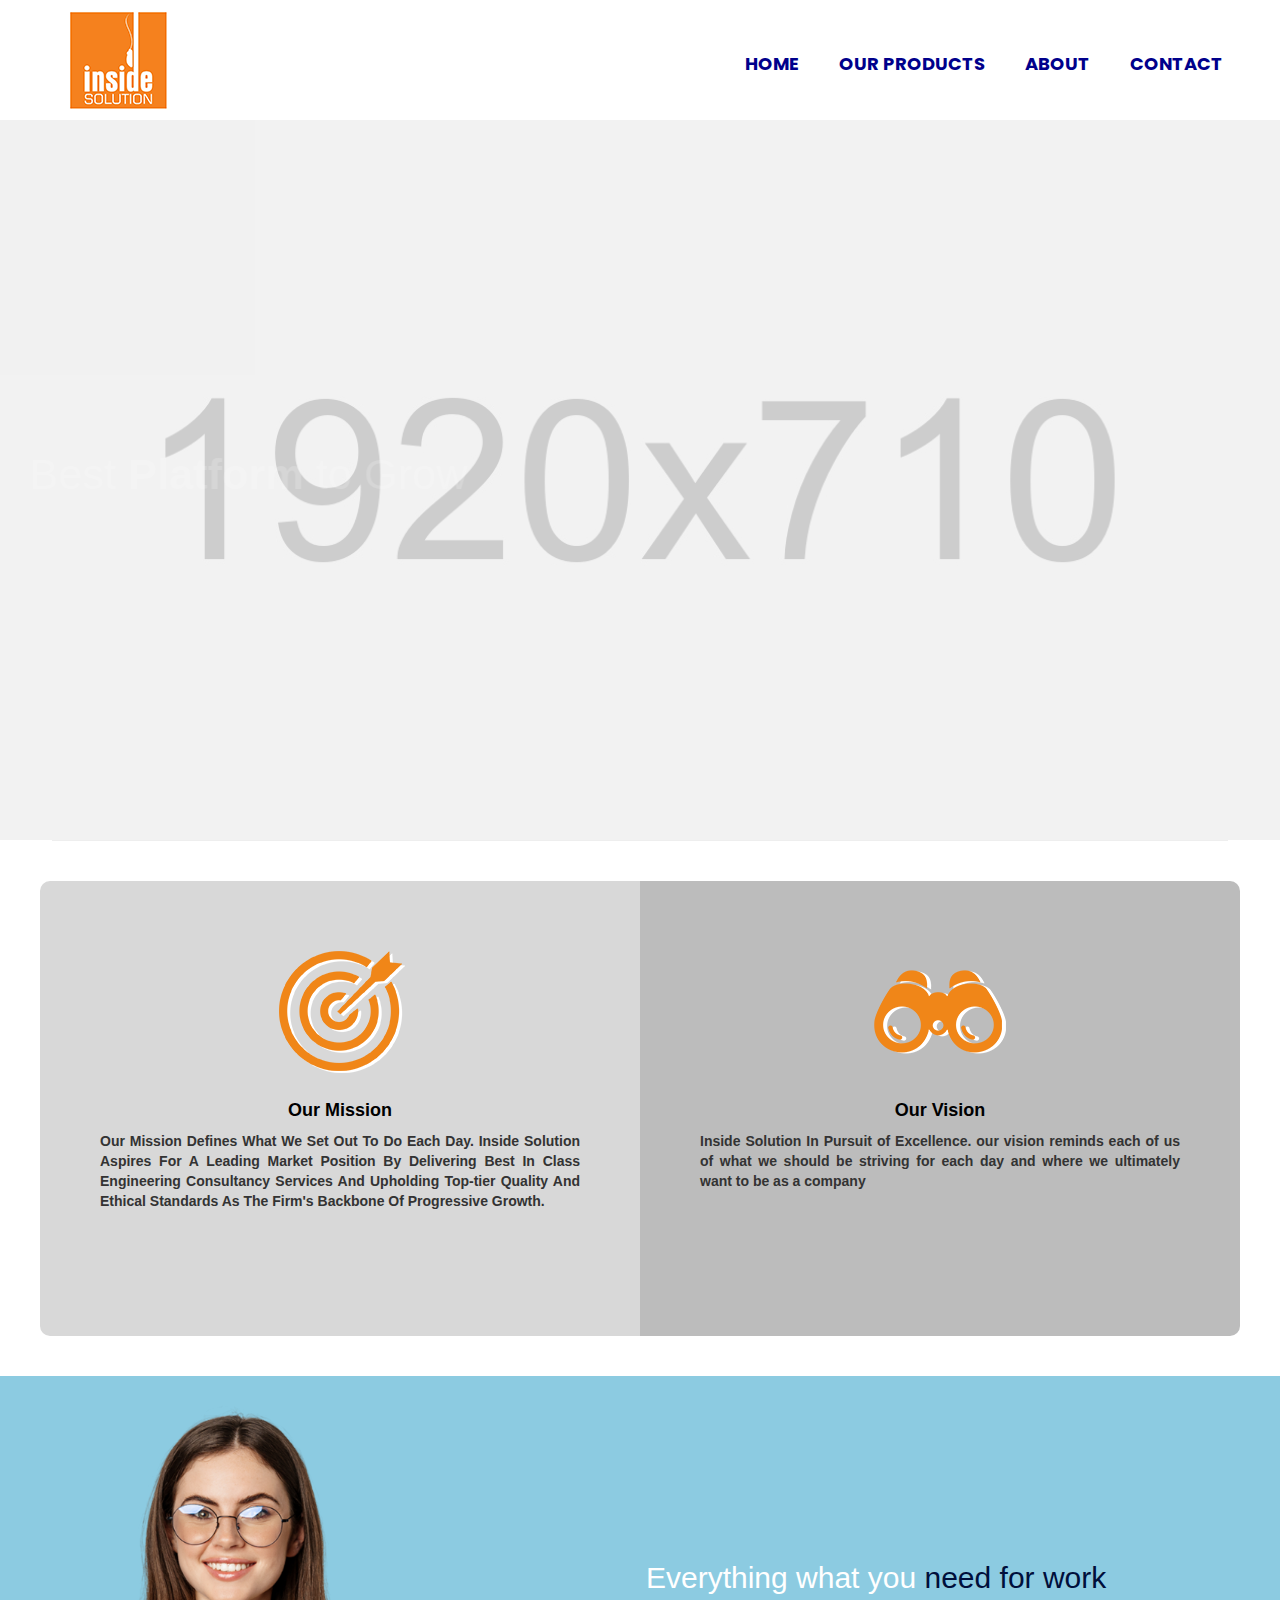
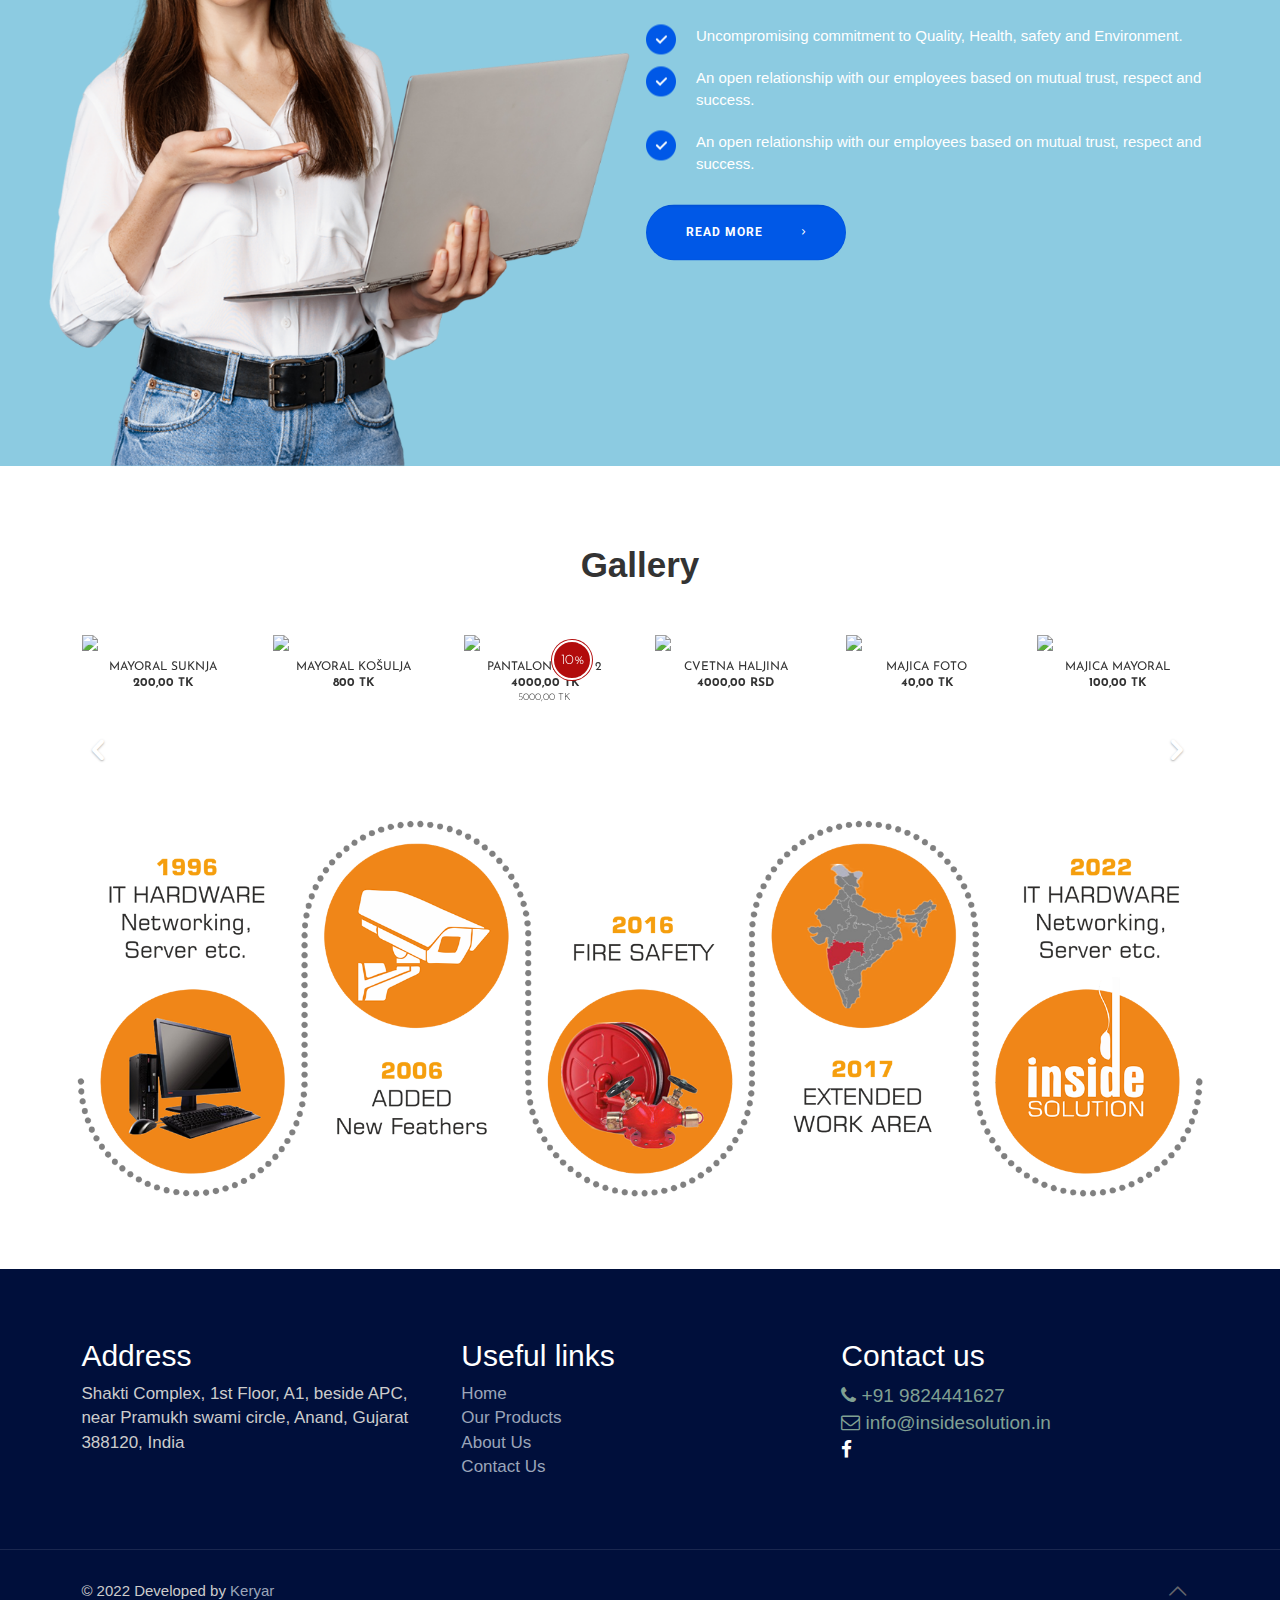
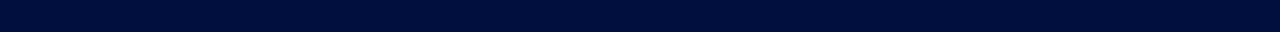
==== commit e7958f43: "SPACE" ====
--- a/index.html
+++ b/index.html
@@ -320,9 +320,6 @@
                                             class="logo-mobile-sticky scale-with-grid" src="assets/images/Logo.png"
                                             data-retina="assets/images/Logo.png" data-height="99"></a>
                                 </div>
-
-
-
                             </div>
                             <div class="top_bar_right" class="align_center" style="top:-3px">
 
